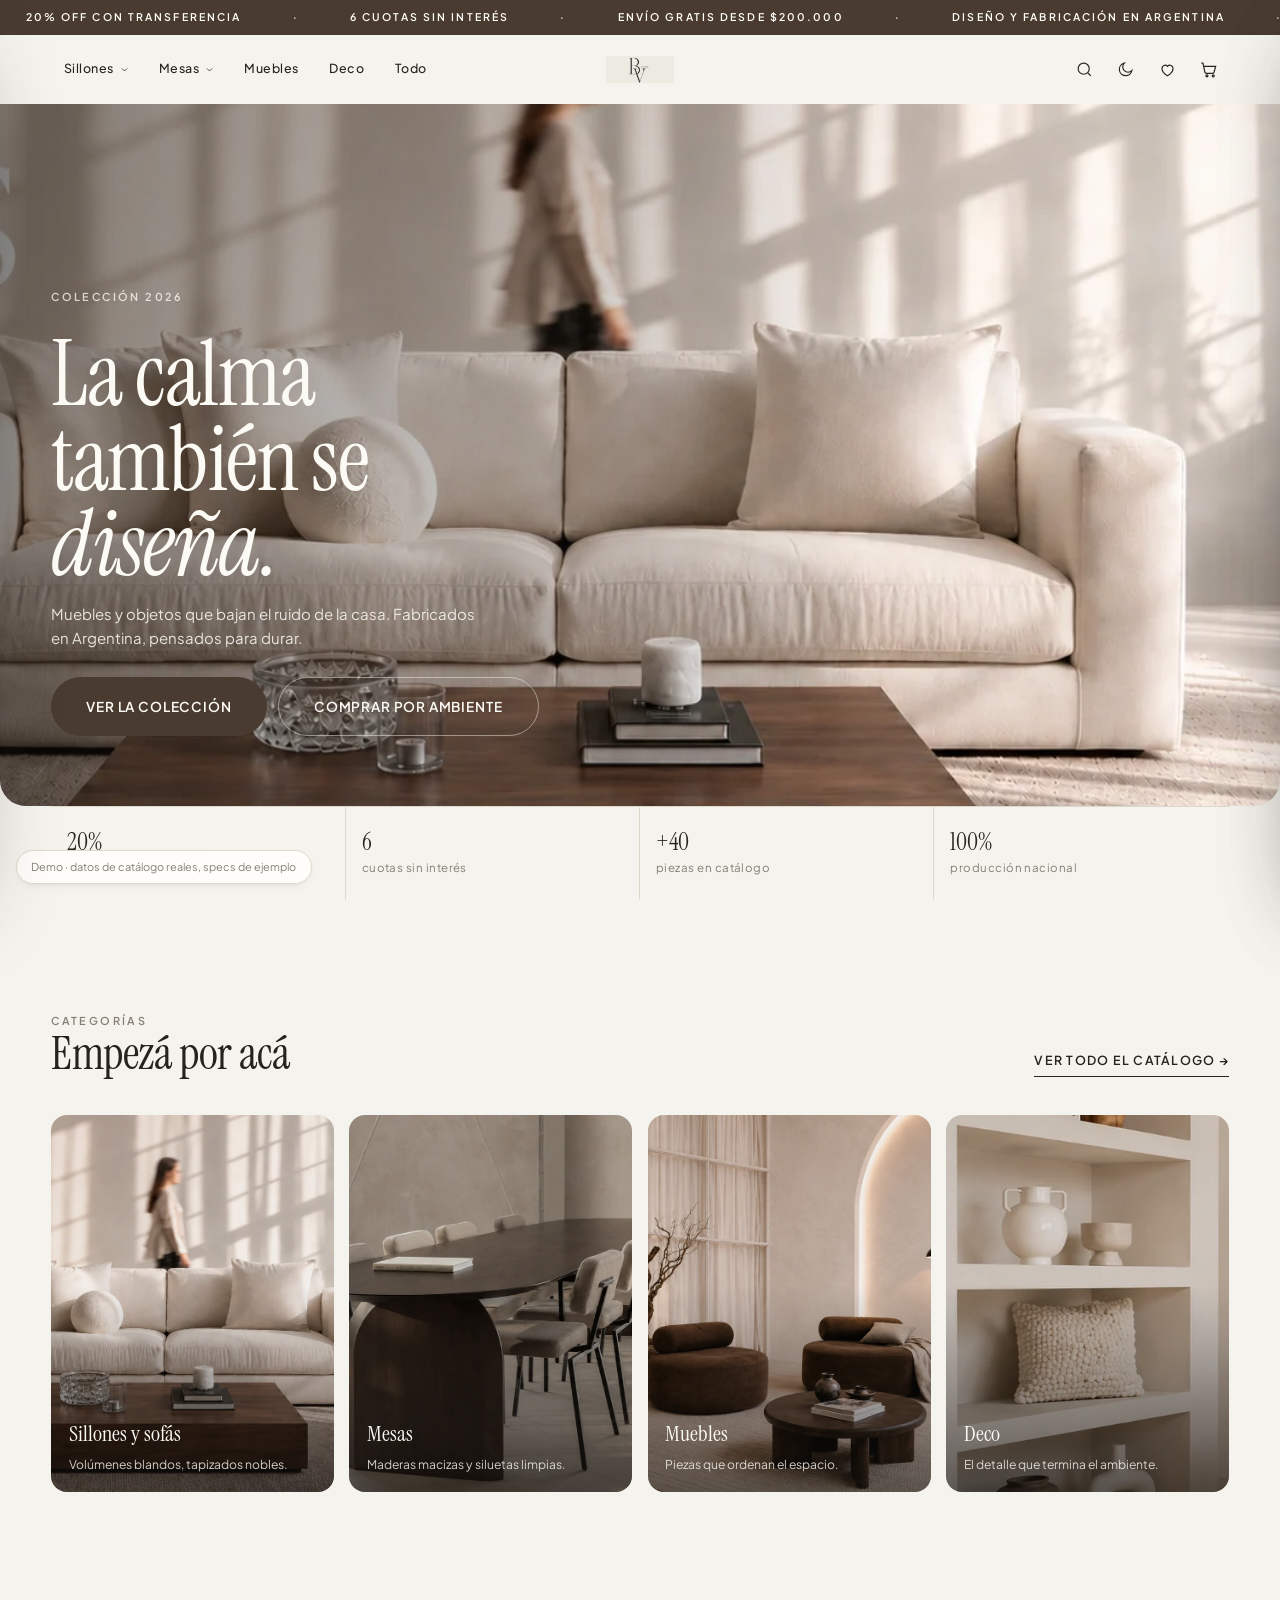
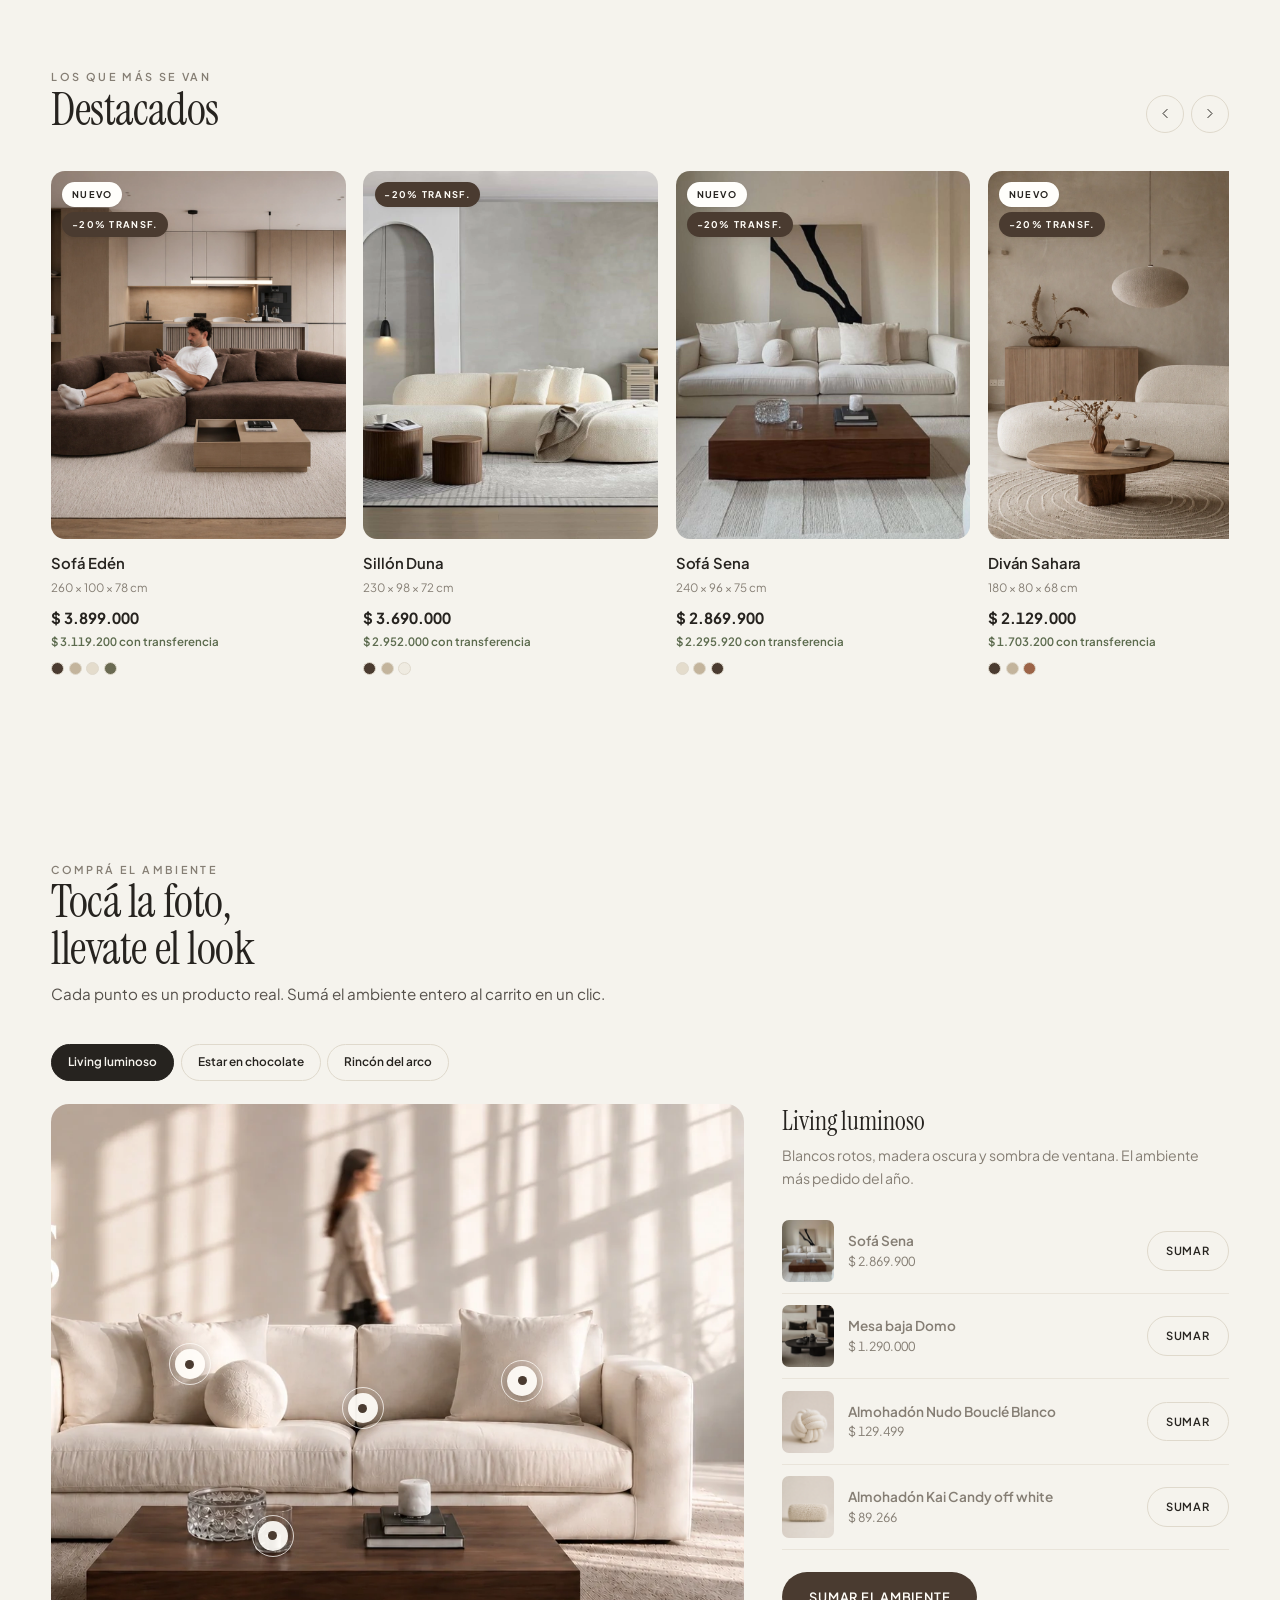
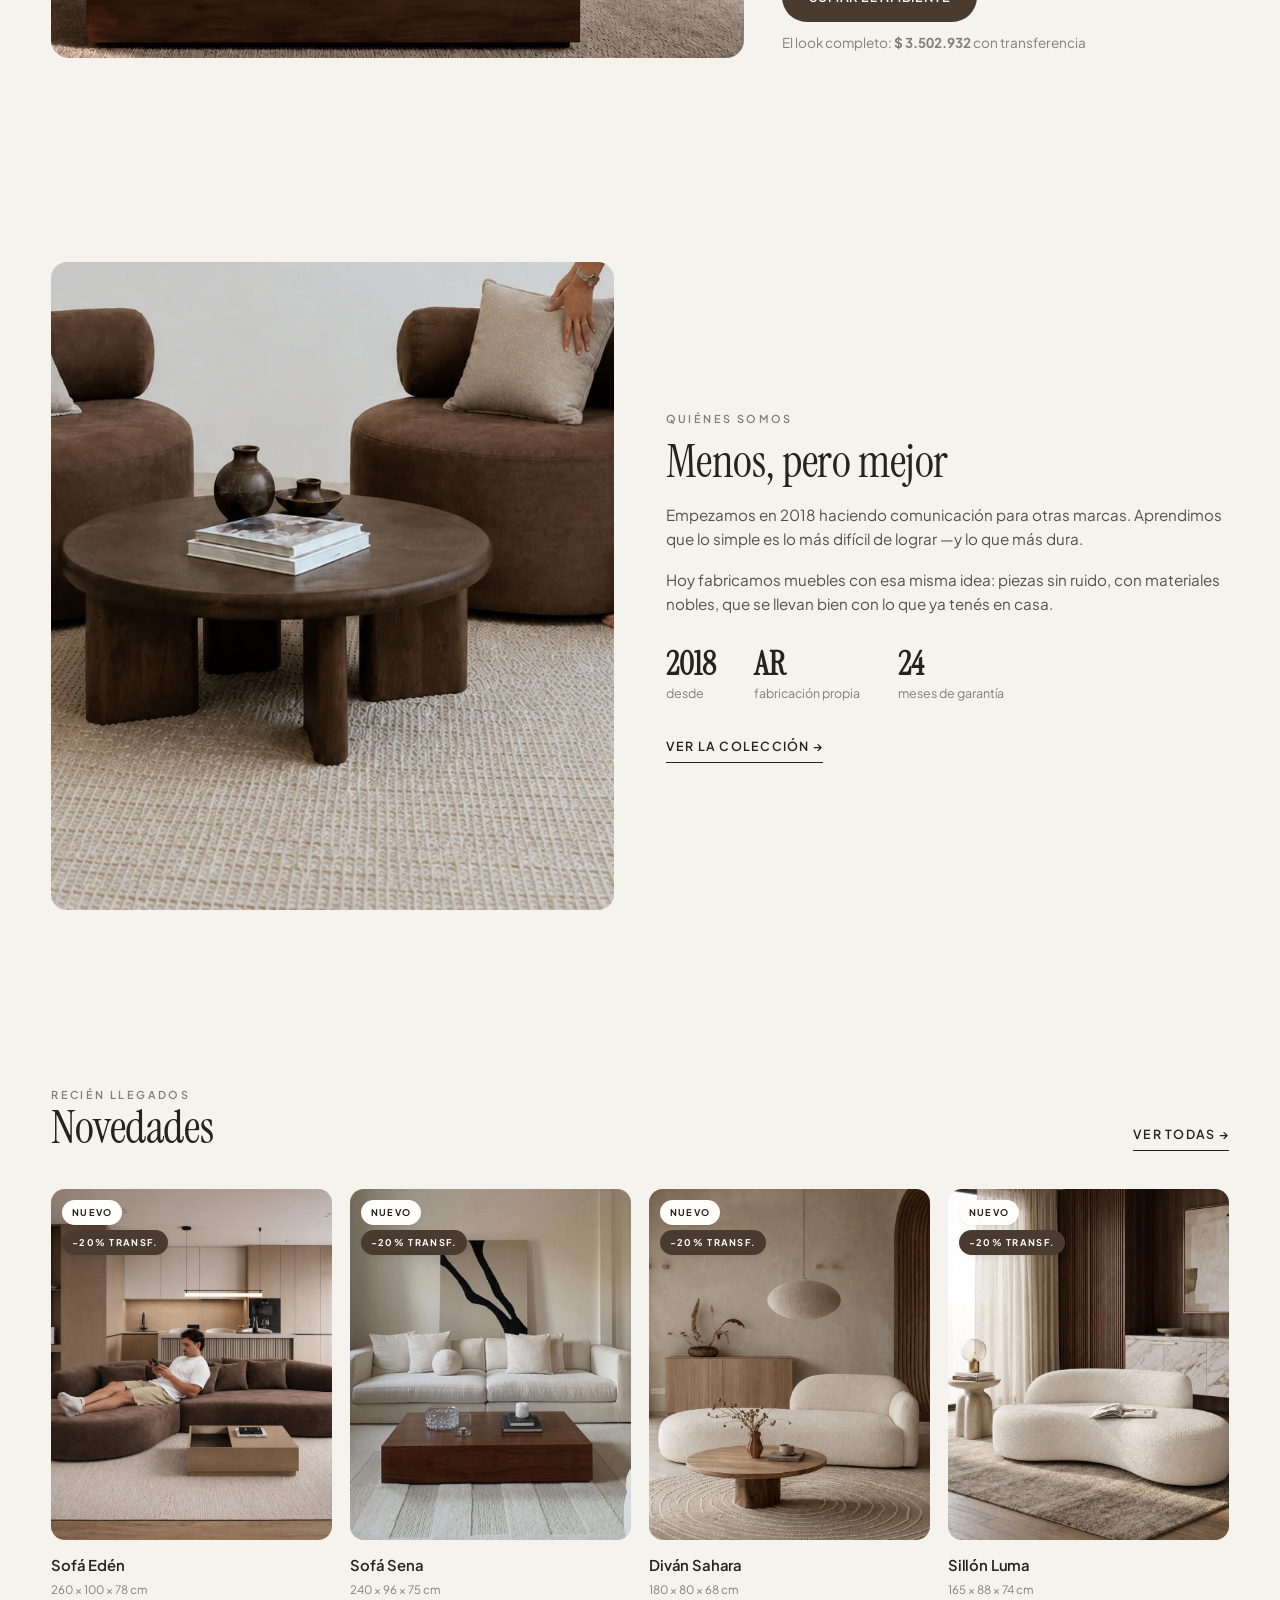
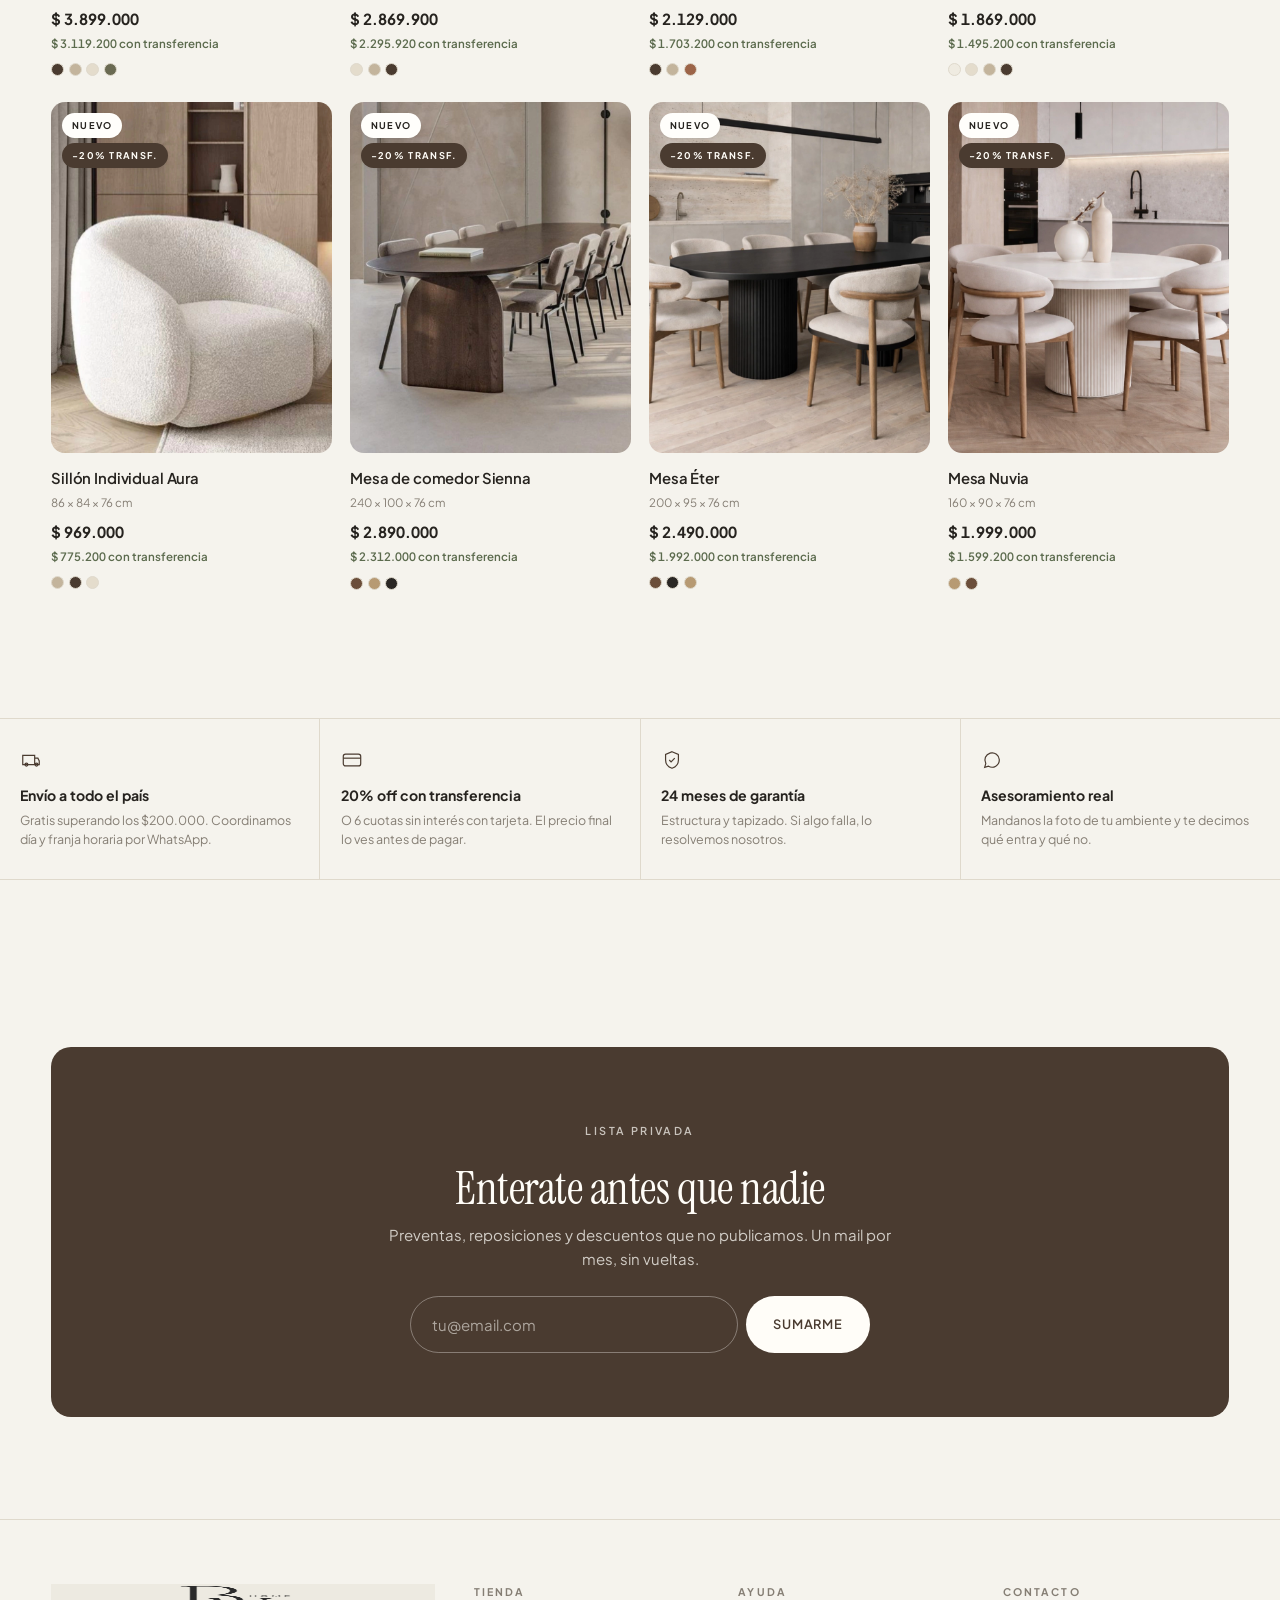
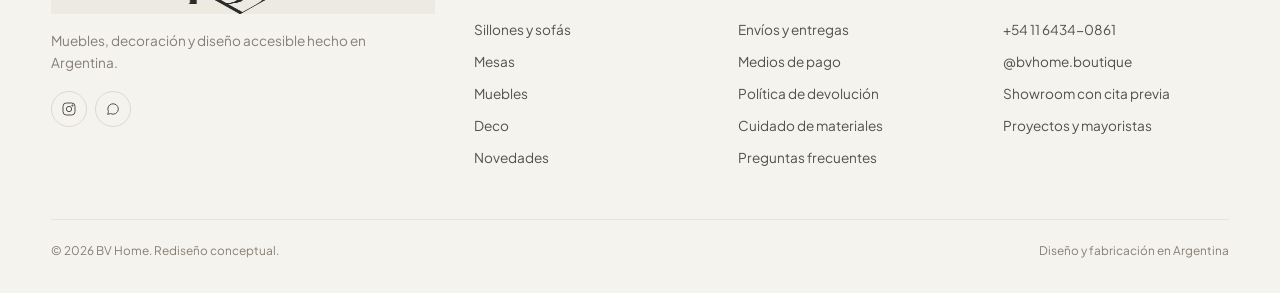
==== index.html @ 7d48e887 "BV Home reversionado: rediseno completo del frontend Replica mejorada de bvhome.com.ar con las 40 pi" ====
<!doctype html>
<html lang="es-AR" data-theme="light">
<head>
<meta charset="utf-8">
<meta name="viewport" content="width=device-width, initial-scale=1">
<title>BV Home — Muebles y decoración de diseño</title>
<meta name="description" content="Muebles, decoración y diseño accesible hecho en Argentina. Sillones, mesas y deco con envío a todo el país, 20% off con transferencia y 6 cuotas sin interés.">
<meta name="theme-color" content="#F5F3ED">
<link rel="icon" href="assets/img/logo.webp">
<link rel="preconnect" href="https://fonts.googleapis.com">
<link rel="preconnect" href="https://fonts.gstatic.com" crossorigin>
<link href="https://fonts.googleapis.com/css2?family=Instrument+Serif:ital@0;1&family=Plus+Jakarta+Sans:wght@400;500;600;700&display=swap" rel="stylesheet">
<link rel="stylesheet" href="assets/css/style.css">
<script>try{var t=JSON.parse(localStorage.getItem('bv_theme'));document.documentElement.dataset.theme=t||(matchMedia('(prefers-color-scheme: dark)').matches?'dark':'light')}catch(e){}</script>
</head>
<body>

<!-- ===== Marquee ===== -->
<div class="marquee" aria-hidden="true">
  <div class="marquee__track">
    <span>20% OFF con transferencia</span><span>·</span>
    <span>6 cuotas sin interés</span><span>·</span>
    <span>Envío gratis desde $200.000</span><span>·</span>
    <span>Diseño y fabricación en Argentina</span><span>·</span>
    <span>20% OFF con transferencia</span><span>·</span>
    <span>6 cuotas sin interés</span><span>·</span>
    <span>Envío gratis desde $200.000</span><span>·</span>
    <span>Diseño y fabricación en Argentina</span><span>·</span>
  </div>
</div>

<!-- ===== Header ===== -->
<header class="header">
  <div class="wrap header__bar">
    <div style="display:flex;align-items:center">
      <button class="icon-btn" id="menuBtn" aria-label="Abrir menú">
        <svg viewBox="0 0 24 24"><path d="M3 6h18M3 12h18M3 18h18"/></svg></button>
      <nav class="nav" aria-label="Principal">
        <div class="nav__item">
          <a class="nav__link" href="tienda.html?cat=sillones">Sillones
            <svg class="nav__caret" viewBox="0 0 24 24"><path d="M5 9l7 7 7-7"/></svg></a>
          <div class="mega">
            <div>
              <h4>Por tipo</h4>
              <a class="mega__l" href="tienda.html?cat=sillones&q=sofa">Sofás</a>
              <a class="mega__l" href="tienda.html?cat=sillones&q=individual">Individuales</a>
              <a class="mega__l" href="tienda.html?cat=sillones&q=puff">Puffs</a>
              <a class="mega__l" href="tienda.html?cat=sillones&q=divan">Divanes</a>
              <a class="mega__l" href="tienda.html?cat=sillones&q=modular">Modulares</a>
            </div>
            <div>
              <h4>Por material</h4>
              <a class="mega__l" href="tienda.html?cat=sillones&q=boucle">Bouclé</a>
              <a class="mega__l" href="tienda.html?cat=sillones&q=pana">Pana</a>
              <a class="mega__l" href="tienda.html?cat=sillones&q=lino">Lino</a>
              <a class="mega__l" href="tienda.html?cat=sillones&q=chenille">Chenille</a>
            </div>
            <a class="mega__promo" href="tienda.html?cat=sillones&sort=nuevo">
              <img src="assets/img/editorial/boucle-luz.webp" alt="Sillón bouclé" loading="lazy">
              <span>Nuevos</span>
            </a>
          </div>
        </div>
        <div class="nav__item">
          <a class="nav__link" href="tienda.html?cat=mesas">Mesas
            <svg class="nav__caret" viewBox="0 0 24 24"><path d="M5 9l7 7 7-7"/></svg></a>
          <div class="mega">
            <div>
              <h4>Por uso</h4>
              <a class="mega__l" href="tienda.html?cat=mesas&q=comedor">De comedor</a>
              <a class="mega__l" href="tienda.html?cat=mesas&q=auxiliar">Auxiliares</a>
              <a class="mega__l" href="tienda.html?cat=mesas&q=baja">Bajas / living</a>
              <a class="mega__l" href="tienda.html?cat=mesas&q=redonda">Redondas</a>
            </div>
            <div>
              <h4>Por comensales</h4>
              <a class="mega__l" href="tienda.html?cat=mesas&q=6 personas">6 personas</a>
              <a class="mega__l" href="tienda.html?cat=mesas&q=8 personas">8 personas</a>
              <a class="mega__l" href="tienda.html?cat=mesas&q=roble">Roble macizo</a>
            </div>
            <a class="mega__promo" href="tienda.html?cat=mesas">
              <img src="assets/img/editorial/mesas-comedor.webp" alt="Mesas de comedor" loading="lazy">
              <span>Comedor</span>
            </a>
          </div>
        </div>
        <div class="nav__item"><a class="nav__link" href="tienda.html?cat=muebles">Muebles</a></div>
        <div class="nav__item"><a class="nav__link" href="tienda.html?cat=deco">Deco</a></div>
        <div class="nav__item"><a class="nav__link" href="tienda.html">Todo</a></div>
      </nav>
    </div>

    <a class="header__logo" href="index.html" aria-label="BV Home — inicio">
      <img src="assets/img/logo.webp" alt="BV Home" width="480" height="192">
    </a>

    <div class="header__actions">
      <button class="icon-btn" id="searchBtn" aria-label="Buscar (Ctrl+K)">
        <svg viewBox="0 0 24 24"><circle cx="11" cy="11" r="7"/><path d="M20 20l-3.6-3.6"/></svg></button>
      <button class="icon-btn" id="themeBtn" aria-label="Cambiar tema"></button>
      <button class="icon-btn" id="favBtn" aria-label="Favoritos">
        <svg viewBox="0 0 24 24"><path d="M12 20s-7-4.6-7-9.3A4 4 0 0 1 12 8a4 4 0 0 1 7 2.7C19 15.4 12 20 12 20z"/></svg>
        <span class="badge-count" data-fav-count>0</span></button>
      <button class="icon-btn" id="cartBtn" aria-label="Carrito">
        <svg viewBox="0 0 24 24"><path d="M3 4h2l2.4 11.2a2 2 0 0 0 2 1.6h7.7a2 2 0 0 0 2-1.5L21 8H6"/><circle cx="10" cy="20" r="1.3"/><circle cx="18" cy="20" r="1.3"/></svg>
        <span class="badge-count" data-cart-count>0</span></button>
    </div>
  </div>
</header>

<main>

<!-- ===== Hero ===== -->
<section class="hero">
  <div class="hero__media">
    <img src="assets/img/editorial/sofa-sol.webp" alt="Living con sofá crudo y mesa baja de madera" fetchpriority="high" width="1029" height="887">
    <div class="hero__copy">
      <p class="eyebrow">Colección 2026</p>
      <h1 class="display">La calma<br>también se<br><em>diseña.</em></h1>
      <p>Muebles y objetos que bajan el ruido de la casa. Fabricados en Argentina, pensados para durar.</p>
      <div class="hero__cta">
        <a class="btn btn-lg" href="tienda.html">Ver la colección</a>
        <a class="btn btn-ghost btn-lg" href="#ambientes">Comprar por ambiente</a>
      </div>
    </div>
  </div>
  <div class="wrap">
    <div class="hero__stats">
      <div><strong>20%</strong><span>off con transferencia</span></div>
      <div><strong>6</strong><span>cuotas sin interés</span></div>
      <div><strong>+40</strong><span>piezas en catálogo</span></div>
      <div><strong>100%</strong><span>producción nacional</span></div>
    </div>
  </div>
</section>

<!-- ===== Categorías ===== -->
<section class="section wrap">
  <div class="sec-head">
    <div class="reveal">
      <p class="eyebrow">Categorías</p>
      <h2 class="h2">Empezá por acá</h2>
    </div>
    <a class="link-u reveal" href="tienda.html">Ver todo el catálogo →</a>
  </div>
  <div class="cats" id="cats"></div>
</section>

<!-- ===== Destacados ===== -->
<section class="section-tight wrap">
  <div class="sec-head">
    <div class="reveal">
      <p class="eyebrow">Los que más se van</p>
      <h2 class="h2">Destacados</h2>
    </div>
    <div class="rail-nav reveal">
      <button data-rail="#railDest" data-dir="-1" aria-label="Anterior">
        <svg viewBox="0 0 24 24"><path d="M15 5l-7 7 7 7"/></svg></button>
      <button data-rail="#railDest" data-dir="1" aria-label="Siguiente">
        <svg viewBox="0 0 24 24"><path d="M9 5l7 7-7 7"/></svg></button>
    </div>
  </div>
  <div class="rail" id="railDest"></div>
</section>

<!-- ===== Ambiente shoppable ===== -->
<section class="section wrap" id="ambientes">
  <div class="sec-head">
    <div class="reveal">
      <p class="eyebrow">Comprá el ambiente</p>
      <h2 class="h2">Tocá la foto,<br>llevate el look</h2>
      <p class="lede">Cada punto es un producto real. Sumá el ambiente entero al carrito en un clic.</p>
    </div>
  </div>

  <div class="look__tabs reveal" id="lookTabs"></div>

  <div class="shop-look">
    <div class="look__stage reveal" id="lookStage"></div>
    <div class="reveal reveal-d2">
      <h3 class="h3" id="lookTitle"></h3>
      <p class="muted" id="lookCopy" style="margin:.5rem 0 1.2rem;font-size:.88rem"></p>
      <ul class="look__list" id="lookList"></ul>
      <div style="display:flex;gap:.6rem;align-items:center;flex-wrap:wrap;margin-top:1.4rem">
        <button class="btn" id="lookAdd">Sumar el ambiente</button>
        <span class="muted tnum" id="lookTotal" style="font-size:.85rem"></span>
      </div>
    </div>
  </div>
</section>

<!-- ===== Editorial ===== -->
<section class="section wrap">
  <div class="split">
    <div class="reveal">
      <img src="assets/img/editorial/estar-marron.webp" alt="Sillones curvos en chocolate con mesa baja" loading="lazy">
    </div>
    <div class="reveal reveal-d2">
      <p class="eyebrow">Quiénes somos</p>
      <h2 class="h2" style="margin:.7rem 0 1.1rem">Menos, pero mejor</h2>
      <p class="lede">Empezamos en 2018 haciendo comunicación para otras marcas. Aprendimos que lo simple es lo más difícil de lograr —y lo que más dura.</p>
      <p class="lede" style="margin-top:1rem">Hoy fabricamos muebles con esa misma idea: piezas sin ruido, con materiales nobles, que se llevan bien con lo que ya tenés en casa.</p>
      <div style="display:flex;gap:2.4rem;margin:2rem 0 1.8rem;flex-wrap:wrap">
        <div><strong style="font-family:var(--serif);font-size:2rem;display:block;line-height:1">2018</strong><span class="muted" style="font-size:.78rem">desde</span></div>
        <div><strong style="font-family:var(--serif);font-size:2rem;display:block;line-height:1">AR</strong><span class="muted" style="font-size:.78rem">fabricación propia</span></div>
        <div><strong style="font-family:var(--serif);font-size:2rem;display:block;line-height:1">24</strong><span class="muted" style="font-size:.78rem">meses de garantía</span></div>
      </div>
      <a class="link-u" href="tienda.html">Ver la colección →</a>
    </div>
  </div>
</section>

<!-- ===== Novedades ===== -->
<section class="section-tight wrap">
  <div class="sec-head">
    <div class="reveal">
      <p class="eyebrow">Recién llegados</p>
      <h2 class="h2">Novedades</h2>
    </div>
    <a class="link-u reveal" href="tienda.html?sort=nuevo">Ver todas →</a>
  </div>
  <div class="grid-p" id="gridNuevo"></div>
</section>

<!-- ===== Valores ===== -->
<section class="section-tight">
  <div class="values">
    <div class="reveal">
      <svg viewBox="0 0 24 24"><path d="M3 7h13v10H3zM16 10h3.5l1.5 3v4h-5z"/><circle cx="7" cy="17" r="1.6"/><circle cx="18" cy="17" r="1.6"/></svg>
      <h4>Envío a todo el país</h4>
      <p>Gratis superando los $200.000. Coordinamos día y franja horaria por WhatsApp.</p>
    </div>
    <div class="reveal reveal-d1">
      <svg viewBox="0 0 24 24"><rect x="2.5" y="5.5" width="19" height="13" rx="2.5"/><path d="M2.5 10h19"/></svg>
      <h4>20% off con transferencia</h4>
      <p>O 6 cuotas sin interés con tarjeta. El precio final lo ves antes de pagar.</p>
    </div>
    <div class="reveal reveal-d2">
      <svg viewBox="0 0 24 24"><path d="M12 3l7 3v6c0 4.2-2.9 7.6-7 9-4.1-1.4-7-4.8-7-9V6z"/><path d="M9 12l2 2 4-4"/></svg>
      <h4>24 meses de garantía</h4>
      <p>Estructura y tapizado. Si algo falla, lo resolvemos nosotros.</p>
    </div>
    <div class="reveal reveal-d3">
      <svg viewBox="0 0 24 24"><path d="M20 11.8A7.9 7.9 0 0 1 8.2 18.8L4 20l1.2-4.1A7.9 7.9 0 1 1 20 11.8z"/></svg>
      <h4>Asesoramiento real</h4>
      <p>Mandanos la foto de tu ambiente y te decimos qué entra y qué no.</p>
    </div>
  </div>
</section>

<!-- ===== Visto recientemente ===== -->
<section class="section-tight wrap hide" id="seenSec">
  <div class="sec-head">
    <div><p class="eyebrow">Seguí donde dejaste</p><h2 class="h2">Visto recientemente</h2></div>
  </div>
  <div class="rail" id="railSeen"></div>
</section>

<!-- ===== Newsletter ===== -->
<section class="section wrap">
  <div class="news reveal">
    <p class="eyebrow" style="color:inherit;opacity:.7">Lista privada</p>
    <h2 class="h2" style="margin:.6rem 0">Enterate antes que nadie</h2>
    <p>Preventas, reposiciones y descuentos que no publicamos. Un mail por mes, sin vueltas.</p>
    <form id="newsForm">
      <input type="email" placeholder="tu@email.com" required aria-label="Tu email">
      <button class="btn" type="submit">Sumarme</button>
    </form>
  </div>
</section>

</main>

<!-- ===== Footer ===== -->
<footer class="footer">
  <div class="wrap">
    <div class="footer__grid">
      <div>
        <div class="footer__logo"><img src="assets/img/logo.webp" alt="BV Home" width="480" height="192"></div>
        <p class="muted" style="font-size:.85rem;max-width:32ch">Muebles, decoración y diseño accesible hecho en Argentina.</p>
        <div class="socials">
          <a href="https://instagram.com/bvhome.boutique" target="_blank" rel="noopener" aria-label="Instagram">
            <svg viewBox="0 0 24 24"><rect x="3" y="3" width="18" height="18" rx="5"/><circle cx="12" cy="12" r="4"/><circle cx="17.2" cy="6.8" r="1"/></svg></a>
          <a href="https://wa.me/541164340861" target="_blank" rel="noopener" aria-label="WhatsApp">
            <svg viewBox="0 0 24 24"><path d="M20 11.8A7.9 7.9 0 0 1 8.2 18.8L4 20l1.2-4.1A7.9 7.9 0 1 1 20 11.8z"/></svg></a>
        </div>
      </div>
      <div>
        <h4>Tienda</h4>
        <ul>
          <li><a href="tienda.html?cat=sillones">Sillones y sofás</a></li>
          <li><a href="tienda.html?cat=mesas">Mesas</a></li>
          <li><a href="tienda.html?cat=muebles">Muebles</a></li>
          <li><a href="tienda.html?cat=deco">Deco</a></li>
          <li><a href="tienda.html?sort=nuevo">Novedades</a></li>
        </ul>
      </div>
      <div>
        <h4>Ayuda</h4>
        <ul>
          <li><a href="#">Envíos y entregas</a></li>
          <li><a href="#">Medios de pago</a></li>
          <li><a href="#">Política de devolución</a></li>
          <li><a href="#">Cuidado de materiales</a></li>
          <li><a href="#">Preguntas frecuentes</a></li>
        </ul>
      </div>
      <div>
        <h4>Contacto</h4>
        <ul>
          <li><a href="https://wa.me/541164340861" target="_blank" rel="noopener">+54 11 6434-0861</a></li>
          <li><a href="https://instagram.com/bvhome.boutique" target="_blank" rel="noopener">@bvhome.boutique</a></li>
          <li><a href="#">Showroom con cita previa</a></li>
          <li><a href="#">Proyectos y mayoristas</a></li>
        </ul>
      </div>
    </div>
    <div class="footer__bottom">
      <span>© 2026 BV Home. Rediseño conceptual.</span>
      <span>Diseño y fabricación en Argentina</span>
    </div>
  </div>
</footer>

<div class="demo-tag">Demo · datos de catálogo reales, specs de ejemplo</div>

<script src="assets/js/data.js"></script>
<script src="assets/js/app.js"></script>
<script src="assets/js/home.js"></script>
</body>
</html>
---- assets/css/style.css ----
/* =============================================================
   BV HOME — Sistema de diseño
   ============================================================= */

/* ---------- 1. Tokens ---------- */
:root {
  --bg:        #F5F3ED;
  --bg-alt:    #EDEAE1;
  --surface:   #FFFEFB;
  --ink:       #26231F;
  --ink-soft:  #55504A;
  --muted:     #857E74;
  --line:      #DFD9CC;
  --line-soft: #E9E4DA;
  --accent:    #4A3B30;
  --accent-ink:#FFFDF8;
  --sale:      #8A5A3B;
  --ok:        #5C6B4E;

  --serif: 'Instrument Serif', Georgia, 'Times New Roman', serif;
  --sans:  'Plus Jakarta Sans', ui-sans-serif, system-ui, -apple-system, 'Segoe UI', sans-serif;

  --shadow-sm: 0 1px 2px rgba(38,35,31,.05), 0 4px 14px -6px rgba(38,35,31,.10);
  --shadow-md: 0 2px 6px rgba(38,35,31,.07), 0 18px 40px -18px rgba(38,35,31,.22);
  --shadow-lg: 0 30px 80px -30px rgba(38,35,31,.38);

  --ease: cubic-bezier(.16, 1, .3, 1);
  --dur: .55s;

  --pad: clamp(1.15rem, 4vw, 4rem);
  --maxw: 1560px;
  --header-h: 68px;
}

:root[data-theme="dark"] {
  --bg:        #131210;
  --bg-alt:    #1A1815;
  --surface:   #1D1B17;
  --ink:       #EDE9E0;
  --ink-soft:  #C4BDB2;
  --muted:     #948C82;
  --line:      #302B25;
  --line-soft: #262220;
  --accent:    #D9BD9C;
  --accent-ink:#1A1613;
  --sale:      #D2A177;
  --ok:        #9BB07F;
  --shadow-sm: 0 1px 2px rgba(0,0,0,.4);
  --shadow-md: 0 2px 6px rgba(0,0,0,.45), 0 18px 40px -18px rgba(0,0,0,.7);
  --shadow-lg: 0 30px 80px -30px rgba(0,0,0,.85);
}

/* ---------- 2. Reset ---------- */
*, *::before, *::after { box-sizing: border-box; }
* { margin: 0; }
html { -webkit-text-size-adjust: 100%; scroll-behavior: smooth; }
@media (prefers-reduced-motion: reduce) {
  html { scroll-behavior: auto; }
  *, *::before, *::after { animation-duration: .01ms !important; transition-duration: .01ms !important; }
}
body {
  font-family: var(--sans);
  background: var(--bg);
  color: var(--ink);
  font-size: 15px;
  line-height: 1.6;
  -webkit-font-smoothing: antialiased;
  overflow-x: hidden;
  transition: background .4s var(--ease), color .4s var(--ease);
}
body.is-locked { overflow: hidden; }
img, svg, video { display: block; max-width: 100%; }
img { height: auto; background: var(--bg-alt); }
button, input, select, textarea { font: inherit; color: inherit; }
button { background: none; border: 0; cursor: pointer; }
a { color: inherit; text-decoration: none; }
ul, ol { list-style: none; padding: 0; }
:focus-visible { outline: 2px solid var(--accent); outline-offset: 3px; border-radius: 2px; }

/* ---------- 3. Tipografía ---------- */
.display {
  font-family: var(--serif);
  font-weight: 400;
  line-height: .95;
  letter-spacing: -.015em;
  font-size: clamp(2.6rem, 7vw, 6.4rem);
}
.h2 {
  font-family: var(--serif);
  font-weight: 400;
  font-size: clamp(1.9rem, 3.6vw, 3.3rem);
  line-height: 1.02;
  letter-spacing: -.01em;
}
.h3 { font-family: var(--serif); font-weight: 400; font-size: clamp(1.3rem, 2vw, 1.85rem); line-height: 1.12; }
.eyebrow {
  font-size: .68rem; letter-spacing: .22em; text-transform: uppercase;
  font-weight: 600; color: var(--muted);
}
.lede { font-size: clamp(.95rem, 1.15vw, 1.1rem); color: var(--ink-soft); max-width: 52ch; }
.muted { color: var(--muted); }
.tnum { font-variant-numeric: tabular-nums; }

/* ---------- 4. Layout ---------- */
.wrap { max-width: var(--maxw); margin-inline: auto; padding-inline: var(--pad); }
.section { padding-block: clamp(3.5rem, 8vw, 7.5rem); }
.section-tight { padding-block: clamp(2.5rem, 5vw, 4.5rem); }
.sec-head { display: flex; align-items: flex-end; justify-content: space-between; gap: 2rem; flex-wrap: wrap; margin-bottom: clamp(1.6rem, 3vw, 2.8rem); }
.sec-head p { margin-top: .6rem; }
.rule { height: 1px; background: var(--line); border: 0; }

/* ---------- 5. Botones ---------- */
.btn {
  --btn-bg: var(--accent); --btn-fg: var(--accent-ink);
  display: inline-flex; align-items: center; justify-content: center; gap: .55rem;
  background: var(--btn-bg); color: var(--btn-fg);
  padding: .92rem 1.7rem; border-radius: 999px;
  font-size: .8rem; font-weight: 600; letter-spacing: .06em; text-transform: uppercase;
  transition: transform .35s var(--ease), box-shadow .35s var(--ease), opacity .2s;
  white-space: nowrap;
}
.btn:hover { transform: translateY(-2px); box-shadow: var(--shadow-md); }
.btn:active { transform: translateY(0); }
.btn[disabled] { opacity: .4; pointer-events: none; }
.btn-ghost { --btn-bg: transparent; --btn-fg: var(--ink); border: 1px solid var(--line); }
.btn-ghost:hover { border-color: var(--ink); }
.btn-lg { padding: 1.1rem 2.2rem; font-size: .85rem; }
.btn-sm { padding: .62rem 1.15rem; font-size: .7rem; }
.btn-block { width: 100%; }

.link-u {
  display: inline-flex; align-items: center; gap: .45rem;
  font-size: .78rem; font-weight: 600; letter-spacing: .1em; text-transform: uppercase;
  padding-bottom: .3rem; border-bottom: 1px solid var(--ink);
  transition: gap .3s var(--ease), opacity .2s;
}
.link-u:hover { gap: .8rem; }
.icon-btn {
  width: 40px; height: 40px; display: grid; place-items: center;
  border-radius: 999px; position: relative;
  transition: background .25s var(--ease), transform .25s var(--ease);
}
.icon-btn:hover { background: color-mix(in oklab, var(--ink) 8%, transparent); }
.icon-btn svg { width: 19px; height: 19px; stroke: currentColor; fill: none; stroke-width: 1.5; }
.badge-count {
  position: absolute; top: 3px; right: 2px; min-width: 17px; height: 17px; padding: 0 4px;
  background: var(--accent); color: var(--accent-ink);
  font-size: .6rem; font-weight: 700; border-radius: 999px;
  display: grid; place-items: center; line-height: 1;
  transform: scale(0); transition: transform .4s var(--ease);
}
.badge-count.on { transform: scale(1); }

/* ---------- 6. Marquee ---------- */
.marquee {
  background: var(--accent); color: var(--accent-ink);
  overflow: hidden; padding: .58rem 0; position: relative; z-index: 60;
}
.marquee__track { display: flex; width: max-content; animation: slide 46s linear infinite; }
.marquee:hover .marquee__track { animation-play-state: paused; }
.marquee span {
  padding-inline: 1.6rem; font-size: .66rem; letter-spacing: .2em;
  text-transform: uppercase; font-weight: 600; white-space: nowrap;
}
@keyframes slide { to { transform: translateX(-50%); } }

/* ---------- 7. Header ---------- */
.header {
  position: sticky; top: 0; z-index: 50;
  background: color-mix(in oklab, var(--bg) 82%, transparent);
  backdrop-filter: blur(16px) saturate(1.4);
  -webkit-backdrop-filter: blur(16px) saturate(1.4);
  border-bottom: 1px solid transparent;
  transition: border-color .4s var(--ease), background .4s var(--ease);
}
.header.stuck { border-bottom-color: var(--line); }
.header__bar {
  height: var(--header-h);
  display: grid; grid-template-columns: 1fr auto 1fr; align-items: center; gap: 1rem;
}
.header__logo { justify-self: center; display: flex; align-items: center; }
.header__logo img { height: 27px; width: auto; }
:root[data-theme="dark"] .header__logo img { filter: invert(1) brightness(1.9) contrast(.85); }
.header__actions { justify-self: end; display: flex; align-items: center; gap: .1rem; }

.nav { display: flex; align-items: center; gap: .3rem; }
.nav__item { position: relative; }
.nav__link {
  display: inline-flex; align-items: center; gap: .35rem;
  padding: .55rem .8rem; border-radius: 999px;
  font-size: .78rem; font-weight: 500; letter-spacing: .04em;
  transition: background .25s var(--ease), color .25s;
}
.nav__link:hover, .nav__item.open .nav__link { background: color-mix(in oklab, var(--ink) 7%, transparent); }
.nav__link[aria-current="page"] { font-weight: 700; }
.nav__caret { width: 9px; height: 9px; stroke: currentColor; fill: none; stroke-width: 2; transition: transform .35s var(--ease); }
.nav__item.open .nav__caret { transform: rotate(180deg); }

/* Mega menu */
.mega {
  position: absolute; top: calc(100% + .55rem); left: 0;
  width: min(660px, 78vw);
  background: var(--surface); border: 1px solid var(--line);
  border-radius: 18px; box-shadow: var(--shadow-md);
  padding: 1.5rem; display: grid; grid-template-columns: 1fr 1fr 190px; gap: 1.5rem;
  opacity: 0; visibility: hidden; transform: translateY(-8px);
  transition: opacity .3s var(--ease), transform .35s var(--ease), visibility .3s;
}
.nav__item.open .mega { opacity: 1; visibility: visible; transform: translateY(0); }
.mega h4 { font-size: .64rem; letter-spacing: .2em; text-transform: uppercase; color: var(--muted); margin-bottom: .8rem; font-weight: 700; }
.mega a.mega__l { display: block; padding: .3rem 0; font-size: .87rem; color: var(--ink-soft); transition: color .2s, transform .3s var(--ease); }
.mega a.mega__l:hover { color: var(--ink); transform: translateX(4px); }
.mega__promo { border-radius: 12px; overflow: hidden; position: relative; min-height: 190px; }
.mega__promo img { width: 100%; height: 100%; object-fit: cover; position: absolute; inset: 0; }
.mega__promo span {
  position: absolute; left: .85rem; bottom: .85rem; z-index: 1;
  background: var(--surface); color: var(--ink); padding: .35rem .8rem; border-radius: 999px;
  font-size: .66rem; letter-spacing: .12em; text-transform: uppercase; font-weight: 700;
}

/* ---------- 8. Hero ---------- */
.hero { position: relative; }
.hero__media {
  position: relative; overflow: hidden;
  height: clamp(460px, 78vh, 780px);
  border-radius: 0 0 26px 26px;
}
.hero__media img {
  width: 100%; height: 100%; object-fit: cover;
  transform: scale(1.06); animation: heroIn 1.8s var(--ease) forwards;
}
@keyframes heroIn { to { transform: scale(1); } }
.hero__media::after {
  content: ''; position: absolute; inset: 0;
  background: linear-gradient(100deg, rgba(20,17,14,.52) 0%, rgba(20,17,14,.24) 40%, rgba(20,17,14,0) 68%);
}
.hero__copy {
  position: absolute; z-index: 2; left: var(--pad); bottom: clamp(2.2rem, 6vw, 4.4rem);
  max-width: min(620px, 82vw); color: #FCFAF5;
}
.hero__copy .eyebrow { color: rgba(252,250,245,.78); }
.hero__copy .display { color: #FCFAF5; margin: .7rem 0 .9rem; }
.hero__copy p { color: rgba(252,250,245,.86); max-width: 40ch; margin-bottom: 1.7rem; }
.hero__cta { display: flex; gap: .7rem; flex-wrap: wrap; }
.hero .btn-ghost { --btn-fg: #FCFAF5; border-color: rgba(252,250,245,.45); }
.hero .btn-ghost:hover { border-color: #FCFAF5; background: rgba(252,250,245,.1); }

.hero__stats {
  display: grid; grid-template-columns: repeat(4, 1fr);
  border-top: 1px solid var(--line); margin-top: 0;
}
.hero__stats div { padding: 1.4rem 1rem; border-right: 1px solid var(--line); }
.hero__stats div:last-child { border-right: 0; }
.hero__stats strong { display: block; font-family: var(--serif); font-size: 1.5rem; font-weight: 400; line-height: 1; }
.hero__stats span { font-size: .72rem; color: var(--muted); letter-spacing: .04em; }

/* ---------- 9. Card de producto ---------- */
.card { position: relative; display: flex; flex-direction: column; }
.card__media {
  position: relative; overflow: hidden; border-radius: 14px;
  background: var(--bg-alt); aspect-ratio: 4/5;
}
.card__media img {
  width: 100%; height: 100%; object-fit: cover;
  transition: transform .9s var(--ease), opacity .4s;
}
.card:hover .card__media img { transform: scale(1.05); }
.card__flags { position: absolute; top: .7rem; left: .7rem; z-index: 2; display: flex; flex-direction: column; gap: .35rem; align-items: flex-start; }
.flag {
  font-size: .58rem; letter-spacing: .14em; text-transform: uppercase; font-weight: 700;
  padding: .3rem .6rem; border-radius: 999px; background: var(--surface); color: var(--ink);
  box-shadow: var(--shadow-sm);
}
.flag--sale { background: var(--accent); color: var(--accent-ink); }
.flag--out  { background: color-mix(in oklab, var(--ink) 78%, transparent); color: var(--bg); }

.card__fav {
  position: absolute; top: .55rem; right: .55rem; z-index: 3;
  width: 34px; height: 34px; border-radius: 999px; display: grid; place-items: center;
  background: color-mix(in oklab, var(--surface) 85%, transparent);
  backdrop-filter: blur(6px); box-shadow: var(--shadow-sm);
  opacity: 0; transform: scale(.85);
  transition: opacity .3s var(--ease), transform .3s var(--ease), color .2s;
}
.card:hover .card__fav, .card__fav.on { opacity: 1; transform: scale(1); }
.card__fav svg { width: 16px; height: 16px; stroke: currentColor; fill: none; stroke-width: 1.6; }
.card__fav.on { color: var(--sale); }
.card__fav.on svg { fill: currentColor; }

.card__quick {
  position: absolute; left: .55rem; right: .55rem; bottom: .55rem; z-index: 3;
  display: flex; gap: .4rem;
  opacity: 0; transform: translateY(10px);
  transition: opacity .35s var(--ease), transform .4s var(--ease);
}
.card:hover .card__quick, .card:focus-within .card__quick { opacity: 1; transform: translateY(0); }
.card__quick button {
  flex: 1; padding: .68rem .5rem; border-radius: 999px;
  background: color-mix(in oklab, var(--surface) 92%, transparent);
  backdrop-filter: blur(8px); color: var(--ink);
  font-size: .68rem; font-weight: 700; letter-spacing: .08em; text-transform: uppercase;
  box-shadow: var(--shadow-sm); transition: background .25s, color .25s;
}
.card__quick button:hover { background: var(--accent); color: var(--accent-ink); }
.card__quick .qv { flex: 0 0 42px; }

.card__body { padding-top: .85rem; display: flex; flex-direction: column; gap: .2rem; }
.card__name { font-size: .93rem; font-weight: 600; letter-spacing: -.01em; }
.card__meta { font-size: .72rem; color: var(--muted); }
.card__price { display: flex; align-items: baseline; gap: .5rem; flex-wrap: wrap; margin-top: .3rem; }
.card__price .now { font-size: .95rem; font-weight: 700; }
.card__price .was { font-size: .78rem; color: var(--muted); text-decoration: line-through; }
.card__transfer { font-size: .72rem; color: var(--ok); font-weight: 600; }
.card__swatches { display: flex; gap: .28rem; margin-top: .45rem; }
.sw { width: 13px; height: 13px; border-radius: 999px; border: 1px solid var(--line); }
.sw--more { font-size: .6rem; color: var(--muted); line-height: 13px; }

/* ---------- 10. Grillas y rieles ---------- */
.grid-p {
  display: grid; gap: clamp(1rem, 2vw, 1.8rem) clamp(.8rem, 1.4vw, 1.4rem);
  grid-template-columns: repeat(auto-fill, minmax(min(230px, 100%), 1fr));
}
.grid-p.dense { grid-template-columns: repeat(auto-fill, minmax(min(165px, 100%), 1fr)); }

.rail { display: flex; gap: clamp(.8rem, 1.4vw, 1.4rem); overflow-x: auto; scroll-snap-type: x mandatory; padding-bottom: .6rem; scrollbar-width: none; }
.rail::-webkit-scrollbar { display: none; }
.rail > * { flex: 0 0 clamp(200px, 23vw, 300px); scroll-snap-align: start; }
.rail-nav { display: flex; gap: .4rem; }
.rail-nav button { width: 38px; height: 38px; border: 1px solid var(--line); border-radius: 999px; display: grid; place-items: center; transition: background .25s, border-color .25s; }
.rail-nav button:hover { background: var(--ink); color: var(--bg); border-color: var(--ink); }
.rail-nav svg { width: 15px; height: 15px; stroke: currentColor; fill: none; stroke-width: 1.6; }

/* ---------- 11. Categorías ---------- */
.cats { display: grid; grid-template-columns: repeat(4, 1fr); gap: clamp(.6rem, 1.2vw, 1.1rem); }
.cat {
  position: relative; overflow: hidden; border-radius: 16px;
  aspect-ratio: 3/4; display: block;
}
.cat img { width: 100%; height: 100%; object-fit: cover; transition: transform 1.1s var(--ease); }
.cat:hover img { transform: scale(1.07); }
.cat::after { content: ''; position: absolute; inset: 0; background: linear-gradient(to top, rgba(20,17,14,.62), rgba(20,17,14,.05) 55%); }
.cat__t { position: absolute; z-index: 2; left: 1.1rem; right: 1.1rem; bottom: 1.1rem; color: #FCFAF5; }
.cat__t h3 { font-family: var(--serif); font-size: clamp(1.15rem, 1.7vw, 1.6rem); font-weight: 400; }
.cat__t p { font-size: .76rem; color: rgba(252,250,245,.8); margin-top: .18rem; }

/* ---------- 12. Ambiente shoppable ---------- */
.shop-look { display: grid; grid-template-columns: 1.55fr 1fr; gap: clamp(1.2rem, 3vw, 3rem); align-items: center; }
.look__stage { position: relative; border-radius: 18px; overflow: hidden; }
.look__stage img { width: 100%; aspect-ratio: 4/3.2; object-fit: cover; }
.hotspot {
  position: absolute; width: 30px; height: 30px; border-radius: 999px;
  transform: translate(-50%, -50%); display: grid; place-items: center;
  background: rgba(255,253,248,.92); box-shadow: 0 3px 14px rgba(20,17,14,.3);
  transition: transform .35s var(--ease), background .25s;
}
.hotspot::before {
  content: ''; position: absolute; inset: -6px; border-radius: 999px;
  border: 1.5px solid rgba(255,253,248,.75); animation: pulse 2.6s var(--ease) infinite;
}
@keyframes pulse { 0% { transform: scale(.85); opacity: .9; } 70%, 100% { transform: scale(1.5); opacity: 0; } }
.hotspot i { width: 9px; height: 9px; border-radius: 999px; background: var(--accent); display: block; }
.hotspot:hover, .hotspot.on { transform: translate(-50%, -50%) scale(1.18); background: #fff; }
.hotspot__pop {
  position: absolute; bottom: calc(100% + 14px); left: 50%; transform: translateX(-50%) translateY(6px);
  width: 216px; background: var(--surface); border-radius: 12px; box-shadow: var(--shadow-md);
  padding: .6rem; display: flex; gap: .6rem; align-items: center; text-align: left;
  opacity: 0; visibility: hidden; transition: all .3s var(--ease); z-index: 5;
}
.hotspot.on .hotspot__pop { opacity: 1; visibility: visible; transform: translateX(-50%) translateY(0); }
.hotspot__pop img { width: 52px; height: 62px; object-fit: cover; border-radius: 7px; flex: none; }
.hotspot__pop b { display: block; font-size: .78rem; line-height: 1.25; }
.hotspot__pop span { font-size: .74rem; color: var(--muted); }
.look__list li { display: flex; align-items: center; gap: .85rem; padding: .7rem 0; border-bottom: 1px solid var(--line-soft); cursor: pointer; transition: padding-left .3s var(--ease); }
.look__list li:hover, .look__list li.on { padding-left: .5rem; }
.look__list img { width: 52px; height: 62px; object-fit: cover; border-radius: 7px; flex: none; }
.look__list b { font-size: .85rem; font-weight: 600; display: block; }
.look__list span { font-size: .78rem; color: var(--muted); }
.look__tabs { display: flex; gap: .4rem; margin-bottom: 1.4rem; flex-wrap: wrap; }
.look__tabs button { padding: .5rem 1rem; border-radius: 999px; border: 1px solid var(--line); font-size: .74rem; font-weight: 600; transition: all .25s; }
.look__tabs button.on { background: var(--ink); color: var(--bg); border-color: var(--ink); }

/* ---------- 13. Franja de valor ---------- */
.values { display: grid; grid-template-columns: repeat(4, 1fr); gap: 1px; background: var(--line); border-block: 1px solid var(--line); }
.values > div { background: var(--bg); padding: clamp(1.4rem, 2.4vw, 2.2rem) clamp(1rem, 1.6vw, 1.6rem); }
.values svg { width: 22px; height: 22px; stroke: var(--accent); fill: none; stroke-width: 1.3; margin-bottom: .8rem; }
.values h4 { font-size: .88rem; font-weight: 700; margin-bottom: .28rem; }
.values p { font-size: .78rem; color: var(--muted); line-height: 1.5; }

/* ---------- 14. Editorial split ---------- */
.split { display: grid; grid-template-columns: 1fr 1fr; align-items: center; gap: clamp(1.5rem, 4vw, 4.5rem); }
.split img { border-radius: 16px; width: 100%; aspect-ratio: 4/4.6; object-fit: cover; }
.split--rev > :first-child { order: 2; }

/* ---------- 15. Newsletter ---------- */
.news { background: var(--accent); color: var(--accent-ink); border-radius: 20px; padding: clamp(2rem, 5vw, 4rem); text-align: center; }
.news .h2 { color: var(--accent-ink); }
.news p { color: color-mix(in oklab, var(--accent-ink) 75%, transparent); margin: .7rem auto 1.6rem; max-width: 46ch; }
.news form { display: flex; gap: .5rem; max-width: 460px; margin-inline: auto; flex-wrap: wrap; }
.news input {
  flex: 1 1 220px; padding: .95rem 1.3rem; border-radius: 999px; border: 1px solid color-mix(in oklab, var(--accent-ink) 34%, transparent);
  background: transparent; color: var(--accent-ink);
}
.news input::placeholder { color: color-mix(in oklab, var(--accent-ink) 55%, transparent); }
.news .btn { --btn-bg: var(--accent-ink); --btn-fg: var(--accent); }

/* ---------- 16. Footer ---------- */
.footer { border-top: 1px solid var(--line); padding-block: clamp(2.5rem, 5vw, 4rem) 2rem; }
.footer__grid { display: grid; grid-template-columns: 1.7fr repeat(3, 1fr); gap: clamp(1.6rem, 3vw, 3rem); }
.footer h4 { font-size: .66rem; letter-spacing: .2em; text-transform: uppercase; color: var(--muted); margin-bottom: 1rem; font-weight: 700; }
.footer li { margin-bottom: .5rem; }
.footer a { font-size: .85rem; color: var(--ink-soft); transition: color .2s; }
.footer a:hover { color: var(--ink); }
.footer__logo img { height: 30px; margin-bottom: 1rem; }
:root[data-theme="dark"] .footer__logo img { filter: invert(1) brightness(1.9) contrast(.85); }
.footer__bottom { display: flex; justify-content: space-between; gap: 1rem; flex-wrap: wrap; margin-top: 2.6rem; padding-top: 1.4rem; border-top: 1px solid var(--line-soft); font-size: .74rem; color: var(--muted); }
.socials { display: flex; gap: .5rem; margin-top: 1.1rem; }
.socials a { width: 36px; height: 36px; border: 1px solid var(--line); border-radius: 999px; display: grid; place-items: center; transition: all .25s; }
.socials a:hover { background: var(--ink); color: var(--bg); border-color: var(--ink); }
.socials svg { width: 16px; height: 16px; stroke: currentColor; fill: none; stroke-width: 1.5; }

/* ---------- 17. Drawer / Panel ---------- */
.scrim {
  position: fixed; inset: 0; z-index: 90; background: rgba(20,17,14,.42);
  backdrop-filter: blur(3px); opacity: 0; visibility: hidden; transition: opacity .4s var(--ease), visibility .4s;
}
.scrim.on { opacity: 1; visibility: visible; }
.panel {
  position: fixed; top: 0; right: 0; bottom: 0; z-index: 95;
  width: min(430px, 100vw); background: var(--surface);
  display: flex; flex-direction: column;
  transform: translateX(101%); transition: transform .5s var(--ease);
  box-shadow: var(--shadow-lg);
}
.panel.on { transform: translateX(0); }
.panel--left { right: auto; left: 0; transform: translateX(-101%); width: min(370px, 100vw); }
.panel--left.on { transform: translateX(0); }
.panel__head { display: flex; align-items: center; justify-content: space-between; padding: 1.2rem 1.3rem; border-bottom: 1px solid var(--line); flex: none; }
.panel__head h3 { font-size: .95rem; font-weight: 700; letter-spacing: .02em; }
.panel__body { flex: 1; overflow-y: auto; padding: 1.3rem; }
.panel__foot { flex: none; padding: 1.2rem 1.3rem; border-top: 1px solid var(--line); background: var(--surface); }

.ship-bar { margin-bottom: 1.1rem; }
.ship-bar p { font-size: .76rem; margin-bottom: .45rem; }
.ship-bar__track { height: 4px; background: var(--line); border-radius: 999px; overflow: hidden; }
.ship-bar__fill { height: 100%; background: var(--ok); border-radius: 999px; width: 0; transition: width .7s var(--ease); }

.line-item { display: grid; grid-template-columns: 74px 1fr auto; gap: .9rem; padding: .95rem 0; border-bottom: 1px solid var(--line-soft); }
.line-item img { width: 74px; height: 90px; object-fit: cover; border-radius: 8px; }
.line-item b { font-size: .84rem; font-weight: 600; display: block; line-height: 1.3; }
.line-item .li-var { font-size: .72rem; color: var(--muted); margin-top: .1rem; }
.line-item .li-price { font-size: .82rem; font-weight: 700; margin-top: .35rem; }
.qty { display: inline-flex; align-items: center; border: 1px solid var(--line); border-radius: 999px; margin-top: .5rem; }
.qty button { width: 26px; height: 26px; display: grid; place-items: center; font-size: .9rem; color: var(--muted); transition: color .2s; }
.qty button:hover { color: var(--ink); }
.qty span { min-width: 22px; text-align: center; font-size: .78rem; font-weight: 600; }
.li-del { font-size: .7rem; color: var(--muted); text-decoration: underline; align-self: start; transition: color .2s; }
.li-del:hover { color: var(--sale); }

.totals { display: flex; flex-direction: column; gap: .4rem; margin-bottom: 1rem; }
.totals div { display: flex; justify-content: space-between; font-size: .82rem; }
.totals .t-big { font-size: 1.05rem; font-weight: 700; padding-top: .5rem; border-top: 1px solid var(--line-soft); margin-top: .3rem; }
.totals .t-save { color: var(--ok); font-weight: 600; }
.empty { text-align: center; padding: 3.5rem 1rem; color: var(--muted); }
.empty svg { width: 38px; height: 38px; stroke: currentColor; fill: none; stroke-width: 1; margin: 0 auto 1rem; opacity: .5; }

/* ---------- 18. Buscador ---------- */
.search-ov {
  position: fixed; inset: 0; z-index: 100; background: color-mix(in oklab, var(--bg) 96%, transparent);
  backdrop-filter: blur(20px); opacity: 0; visibility: hidden;
  transition: opacity .35s var(--ease), visibility .35s;
  display: flex; flex-direction: column;
}
.search-ov.on { opacity: 1; visibility: visible; }
.search-ov__top { display: flex; align-items: center; gap: 1rem; padding: 1.4rem var(--pad); border-bottom: 1px solid var(--line); }
.search-ov input {
  flex: 1; background: none; border: 0; font-family: var(--serif);
  font-size: clamp(1.5rem, 4vw, 2.6rem); padding: .3rem 0;
}
.search-ov input::placeholder { color: var(--muted); opacity: .5; }
.search-ov__body { flex: 1; overflow-y: auto; padding: 1.8rem var(--pad) 3rem; }
.sugg { display: flex; gap: .5rem; flex-wrap: wrap; }
.sugg button { padding: .55rem 1.1rem; border: 1px solid var(--line); border-radius: 999px; font-size: .78rem; transition: all .25s; }
.sugg button:hover { background: var(--ink); color: var(--bg); border-color: var(--ink); }

/* ---------- 19. Modal quick view ---------- */
.modal {
  position: fixed; z-index: 96; inset: 0; display: grid; place-items: center; padding: 1.2rem;
  opacity: 0; visibility: hidden; transition: opacity .35s var(--ease), visibility .35s;
}
.modal.on { opacity: 1; visibility: visible; }
.modal__box {
  position: relative; z-index: 2; background: var(--surface); border-radius: 18px;
  width: min(880px, 100%); max-height: 90vh; overflow: auto;
  display: grid; grid-template-columns: 1fr 1fr; box-shadow: var(--shadow-lg);
  transform: translateY(14px) scale(.985); transition: transform .45s var(--ease);
}
.modal.on .modal__box { transform: none; }
.modal__box > img { width: 100%; height: 100%; object-fit: cover; min-height: 320px; }
.modal__side { padding: clamp(1.4rem, 3vw, 2.3rem); display: flex; flex-direction: column; }
.modal__x { position: absolute; top: .8rem; right: .8rem; z-index: 3; width: 34px; height: 34px; border-radius: 999px; background: var(--surface); display: grid; place-items: center; box-shadow: var(--shadow-sm); }

/* ---------- 20. Toast ---------- */
.toasts { position: fixed; bottom: 1.2rem; left: 50%; transform: translateX(-50%); z-index: 120; display: flex; flex-direction: column; gap: .5rem; align-items: center; pointer-events: none; }
.toast {
  background: var(--ink); color: var(--bg); padding: .8rem 1.3rem; border-radius: 999px;
  font-size: .8rem; font-weight: 600; box-shadow: var(--shadow-md);
  display: flex; align-items: center; gap: .6rem;
  animation: toastIn .5s var(--ease) both;
}
.toast svg { width: 15px; height: 15px; stroke: currentColor; fill: none; stroke-width: 2; }
.toast.out { animation: toastOut .35s var(--ease) both; }
@keyframes toastIn { from { opacity: 0; transform: translateY(18px) scale(.96); } }
@keyframes toastOut { to { opacity: 0; transform: translateY(10px) scale(.97); } }

/* ---------- 21. Tienda ---------- */
.shop-head { padding-block: clamp(1.8rem, 4vw, 3.2rem) 1.4rem; }
.toolbar {
  position: sticky; top: var(--header-h); z-index: 30;
  background: color-mix(in oklab, var(--bg) 88%, transparent);
  backdrop-filter: blur(14px);
  display: flex; align-items: center; gap: .6rem; flex-wrap: wrap;
  padding-block: .8rem; border-bottom: 1px solid var(--line); margin-bottom: 1.8rem;
}
.chip {
  display: inline-flex; align-items: center; gap: .4rem;
  padding: .55rem 1rem; border: 1px solid var(--line); border-radius: 999px;
  font-size: .76rem; font-weight: 500; transition: all .25s var(--ease); white-space: nowrap;
}
.chip:hover { border-color: var(--ink); }
.chip.on { background: var(--ink); color: var(--bg); border-color: var(--ink); }
.chip svg { width: 13px; height: 13px; stroke: currentColor; fill: none; stroke-width: 1.8; }
.toolbar__right { margin-left: auto; display: flex; align-items: center; gap: .5rem; }
.sel { padding: .55rem 1rem; border: 1px solid var(--line); border-radius: 999px; font-size: .76rem; background: transparent; }
.count { font-size: .76rem; color: var(--muted); }
.density { display: flex; border: 1px solid var(--line); border-radius: 999px; overflow: hidden; }
.density button { padding: .5rem .7rem; display: grid; place-items: center; transition: background .2s; }
.density button.on { background: var(--ink); color: var(--bg); }
.density svg { width: 14px; height: 14px; stroke: currentColor; fill: none; stroke-width: 1.6; }

.filter-group { padding: 1.1rem 0; border-bottom: 1px solid var(--line-soft); }
.filter-group h4 { font-size: .68rem; letter-spacing: .16em; text-transform: uppercase; color: var(--muted); margin-bottom: .8rem; font-weight: 700; }
.check { display: flex; align-items: center; gap: .6rem; padding: .32rem 0; cursor: pointer; font-size: .85rem; }
.check input { appearance: none; width: 16px; height: 16px; border: 1px solid var(--line); border-radius: 4px; flex: none; transition: all .2s; position: relative; }
.check input:checked { background: var(--ink); border-color: var(--ink); }
.check input:checked::after { content: '✓'; position: absolute; inset: 0; color: var(--bg); font-size: 10px; display: grid; place-items: center; }
.check .c-n { margin-left: auto; font-size: .74rem; color: var(--muted); }
.range { width: 100%; accent-color: var(--accent); }
.sw-pick { display: flex; gap: .5rem; flex-wrap: wrap; }
.sw-pick button { width: 30px; height: 30px; border-radius: 999px; border: 1px solid var(--line); position: relative; transition: transform .25s var(--ease); }
.sw-pick button:hover { transform: scale(1.12); }
.sw-pick button.on { box-shadow: 0 0 0 2px var(--bg), 0 0 0 3.5px var(--ink); }

/* ---------- 22. Ficha de producto ---------- */
.pdp { display: grid; grid-template-columns: 1.25fr 1fr; gap: clamp(1.5rem, 4vw, 4rem); align-items: start; padding-block: clamp(1.5rem, 3vw, 2.8rem); }
.pdp__gal { display: grid; gap: .7rem; position: sticky; top: calc(var(--header-h) + 1rem); }
.pdp__main { border-radius: 16px; overflow: hidden; background: var(--bg-alt); position: relative; }
.pdp__main img { width: 100%; aspect-ratio: 4/4.6; object-fit: cover; cursor: zoom-in; transition: transform .6s var(--ease); }
.pdp__main.zoom img { transform: scale(1.7); cursor: zoom-out; }
.pdp__thumbs { display: flex; gap: .5rem; }
.pdp__thumbs button { width: 68px; border-radius: 9px; overflow: hidden; border: 1px solid transparent; transition: border-color .25s; }
.pdp__thumbs button.on { border-color: var(--ink); }
.pdp__thumbs img { aspect-ratio: 1; object-fit: cover; width: 100%; }

.pdp__info { display: flex; flex-direction: column; }
.pdp__price { display: flex; align-items: baseline; gap: .7rem; flex-wrap: wrap; margin: .9rem 0 .3rem; }
.pdp__price .now { font-size: 1.7rem; font-weight: 700; letter-spacing: -.02em; }
.pdp__price .was { color: var(--muted); text-decoration: line-through; }
.pdp__transfer {
  display: inline-flex; align-items: center; gap: .5rem; align-self: flex-start;
  background: color-mix(in oklab, var(--ok) 14%, transparent); color: var(--ok);
  padding: .45rem .9rem; border-radius: 999px; font-size: .8rem; font-weight: 700; margin-bottom: 1rem;
}
.opt { padding: 1.1rem 0; border-top: 1px solid var(--line-soft); }
.opt__head { display: flex; justify-content: space-between; align-items: baseline; margin-bottom: .7rem; }
.opt__head h4 { font-size: .68rem; letter-spacing: .16em; text-transform: uppercase; color: var(--muted); font-weight: 700; }
.opt__head span { font-size: .82rem; font-weight: 600; }
.sw-lg { display: flex; gap: .55rem; flex-wrap: wrap; }
.sw-lg button { width: 38px; height: 38px; border-radius: 999px; border: 1px solid var(--line); transition: transform .25s var(--ease); }
.sw-lg button:hover { transform: scale(1.1); }
.sw-lg button.on { box-shadow: 0 0 0 2px var(--surface), 0 0 0 3.5px var(--ink); }

.pay-tabs { display: flex; gap: .4rem; margin-bottom: .8rem; flex-wrap: wrap; }
.pay-tabs button { padding: .45rem .9rem; border: 1px solid var(--line); border-radius: 999px; font-size: .74rem; font-weight: 600; transition: all .2s; }
.pay-tabs button.on { background: var(--ink); color: var(--bg); border-color: var(--ink); }
.pay-out { background: var(--bg-alt); border-radius: 12px; padding: 1rem 1.1rem; }
.pay-out .pay-big { font-size: 1.25rem; font-weight: 700; }
.pay-out .pay-sub { font-size: .78rem; color: var(--muted); margin-top: .2rem; }

.fit { background: var(--bg-alt); border-radius: 12px; padding: 1.1rem; }
.fit__viz { position: relative; height: 128px; margin: 1rem 0 .6rem; }
.fit__room { position: absolute; inset: 0; border: 1.5px dashed var(--line); border-radius: 8px; }
.fit__obj { position: absolute; left: 50%; bottom: 8px; transform: translateX(-50%); background: var(--accent); border-radius: 5px; transition: all .5s var(--ease); display: grid; place-items: center; }
.fit__obj span { font-size: .6rem; color: var(--accent-ink); font-weight: 700; }
.fit__row { display: flex; gap: .7rem; align-items: center; }
.fit__row label { font-size: .74rem; color: var(--muted); flex: none; }
.fit__row input { width: 84px; padding: .45rem .7rem; border: 1px solid var(--line); border-radius: 8px; background: var(--surface); font-size: .82rem; }
.fit__verdict { margin-top: .8rem; font-size: .82rem; font-weight: 600; }
.fit__verdict.ok { color: var(--ok); }
.fit__verdict.no { color: var(--sale); }

.acc { border-top: 1px solid var(--line-soft); }
.acc__t { width: 100%; display: flex; justify-content: space-between; align-items: center; padding: 1rem 0; font-size: .85rem; font-weight: 600; text-align: left; }
.acc__t svg { width: 14px; height: 14px; stroke: currentColor; fill: none; stroke-width: 1.8; transition: transform .35s var(--ease); flex: none; }
.acc.open .acc__t svg { transform: rotate(45deg); }
/* Altura animada por JS: el truco 0fr->1fr se traba en Chrome
   cuando la fila arranca colapsada, así que usamos height en px. */
.acc__c { overflow: hidden; height: 0; transition: height .42s var(--ease); }
.acc.open .acc__c { height: auto; }
.acc__c p, .acc__c li { font-size: .84rem; color: var(--ink-soft); padding-bottom: .8rem; }
.spec { display: flex; justify-content: space-between; gap: 1rem; padding: .4rem 0; border-bottom: 1px solid var(--line-soft); font-size: .82rem; }
.spec span:first-child { color: var(--muted); }

.buybar {
  position: fixed; left: 0; right: 0; bottom: 0; z-index: 40;
  background: color-mix(in oklab, var(--surface) 94%, transparent);
  backdrop-filter: blur(16px); border-top: 1px solid var(--line);
  padding: .7rem var(--pad); display: flex; align-items: center; gap: 1rem;
  transform: translateY(105%); transition: transform .45s var(--ease);
}
.buybar.on { transform: translateY(0); }
.buybar img { width: 40px; height: 48px; object-fit: cover; border-radius: 6px; }
.buybar__i { flex: 1; min-width: 0; }
.buybar b { font-size: .84rem; display: block; white-space: nowrap; overflow: hidden; text-overflow: ellipsis; }
.buybar span { font-size: .78rem; color: var(--muted); }

/* ---------- 23. Utilidades / animación ---------- */
.reveal { opacity: 0; transform: translateY(26px); transition: opacity .8s var(--ease), transform .9s var(--ease); }
.reveal.in { opacity: 1; transform: none; }
.reveal-d1 { transition-delay: .07s; } .reveal-d2 { transition-delay: .14s; }
.reveal-d3 { transition-delay: .21s; } .reveal-d4 { transition-delay: .28s; }
.sr { position: absolute; width: 1px; height: 1px; padding: 0; margin: -1px; overflow: hidden; clip: rect(0,0,0,0); white-space: nowrap; border: 0; }
.hide { display: none !important; }
.demo-tag {
  position: fixed; left: 1rem; bottom: 1rem; z-index: 35;
  background: color-mix(in oklab, var(--surface) 92%, transparent); backdrop-filter: blur(8px);
  border: 1px solid var(--line); border-radius: 999px; padding: .45rem .9rem;
  font-size: .68rem; color: var(--muted); box-shadow: var(--shadow-sm);
}

/* ---------- 24. Responsive ---------- */
@media (max-width: 1080px) {
  .cats { grid-template-columns: repeat(2, 1fr); }
  .values { grid-template-columns: repeat(2, 1fr); }
  .footer__grid { grid-template-columns: 1fr 1fr; }
  .shop-look { grid-template-columns: 1fr; }
  .pdp { grid-template-columns: 1fr; }
  .pdp__gal { position: static; }
}
@media (max-width: 860px) {
  :root { --header-h: 60px; }
  .nav, .header__bar > .header__nav { display: none; }
  .header__bar { grid-template-columns: auto 1fr auto; }
  .header__logo { justify-self: start; }
  .hero__stats { grid-template-columns: repeat(2, 1fr); }
  .hero__stats div:nth-child(2n) { border-right: 0; }
  .hero__stats div:nth-child(n+3) { border-top: 1px solid var(--line); }
  .split { grid-template-columns: 1fr; }
  .split--rev > :first-child { order: 0; }
  .modal__box { grid-template-columns: 1fr; }
  .modal__box > img { max-height: 260px; }
  .demo-tag { display: none; }
}
@media (max-width: 560px) {
  .cats { grid-template-columns: 1fr; }
  .values { grid-template-columns: 1fr; }
  .footer__grid { grid-template-columns: 1fr; }
  .grid-p { grid-template-columns: repeat(2, 1fr); gap: 1rem .7rem; }
  .grid-p.dense { grid-template-columns: repeat(2, 1fr); }
  .card__quick { opacity: 1; transform: none; }
  .card__fav { opacity: 1; transform: none; }
  .hero__media { height: 74vh; }
  .toolbar { top: var(--header-h); }
}

/* ---------- 25. Menú mobile ---------- */
#menuBtn { display: none; }
@media (max-width: 860px) { #menuBtn { display: grid; } }
.search-ov__top > svg { width: 22px; height: 22px; stroke: var(--muted); fill: none; stroke-width: 1.6; flex: none; }

.m-nav { display: none; }
@media (max-width: 860px) { .m-nav { display: grid; } }
.m-nav a, .m-nav button.m-l {
  display: flex; justify-content: space-between; align-items: center;
  padding: 1rem 0; border-bottom: 1px solid var(--line-soft);
  font-family: var(--serif); font-size: 1.5rem; width: 100%; text-align: left;
}
.m-sub { padding-left: .8rem; }
.m-sub a { font-family: var(--sans); font-size: .92rem; padding: .55rem 0; }
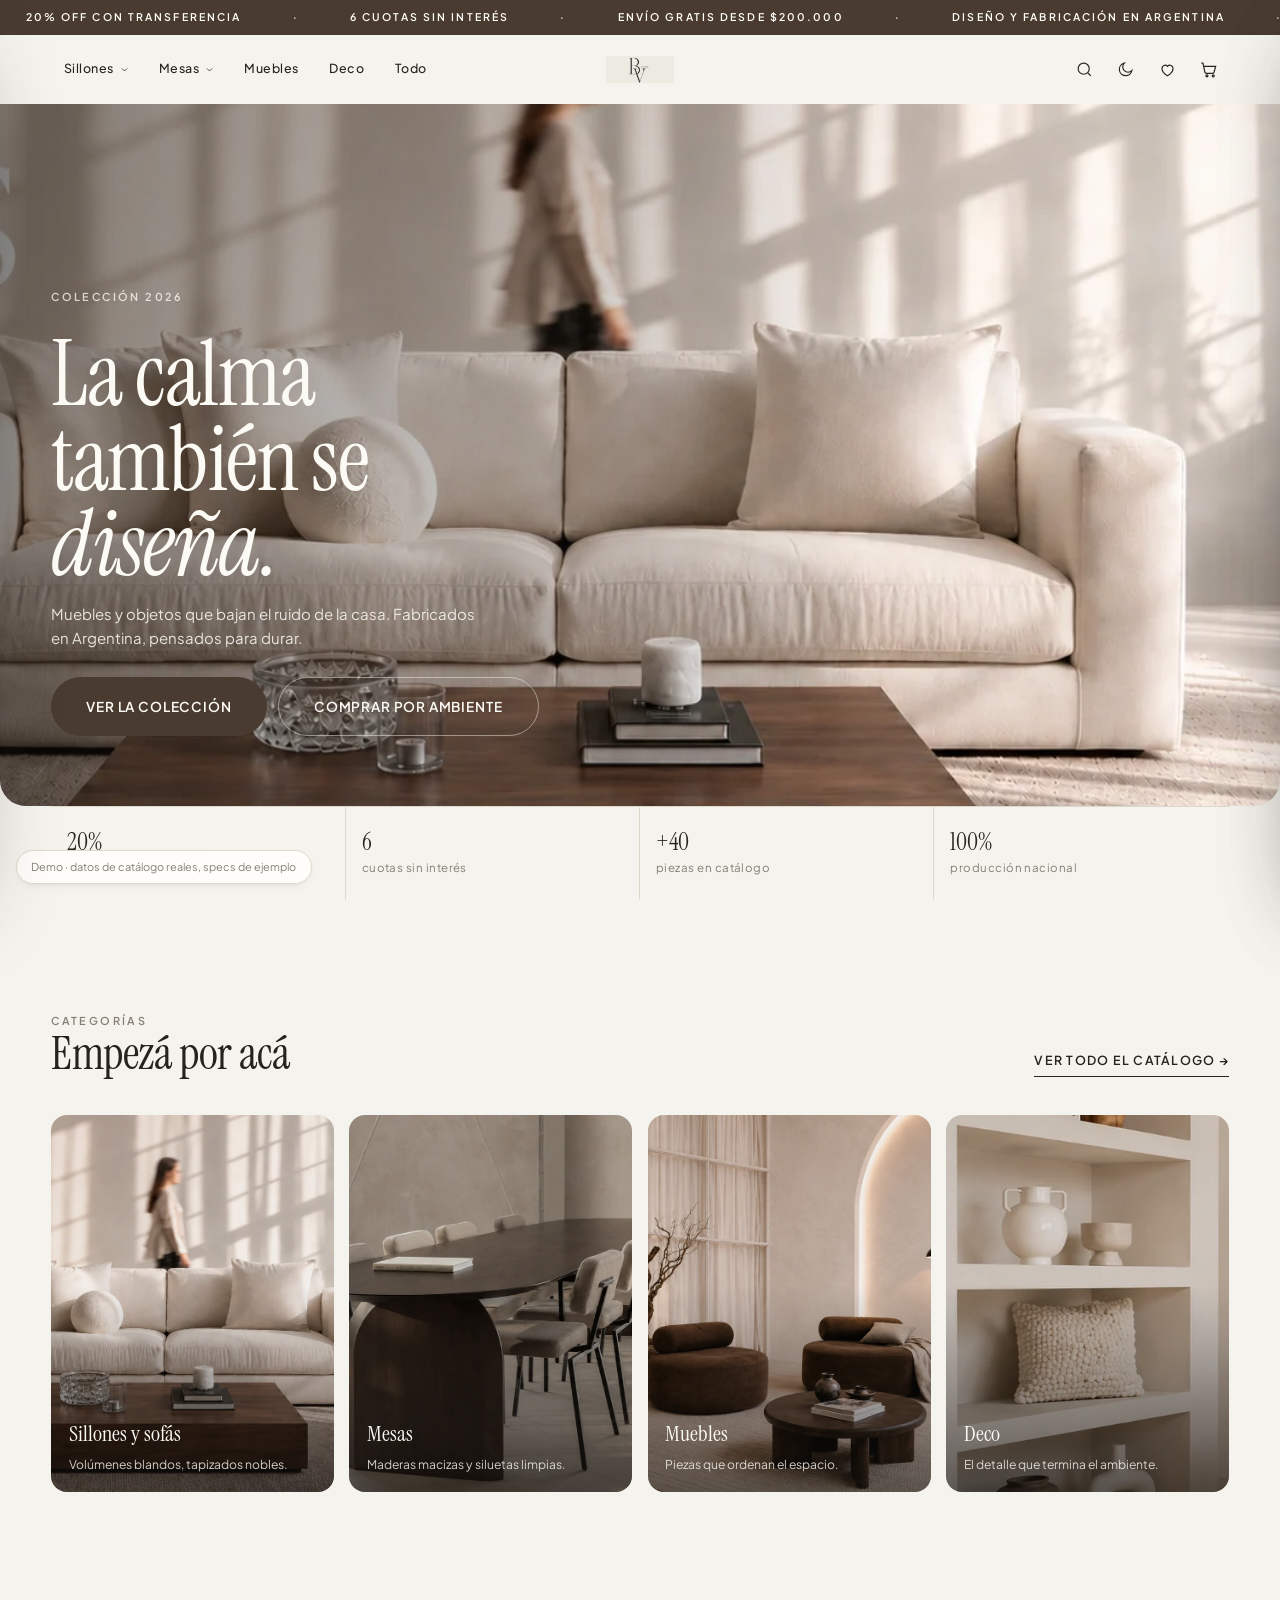
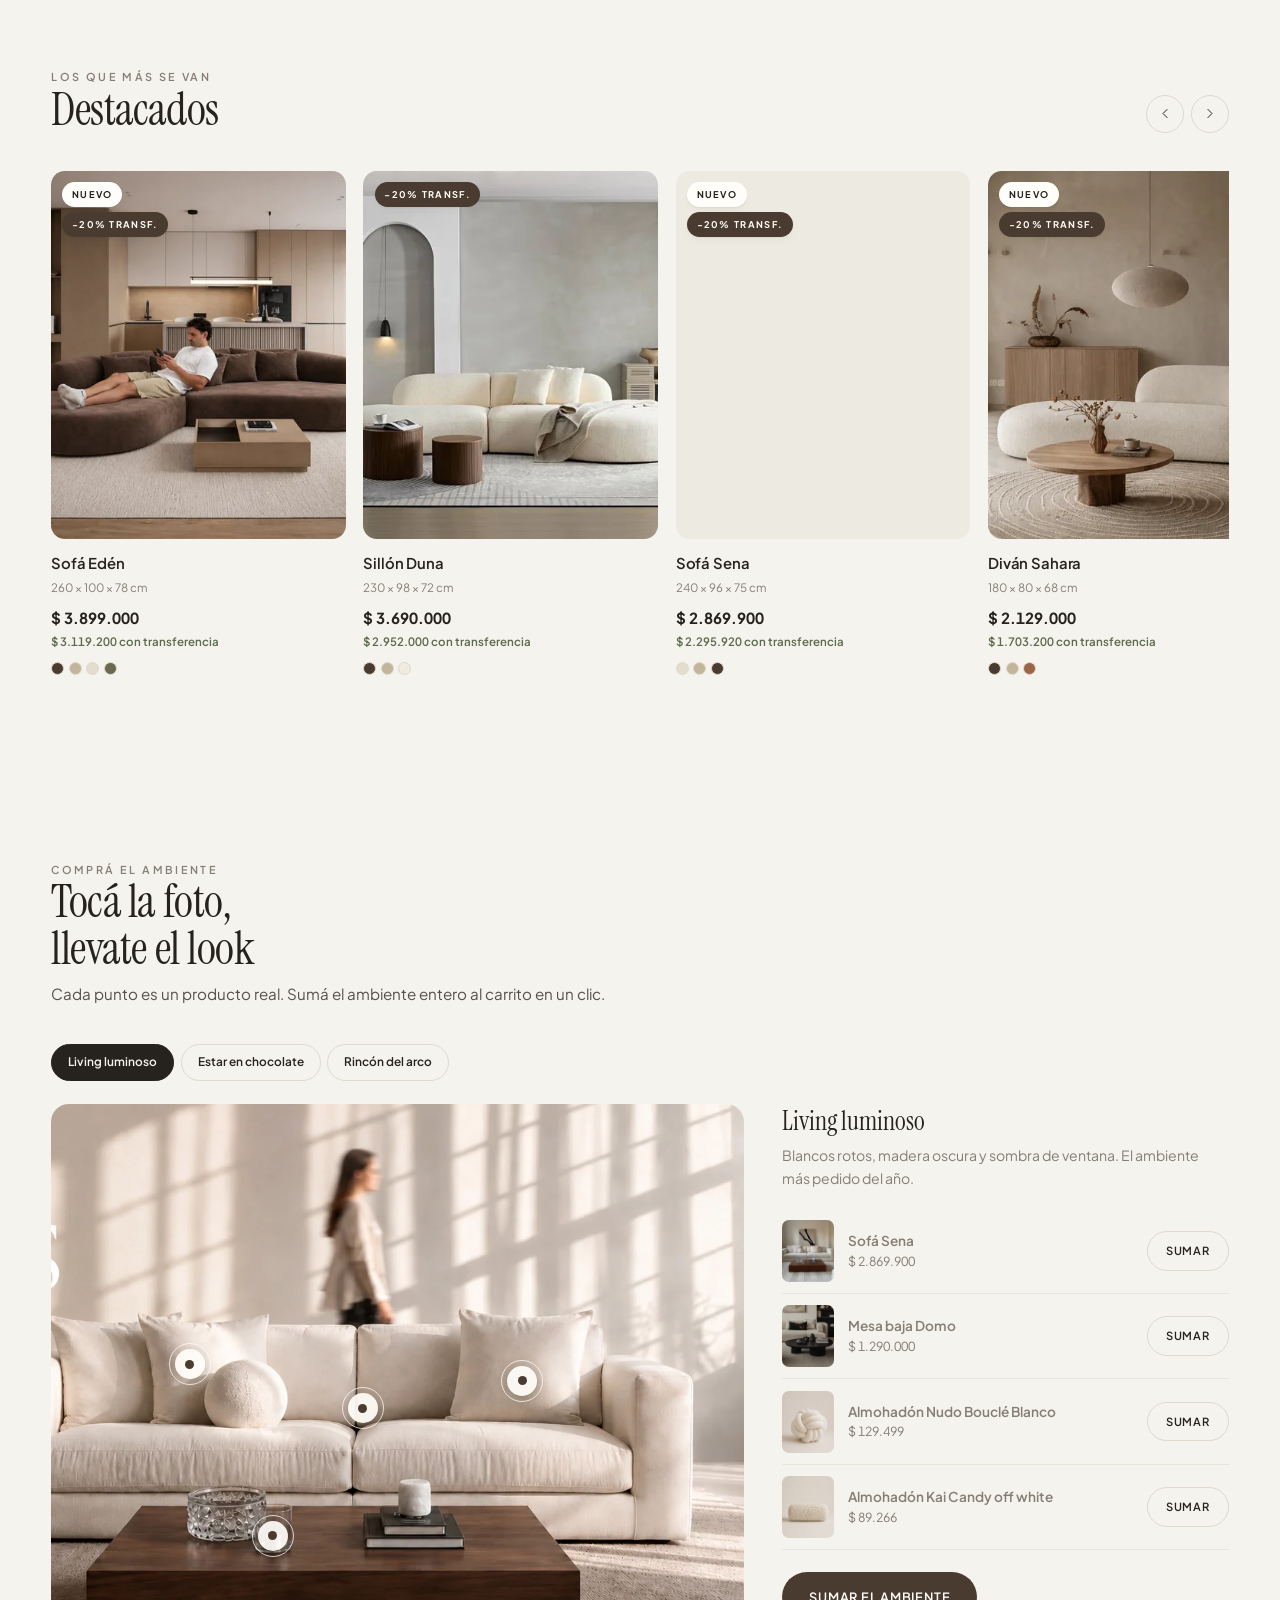
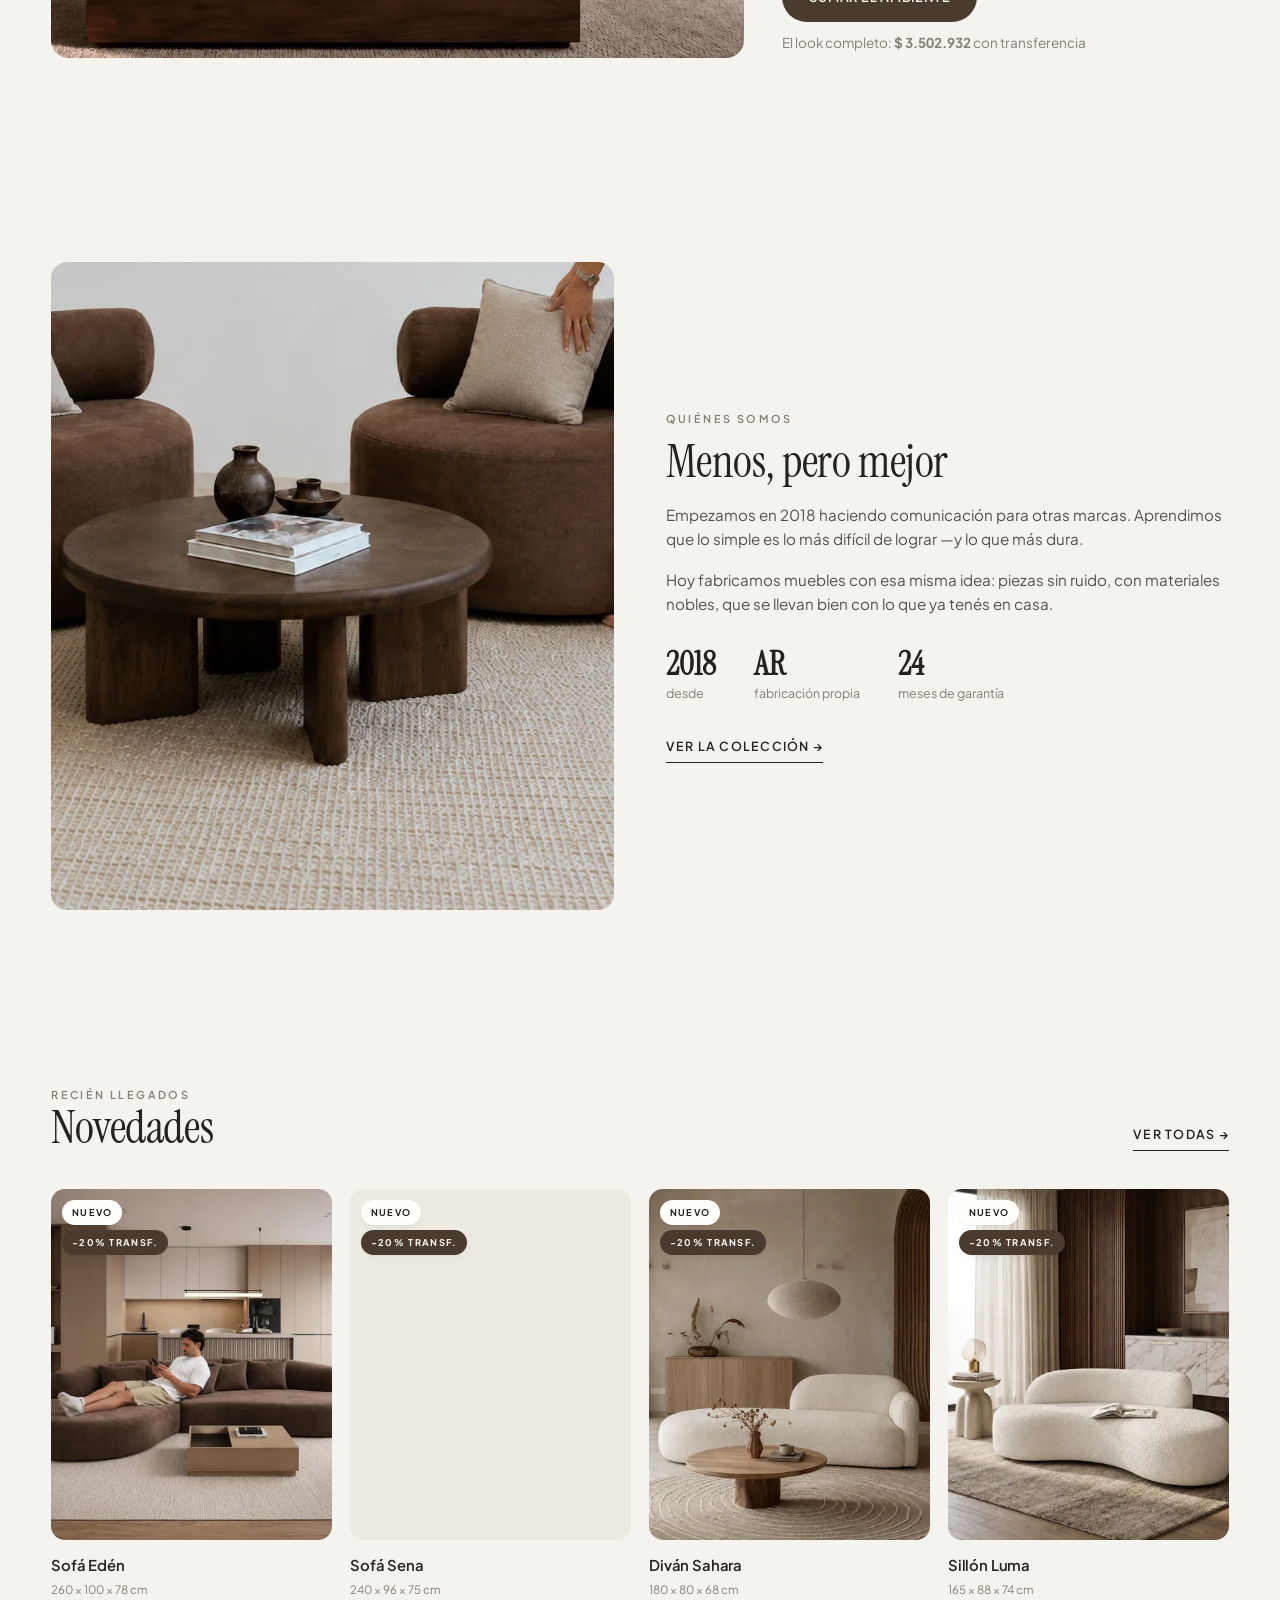
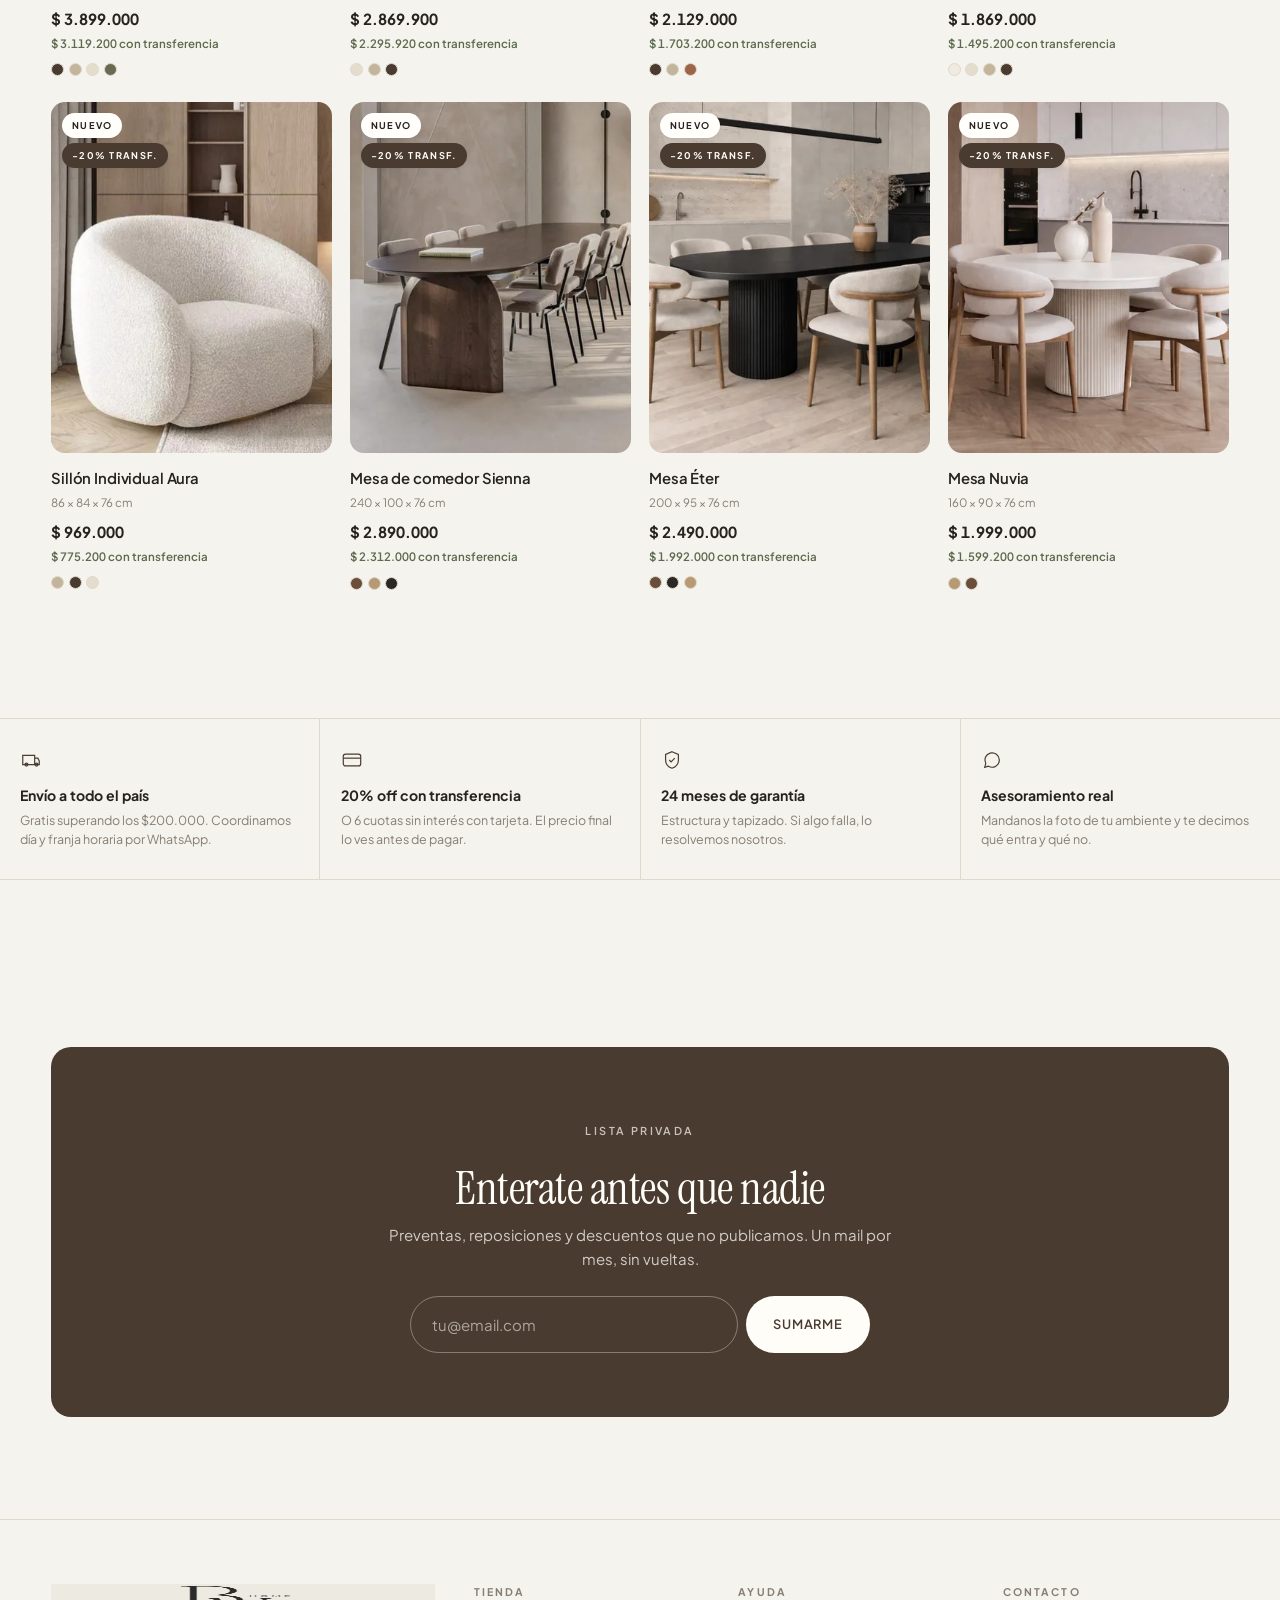
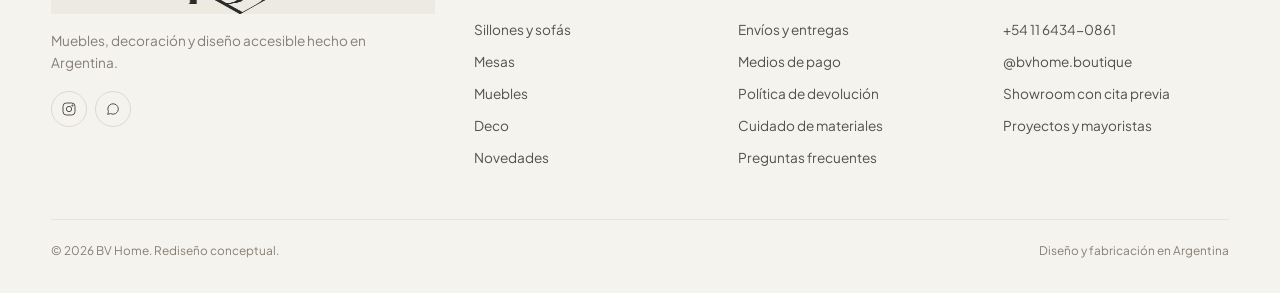
==== commit ee55097d: "Suma la capa tecnica: SEO, rendimiento y accesibilidad SEO - canonical, Open Graph y Twitter Cards p" ====
--- a/index.html
+++ b/index.html
@@ -5,8 +5,67 @@
 <meta name="viewport" content="width=device-width, initial-scale=1">
 <title>BV Home — Muebles y decoración de diseño</title>
 <meta name="description" content="Muebles, decoración y diseño accesible hecho en Argentina. Sillones, mesas y deco con envío a todo el país, 20% off con transferencia y 6 cuotas sin interés.">
-<meta name="theme-color" content="#F5F3ED">
+<meta name="theme-color" content="#F5F3ED" media="(prefers-color-scheme: light)">
+<meta name="theme-color" content="#131210" media="(prefers-color-scheme: dark)">
+<link rel="canonical" href="https://patosuarez1.github.io/bvhome-reversionado/">
+<meta name="robots" content="index, follow, max-image-preview:large">
+
+<meta property="og:type" content="website">
+<meta property="og:site_name" content="BV Home">
+<meta property="og:locale" content="es_AR">
+<meta property="og:title" content="BV Home — Muebles y decoración de diseño">
+<meta property="og:description" content="Muebles, decoración y diseño accesible hecho en Argentina. Envío a todo el país, 20% off con transferencia y 6 cuotas sin interés.">
+<meta property="og:url" content="https://patosuarez1.github.io/bvhome-reversionado/">
+<meta property="og:image" content="https://patosuarez1.github.io/bvhome-reversionado/assets/img/og-cover.jpg">
+<meta property="og:image:width" content="1200">
+<meta property="og:image:height" content="630">
+<meta property="og:image:alt" content="Living con sofá crudo y mesa baja de madera">
+<meta name="twitter:card" content="summary_large_image">
+
 <link rel="icon" href="assets/img/logo.webp">
+<link rel="apple-touch-icon" href="assets/img/icon-180.png">
+<link rel="manifest" href="site.webmanifest">
+<link rel="preload" as="image" href="assets/img/editorial/sofa-sol.webp" fetchpriority="high">
+
+<script type="application/ld+json">
+{
+  "@context": "https://schema.org",
+  "@graph": [
+    {
+      "@type": "Organization",
+      "@id": "https://patosuarez1.github.io/bvhome-reversionado/#org",
+      "name": "BV Home",
+      "url": "https://patosuarez1.github.io/bvhome-reversionado/",
+      "logo": "https://patosuarez1.github.io/bvhome-reversionado/assets/img/icon-512.png",
+      "description": "Muebles, decoración y diseño accesible hecho en Argentina.",
+      "areaServed": "AR",
+      "sameAs": ["https://www.instagram.com/bvhome.boutique"],
+      "contactPoint": {
+        "@type": "ContactPoint",
+        "telephone": "+54-11-6434-0861",
+        "contactType": "sales",
+        "availableLanguage": "Spanish"
+      }
+    },
+    {
+      "@type": "WebSite",
+      "@id": "https://patosuarez1.github.io/bvhome-reversionado/#site",
+      "url": "https://patosuarez1.github.io/bvhome-reversionado/",
+      "name": "BV Home",
+      "inLanguage": "es-AR",
+      "publisher": { "@id": "https://patosuarez1.github.io/bvhome-reversionado/#org" },
+      "potentialAction": {
+        "@type": "SearchAction",
+        "target": {
+          "@type": "EntryPoint",
+          "urlTemplate": "https://patosuarez1.github.io/bvhome-reversionado/tienda.html?q={search_term_string}"
+        },
+        "query-input": "required name=search_term_string"
+      }
+    }
+  ]
+}
+</script>
 <link rel="preconnect" href="https://fonts.googleapis.com">
 <link rel="preconnect" href="https://fonts.gstatic.com" crossorigin>
 <link href="https://fonts.googleapis.com/css2?family=Instrument+Serif:ital@0;1&family=Plus+Jakarta+Sans:wght@400;500;600;700&display=swap" rel="stylesheet">
@@ -14,6 +73,7 @@
 <script>try{var t=JSON.parse(localStorage.getItem('bv_theme'));document.documentElement.dataset.theme=t||(matchMedia('(prefers-color-scheme: dark)').matches?'dark':'light')}catch(e){}</script>
 </head>
 <body>
+<a class="skip" href="#main">Saltar al contenido</a>
 
 <!-- ===== Marquee ===== -->
 <div class="marquee" aria-hidden="true">
@@ -108,7 +168,7 @@
   </div>
 </header>
 
-<main>
+<main id="main">
 
 <!-- ===== Hero ===== -->
 <section class="hero">
--- a/assets/css/style.css
+++ b/assets/css/style.css
@@ -419,6 +419,12 @@
 .socials svg { width: 16px; height: 16px; stroke: currentColor; fill: none; stroke-width: 1.5; }
 
 /* ---------- 17. Drawer / Panel ---------- */
+/* Regla de oro de las capas: si está oculta, NO debe recibir clicks.
+   `visibility:hidden` no alcanza — un hijo puede volver a `visible`
+   y la capa entera se come el mouse aunque sea invisible. */
+.scrim, .modal, .search-ov, .panel { pointer-events: none; }
+.scrim.on, .modal.on, .search-ov.on, .panel.on { pointer-events: auto; }
+
 .scrim {
   position: fixed; inset: 0; z-index: 90; background: rgba(20,17,14,.42);
   backdrop-filter: blur(3px); opacity: 0; visibility: hidden; transition: opacity .4s var(--ease), visibility .4s;
@@ -488,6 +494,7 @@
   opacity: 0; visibility: hidden; transition: opacity .35s var(--ease), visibility .35s;
 }
 .modal.on { opacity: 1; visibility: visible; }
+.modal__bg { position: absolute; inset: 0; background: rgba(20,17,14,.42); backdrop-filter: blur(3px); }
 .modal__box {
   position: relative; z-index: 2; background: var(--surface); border-radius: 18px;
   width: min(880px, 100%); max-height: 90vh; overflow: auto;
@@ -629,6 +636,14 @@
 .reveal-d1 { transition-delay: .07s; } .reveal-d2 { transition-delay: .14s; }
 .reveal-d3 { transition-delay: .21s; } .reveal-d4 { transition-delay: .28s; }
 .sr { position: absolute; width: 1px; height: 1px; padding: 0; margin: -1px; overflow: hidden; clip: rect(0,0,0,0); white-space: nowrap; border: 0; }
+/* Saltar al contenido: sólo aparece al tabular */
+.skip { position: absolute; left: -9999px; top: 0; z-index: 200; }
+.skip:focus {
+  left: 1rem; top: 1rem;
+  background: var(--ink); color: var(--bg);
+  padding: .75rem 1.3rem; border-radius: 999px;
+  font-size: .8rem; font-weight: 600;
+}
 .hide { display: none !important; }
 .demo-tag {
   position: fixed; left: 1rem; bottom: 1rem; z-index: 35;
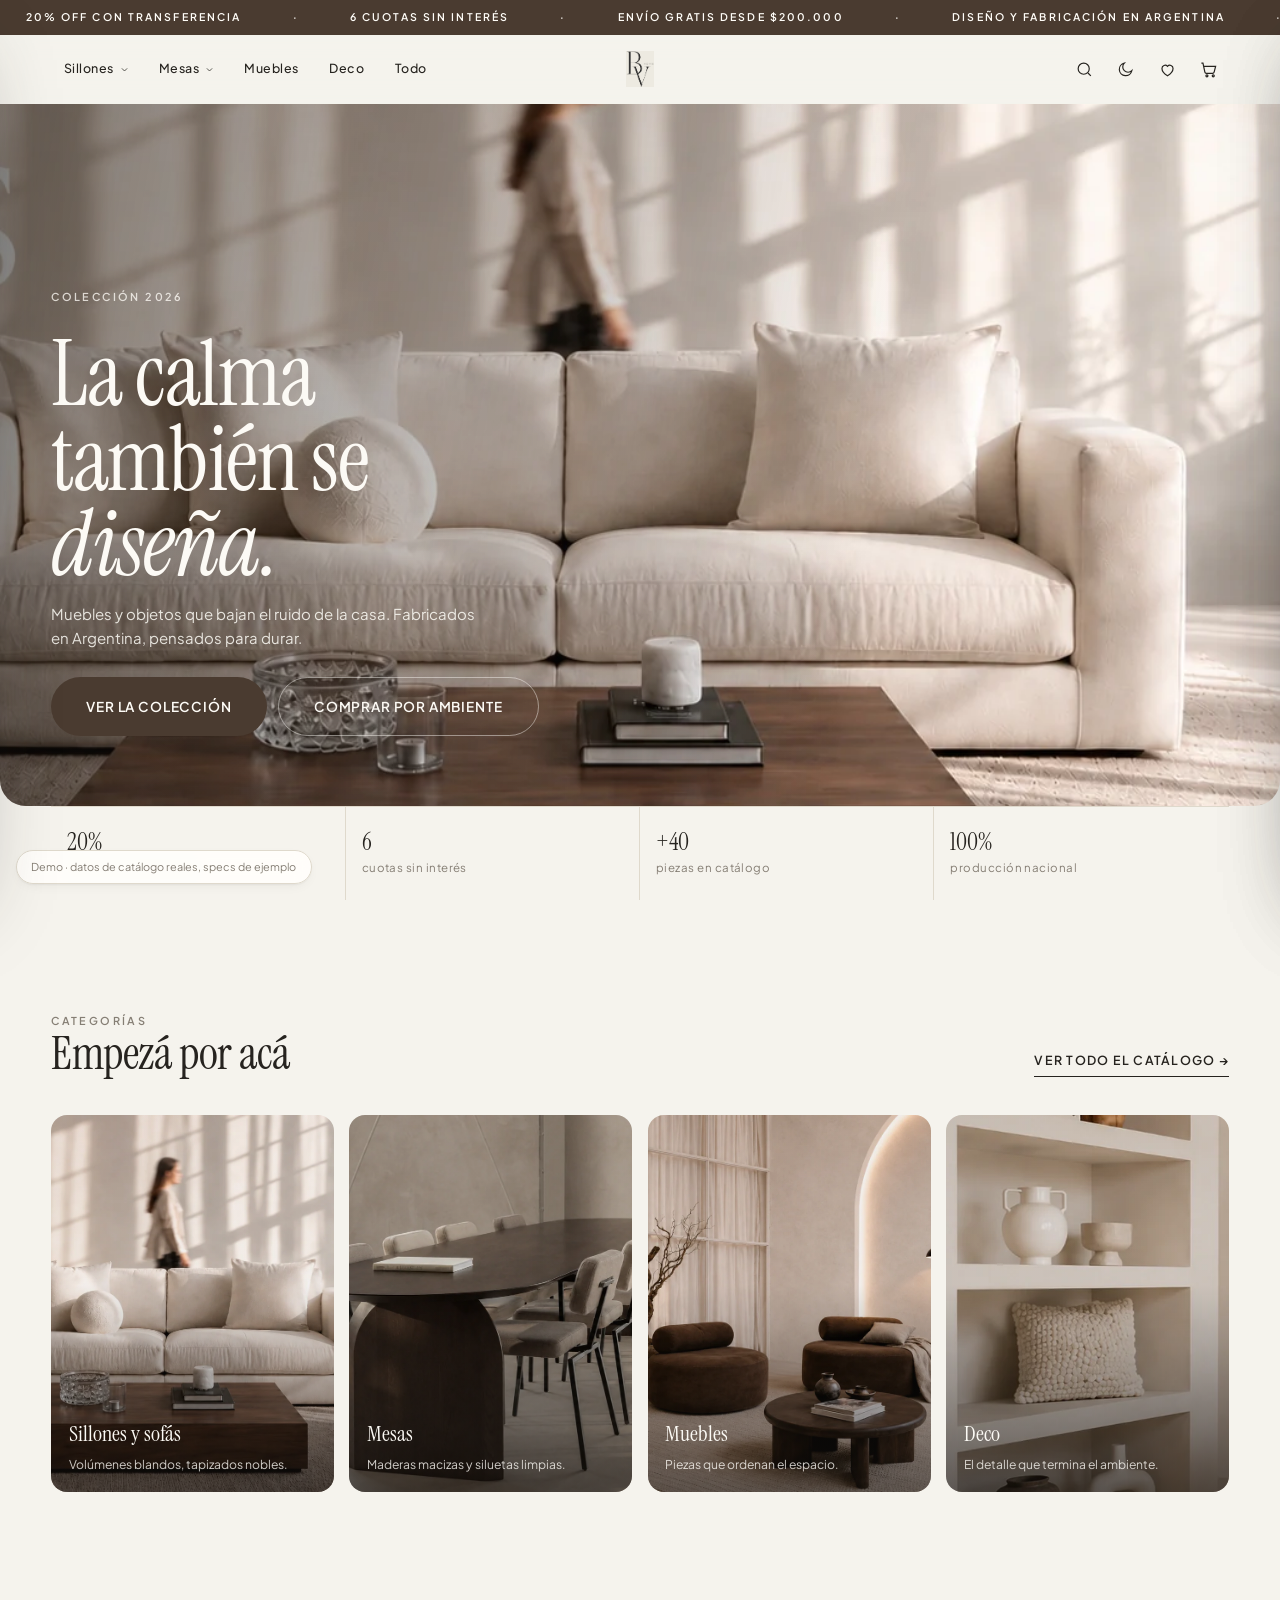
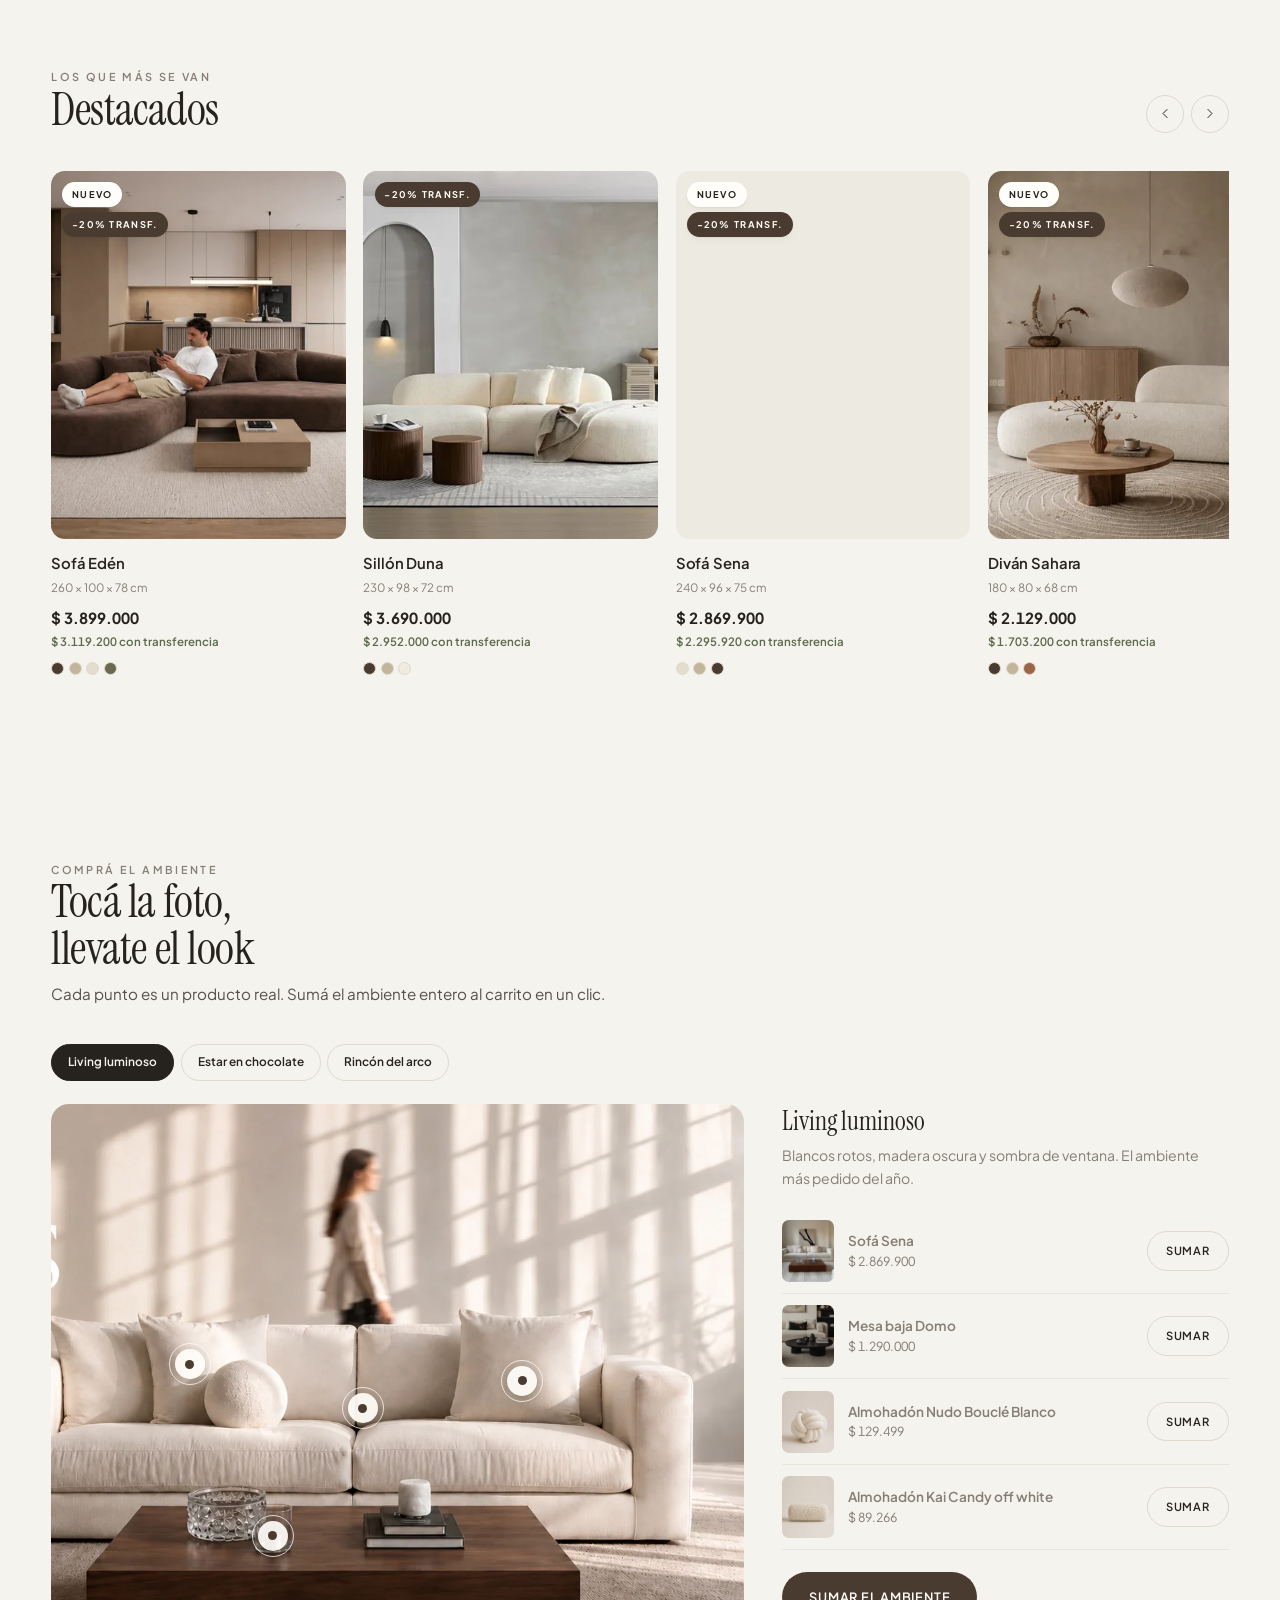
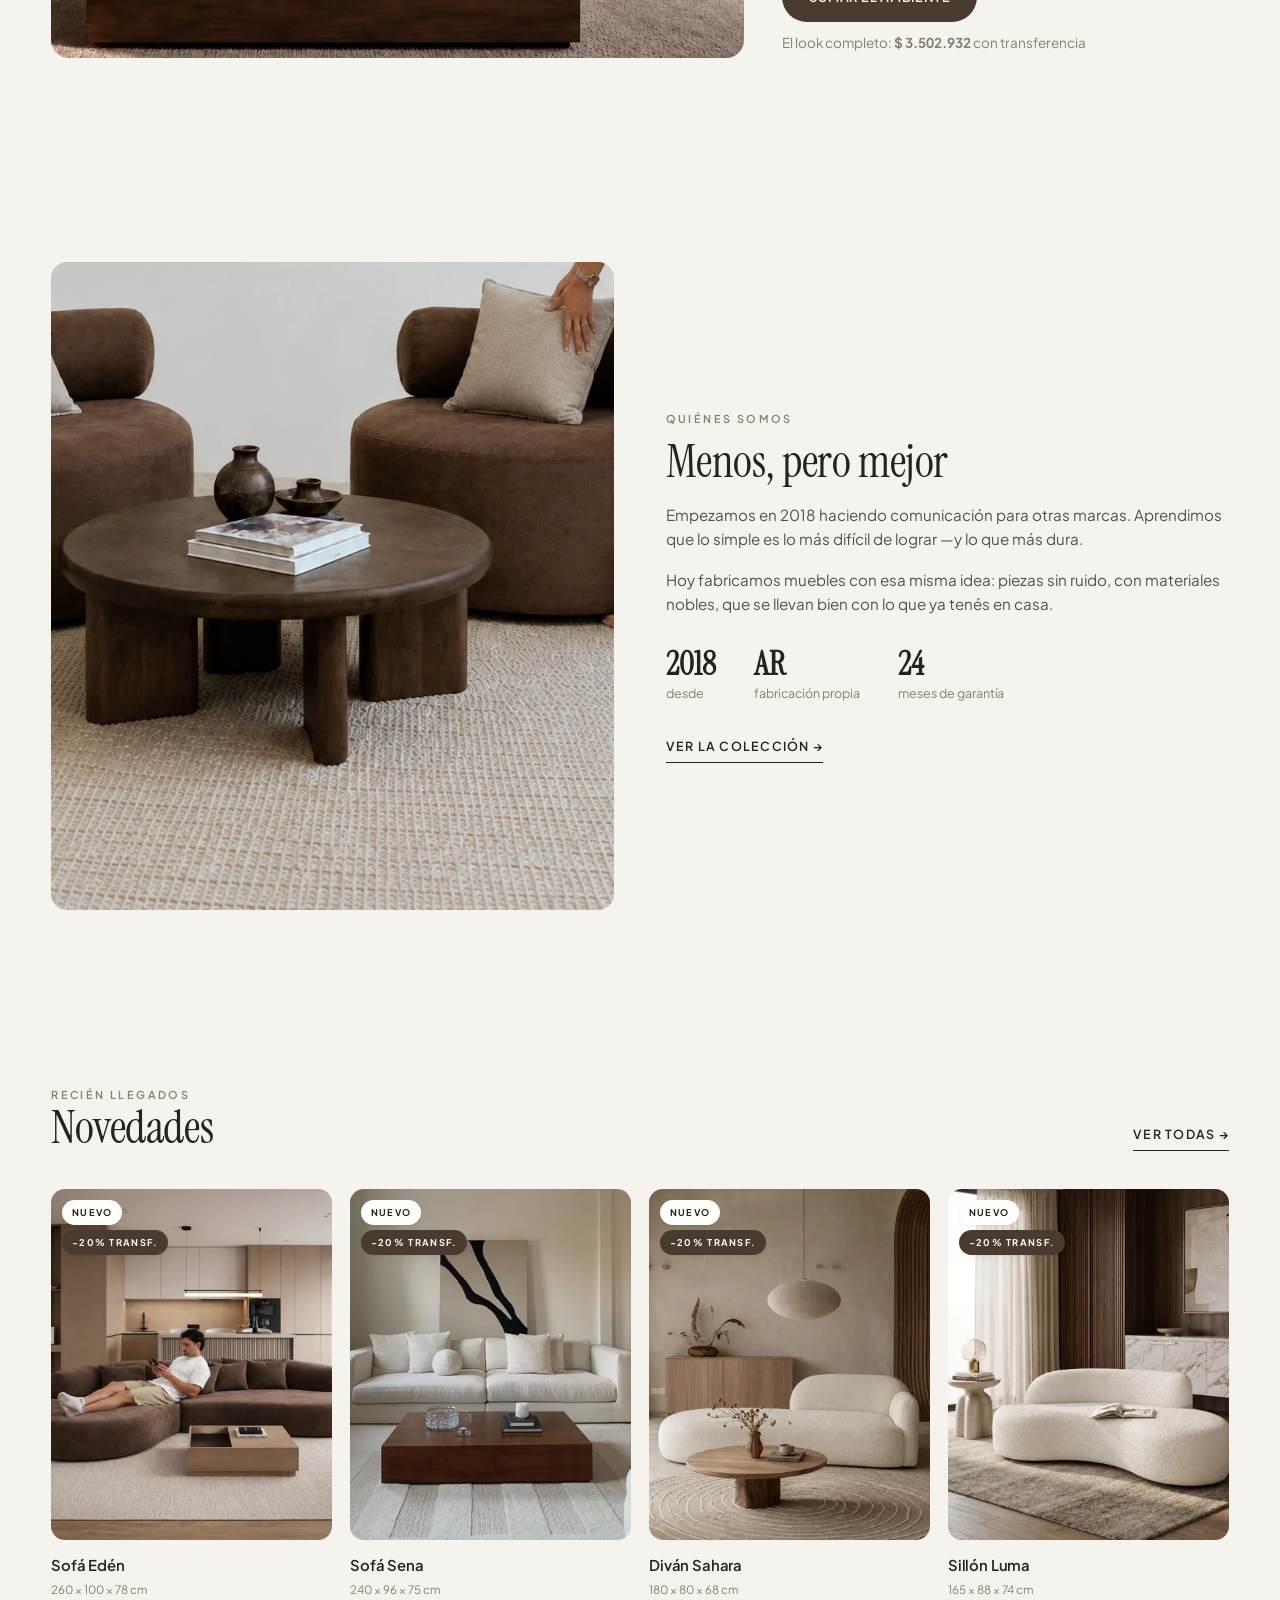
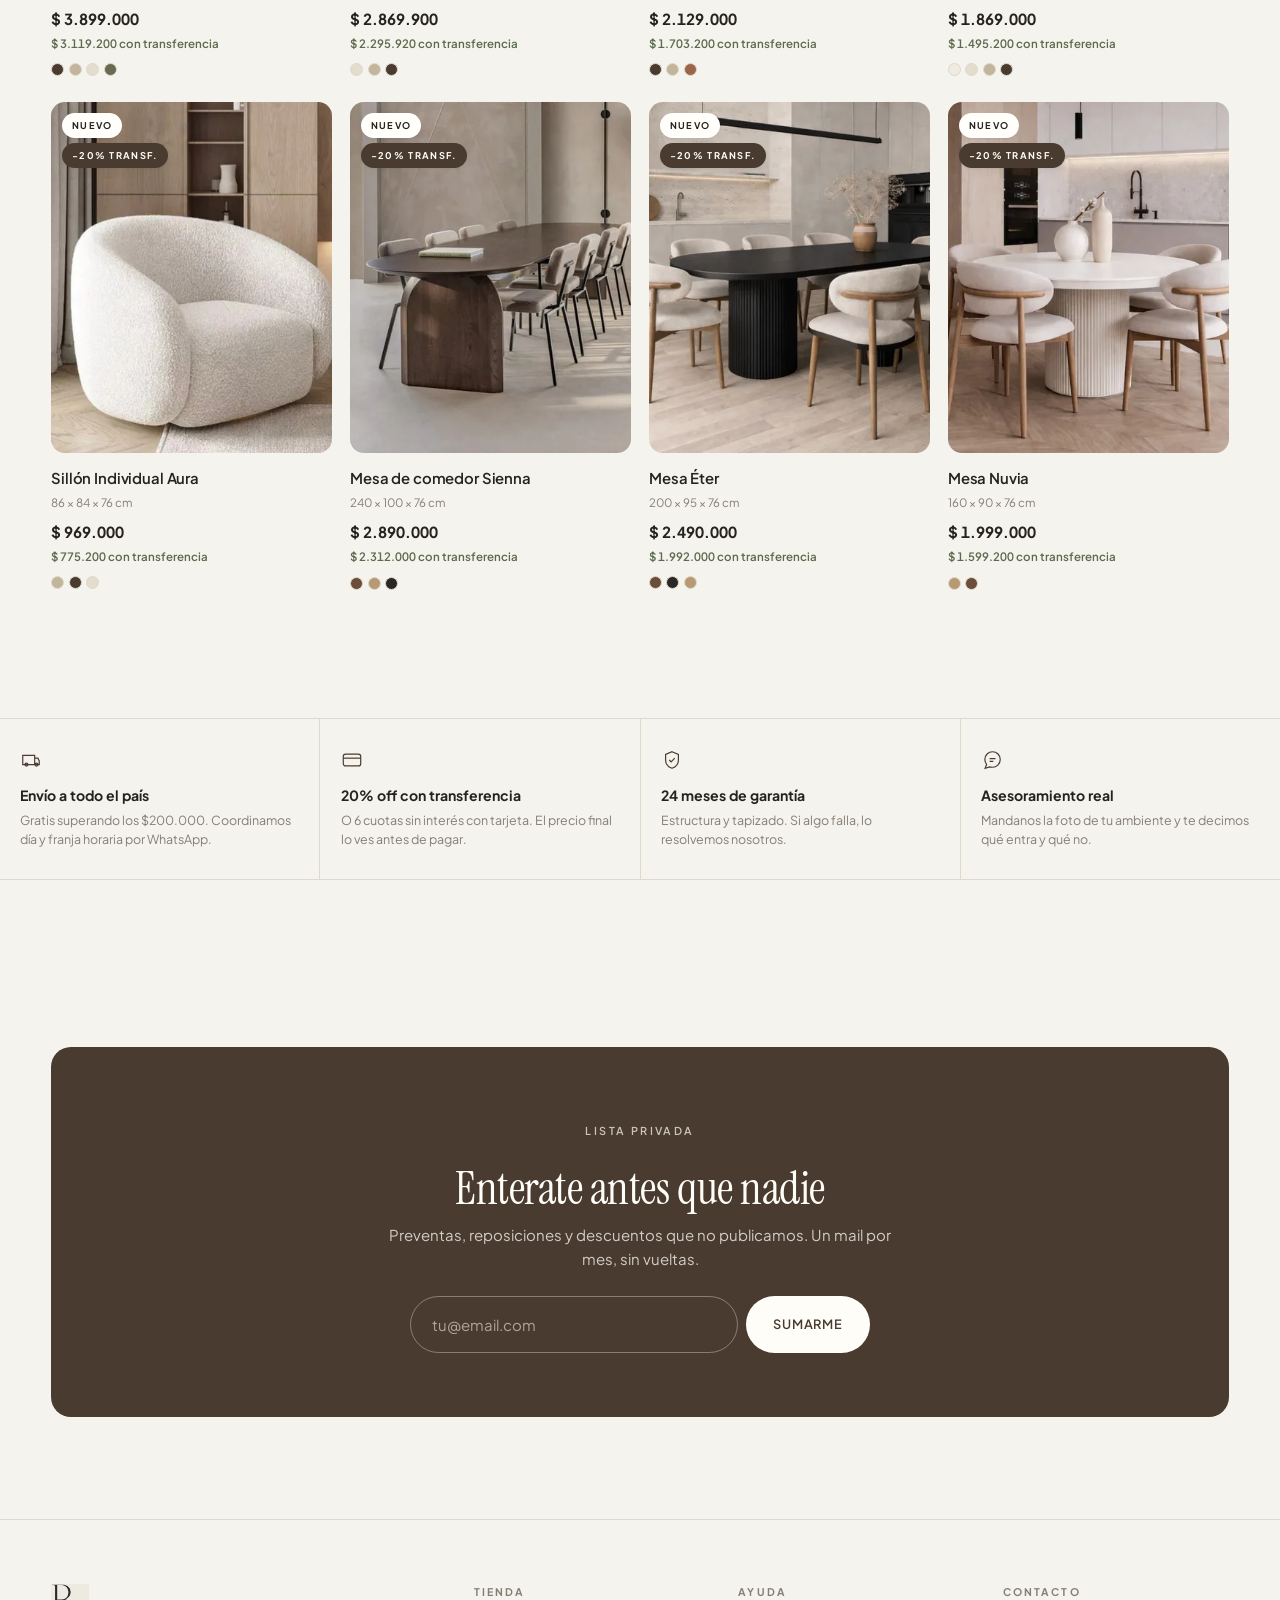
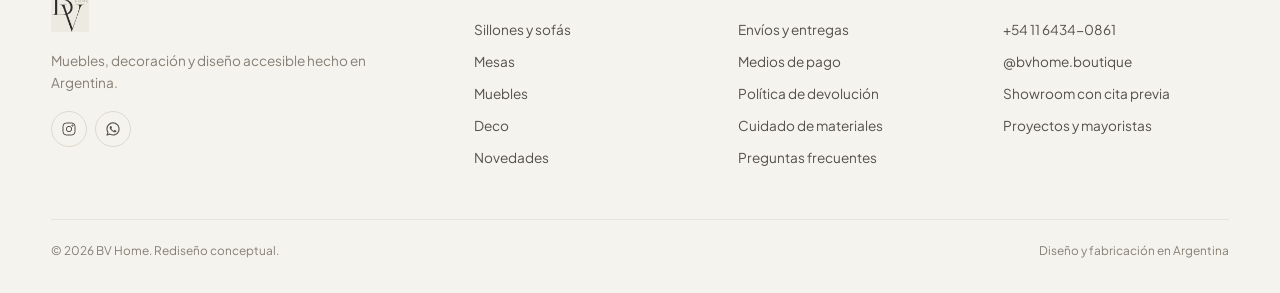
==== commit 3e7c617c: "Fabricacion a medida cuando la pieza no entra + arregla logos A medida - Si el verificador de medida" ====
--- a/index.html
+++ b/index.html
@@ -22,7 +22,7 @@
 <meta property="og:image:alt" content="Living con sofá crudo y mesa baja de madera">
 <meta name="twitter:card" content="summary_large_image">
 
-<link rel="icon" href="assets/img/logo.webp">
+<link rel="icon" href="assets/img/logo.png">
 <link rel="apple-touch-icon" href="assets/img/icon-180.png">
 <link rel="manifest" href="site.webmanifest">
 <link rel="preload" as="image" href="assets/img/editorial/sofa-sol.webp" fetchpriority="high">
@@ -151,7 +151,7 @@
     </div>
 
     <a class="header__logo" href="index.html" aria-label="BV Home — inicio">
-      <img src="assets/img/logo.webp" alt="BV Home" width="480" height="192">
+      <img src="assets/img/logo.png" alt="BV Home" width="142" height="182">
     </a>
 
     <div class="header__actions">
@@ -301,7 +301,7 @@
       <p>Estructura y tapizado. Si algo falla, lo resolvemos nosotros.</p>
     </div>
     <div class="reveal reveal-d3">
-      <svg viewBox="0 0 24 24"><path d="M20 11.8A7.9 7.9 0 0 1 8.2 18.8L4 20l1.2-4.1A7.9 7.9 0 1 1 20 11.8z"/></svg>
+      <svg viewBox="0 0 24 24"><path d="M21 11.5a8.4 8.4 0 0 1-8.9 8.4 9.4 9.4 0 0 1-2.7-.4L4.5 21l1.6-4.3A8.2 8.2 0 0 1 4.2 11.5 8.4 8.4 0 0 1 12.6 3 8.4 8.4 0 0 1 21 11.5z"/><path d="M9.4 10.4h6.4M9.4 13.6h4"/></svg>
       <h4>Asesoramiento real</h4>
       <p>Mandanos la foto de tu ambiente y te decimos qué entra y qué no.</p>
     </div>
@@ -336,13 +336,13 @@
   <div class="wrap">
     <div class="footer__grid">
       <div>
-        <div class="footer__logo"><img src="assets/img/logo.webp" alt="BV Home" width="480" height="192"></div>
+        <div class="footer__logo"><img src="assets/img/logo.png" alt="BV Home" width="142" height="182"></div>
         <p class="muted" style="font-size:.85rem;max-width:32ch">Muebles, decoración y diseño accesible hecho en Argentina.</p>
         <div class="socials">
           <a href="https://instagram.com/bvhome.boutique" target="_blank" rel="noopener" aria-label="Instagram">
             <svg viewBox="0 0 24 24"><rect x="3" y="3" width="18" height="18" rx="5"/><circle cx="12" cy="12" r="4"/><circle cx="17.2" cy="6.8" r="1"/></svg></a>
           <a href="https://wa.me/541164340861" target="_blank" rel="noopener" aria-label="WhatsApp">
-            <svg viewBox="0 0 24 24"><path d="M20 11.8A7.9 7.9 0 0 1 8.2 18.8L4 20l1.2-4.1A7.9 7.9 0 1 1 20 11.8z"/></svg></a>
+            <svg viewBox="0 0 24 24" class="ico-brand"><path d="M12.04 2C6.58 2 2.13 6.45 2.13 11.91c0 1.75.46 3.45 1.32 4.95L2.05 22l5.25-1.38c1.45.79 3.08 1.21 4.74 1.21c5.46 0 9.91-4.45 9.91-9.91 0-2.65-1.03-5.14-2.9-7.01A9.85 9.85 0 0 0 12.04 2zm0 18.15a8.22 8.22 0 0 1-4.19-1.15l-.3-.18-3.12.82.83-3.04-.2-.31a8.19 8.19 0 0 1-1.26-4.38c0-4.54 3.7-8.23 8.24-8.23 2.2 0 4.27.86 5.82 2.42a8.18 8.18 0 0 1 2.41 5.82c0 4.54-3.69 8.23-8.23 8.23z"/><path d="M16.56 14.24c-.25-.12-1.47-.72-1.69-.81-.23-.08-.39-.12-.56.13-.16.25-.64.81-.78.97-.14.17-.29.19-.54.06-.25-.12-1.05-.39-1.99-1.23-.74-.66-1.23-1.47-1.38-1.72-.14-.25-.02-.38.11-.51.11-.11.25-.29.37-.43.13-.15.17-.25.25-.41.08-.17.04-.31-.02-.44-.06-.12-.56-1.35-.76-1.85-.2-.48-.4-.42-.56-.43h-.47c-.17 0-.43.06-.66.31-.23.25-.86.85-.86 2.06s.89 2.39 1.01 2.56c.12.17 1.74 2.66 4.22 3.73.59.25 1.05.41 1.41.52.59.19 1.13.16 1.56.1.47-.07 1.47-.6 1.67-1.18.21-.58.21-1.07.15-1.18-.06-.11-.23-.17-.48-.29z"/></svg></a>
         </div>
       </div>
       <div>
--- a/assets/css/style.css
+++ b/assets/css/style.css
@@ -179,8 +179,11 @@
   display: grid; grid-template-columns: 1fr auto 1fr; align-items: center; gap: 1rem;
 }
 .header__logo { justify-self: center; display: flex; align-items: center; }
-.header__logo img { height: 27px; width: auto; }
-:root[data-theme="dark"] .header__logo img { filter: invert(1) brightness(1.9) contrast(.85); }
+/* La marca es vertical (142x182), no apaisada: se mide por altura. */
+.header__logo img { height: 36px; width: auto; }
+/* brightness(0) la aplasta a negro puro y invert(1) la pasa a blanco puro:
+   así no depende del color exacto del archivo. */
+:root[data-theme="dark"] .header__logo img { filter: brightness(0) invert(1); }
 .header__actions { justify-self: end; display: flex; align-items: center; gap: .1rem; }
 
 .nav { display: flex; align-items: center; gap: .3rem; }
@@ -410,8 +413,8 @@
 .footer li { margin-bottom: .5rem; }
 .footer a { font-size: .85rem; color: var(--ink-soft); transition: color .2s; }
 .footer a:hover { color: var(--ink); }
-.footer__logo img { height: 30px; margin-bottom: 1rem; }
-:root[data-theme="dark"] .footer__logo img { filter: invert(1) brightness(1.9) contrast(.85); }
+.footer__logo img { height: 48px; width: auto; margin-bottom: 1.1rem; }
+:root[data-theme="dark"] .footer__logo img { filter: brightness(0) invert(1); }
 .footer__bottom { display: flex; justify-content: space-between; gap: 1rem; flex-wrap: wrap; margin-top: 2.6rem; padding-top: 1.4rem; border-top: 1px solid var(--line-soft); font-size: .74rem; color: var(--muted); }
 .socials { display: flex; gap: .5rem; margin-top: 1.1rem; }
 .socials a { width: 36px; height: 36px; border: 1px solid var(--line); border-radius: 999px; display: grid; place-items: center; transition: all .25s; }
@@ -604,6 +607,38 @@
 .fit__verdict { margin-top: .8rem; font-size: .82rem; font-weight: 600; }
 .fit__verdict.ok { color: var(--ok); }
 .fit__verdict.no { color: var(--sale); }
+.fit__hint { color: var(--ink-soft); font-weight: 500; }
+
+/* ---- Propuesta de fabricación a medida ---- */
+.custom {
+  margin-top: 1rem; padding: 1rem;
+  background: var(--surface); border: 1px solid var(--line);
+  border-radius: 12px;
+  animation: customIn .5s var(--ease) both;
+}
+@keyframes customIn { from { opacity: 0; transform: translateY(8px); } }
+.custom__head { display: flex; gap: .7rem; align-items: flex-start; margin-bottom: .9rem; }
+.custom__head svg {
+  width: 20px; height: 20px; flex: none; margin-top: .1rem;
+  stroke: var(--accent); fill: none; stroke-width: 1.4;
+  stroke-linecap: round; stroke-linejoin: round;
+}
+.custom__head b { display: block; font-size: .88rem; }
+.custom__head p { font-size: .78rem; color: var(--muted); line-height: 1.45; margin-top: .1rem; }
+.custom__dims { display: flex; gap: .8rem; flex-wrap: wrap; margin-bottom: .9rem; }
+.custom__dims label { display: flex; align-items: center; gap: .45rem; font-size: .76rem; color: var(--muted); }
+.custom__dims input {
+  width: 76px; padding: .45rem .6rem; border: 1px solid var(--line);
+  border-radius: 8px; background: var(--bg); font-size: .84rem; font-weight: 600;
+  color: var(--ink);
+}
+.custom__price {
+  display: flex; justify-content: space-between; align-items: baseline;
+  padding: .7rem 0; border-top: 1px solid var(--line-soft);
+}
+.custom__price span { font-size: .76rem; color: var(--muted); }
+.custom__price b { font-size: 1.15rem; }
+.custom__note { font-size: .74rem; color: var(--muted); line-height: 1.5; margin-bottom: .9rem; }
 
 .acc { border-top: 1px solid var(--line-soft); }
 .acc__t { width: 100%; display: flex; justify-content: space-between; align-items: center; padding: 1rem 0; font-size: .85rem; font-weight: 600; text-align: left; }
@@ -636,6 +671,11 @@
 .reveal-d1 { transition-delay: .07s; } .reveal-d2 { transition-delay: .14s; }
 .reveal-d3 { transition-delay: .21s; } .reveal-d4 { transition-delay: .28s; }
 .sr { position: absolute; width: 1px; height: 1px; padding: 0; margin: -1px; overflow: hidden; clip: rect(0,0,0,0); white-space: nowrap; border: 0; }
+/* Logos de marca (WhatsApp): son siluetas rellenas, no trazos.
+   Va después de .socials para ganarle a su `fill:none`. */
+svg.ico-brand { fill: currentColor; stroke: none; }
+/* Los SVG dentro de botones heredan el color del botón */
+.btn svg { width: 16px; height: 16px; flex: none; }
 /* Saltar al contenido: sólo aparece al tabular */
 .skip { position: absolute; left: -9999px; top: 0; z-index: 200; }
 .skip:focus {
@@ -646,10 +686,17 @@
 }
 .hide { display: none !important; }
 .demo-tag {
+  pointer-events: none;              /* es un cartel, no debe tapar nada */
   position: fixed; left: 1rem; bottom: 1rem; z-index: 35;
   background: color-mix(in oklab, var(--surface) 92%, transparent); backdrop-filter: blur(8px);
   border: 1px solid var(--line); border-radius: 999px; padding: .45rem .9rem;
   font-size: .68rem; color: var(--muted); box-shadow: var(--shadow-sm);
+}
+
+/* En pantallas tactiles no hay hover: si quedaran en opacity:0 serian
+   botones invisibles pero clickeables encima de la foto. */
+@media (hover: none) {
+  .card__quick, .card__fav { opacity: 1; transform: none; }
 }
 
 /* ---------- 24. Responsive ---------- */
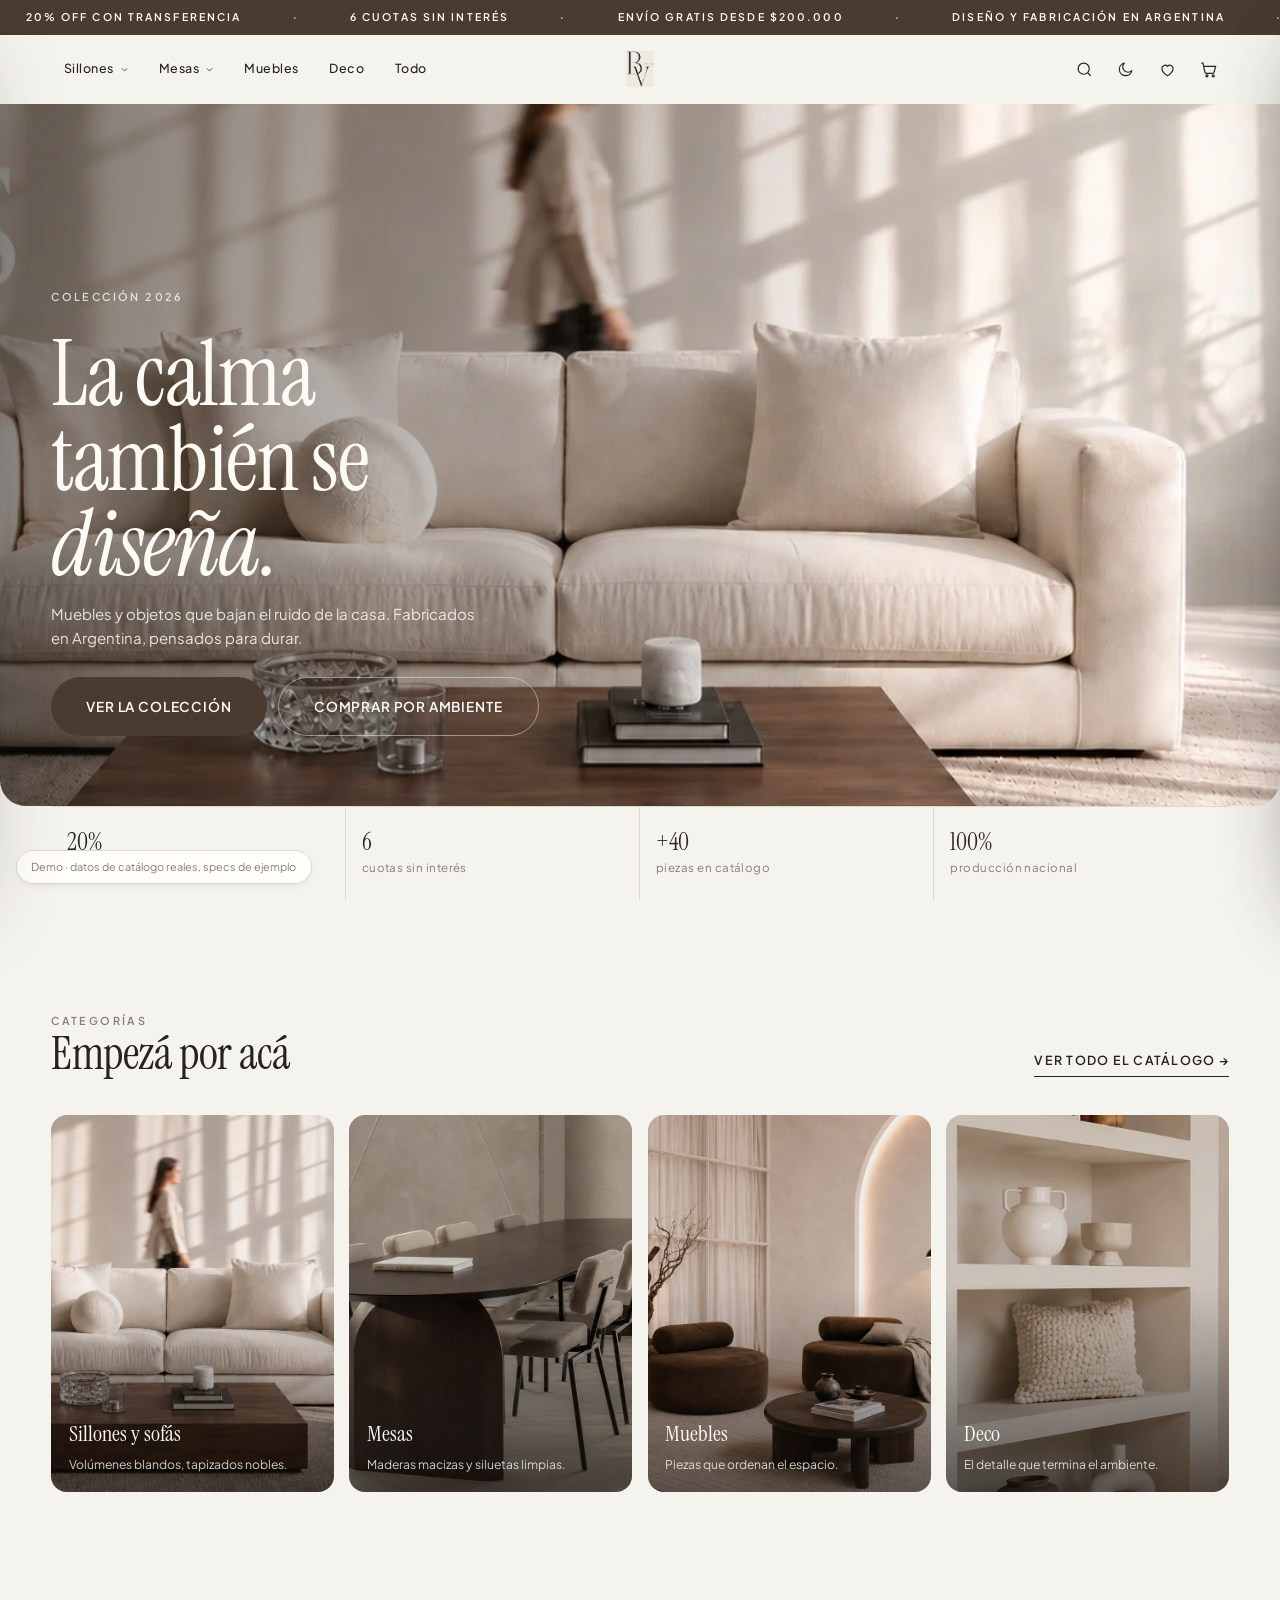
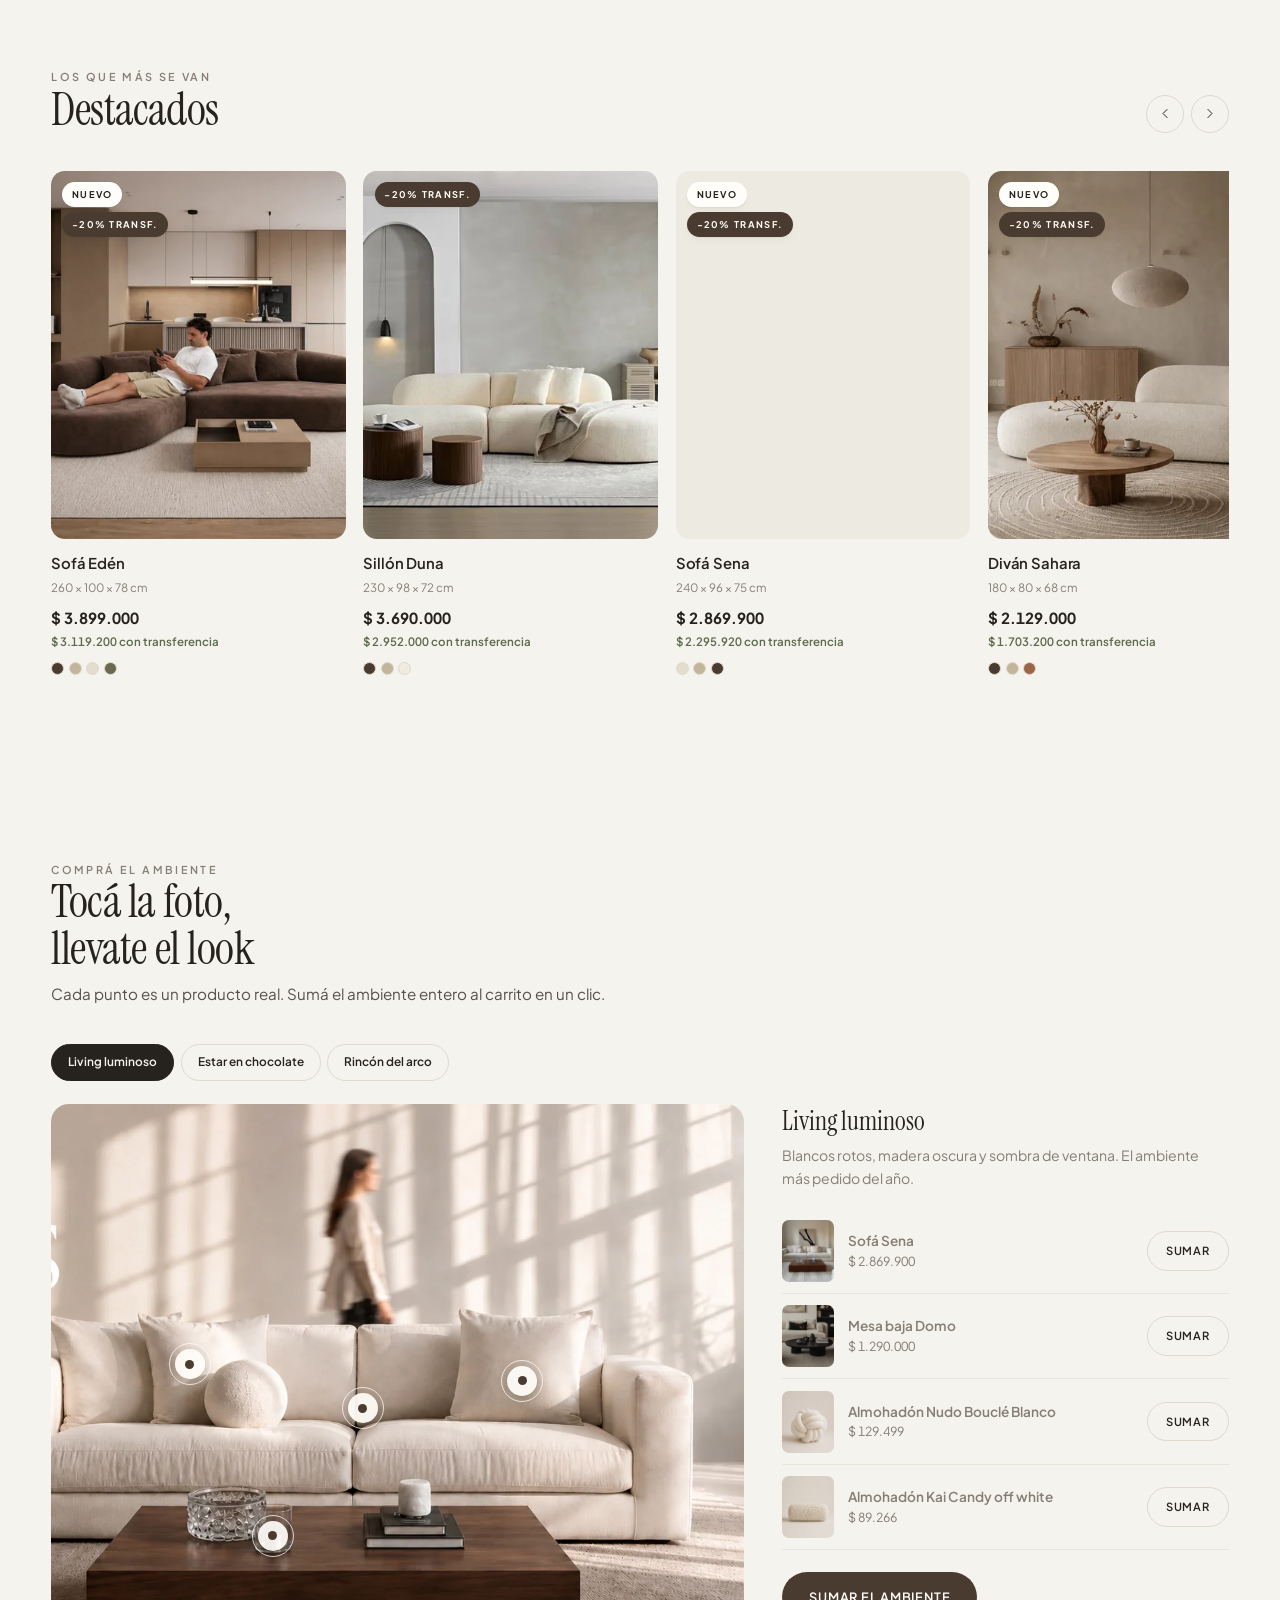
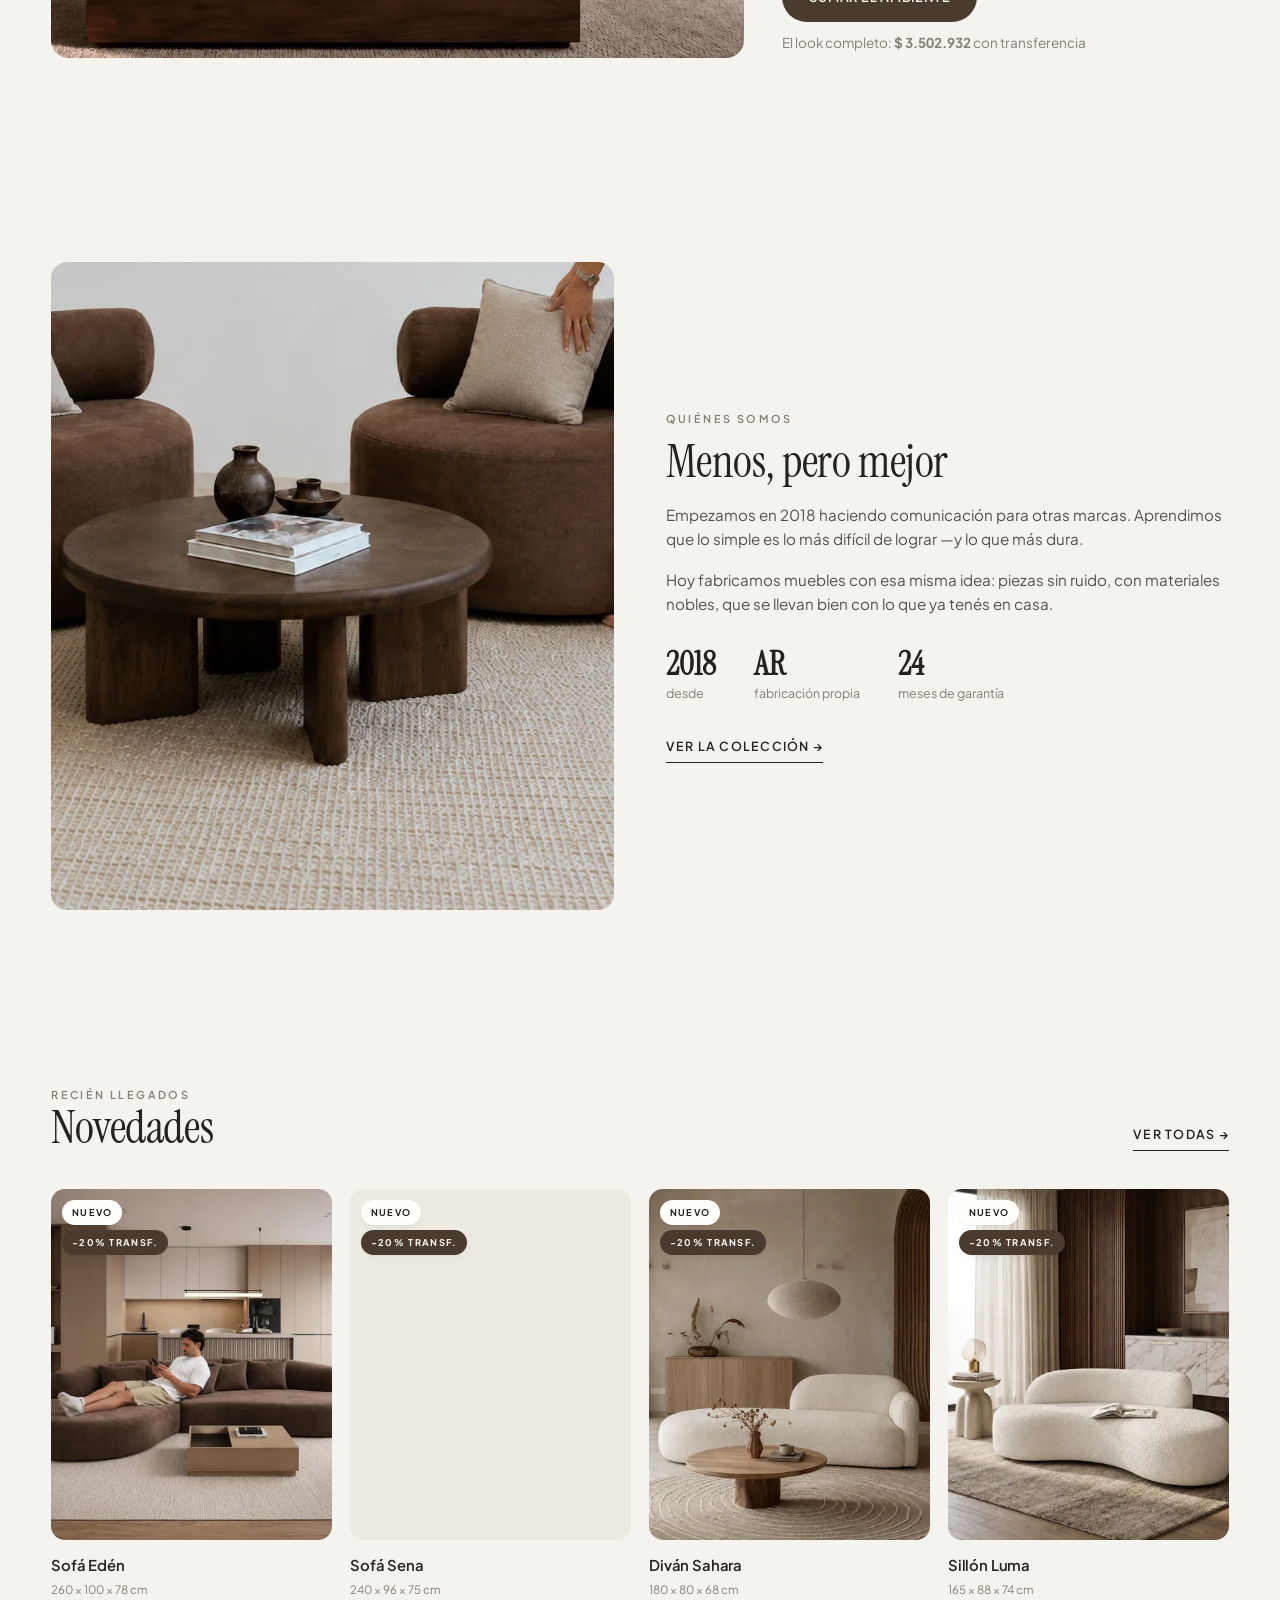
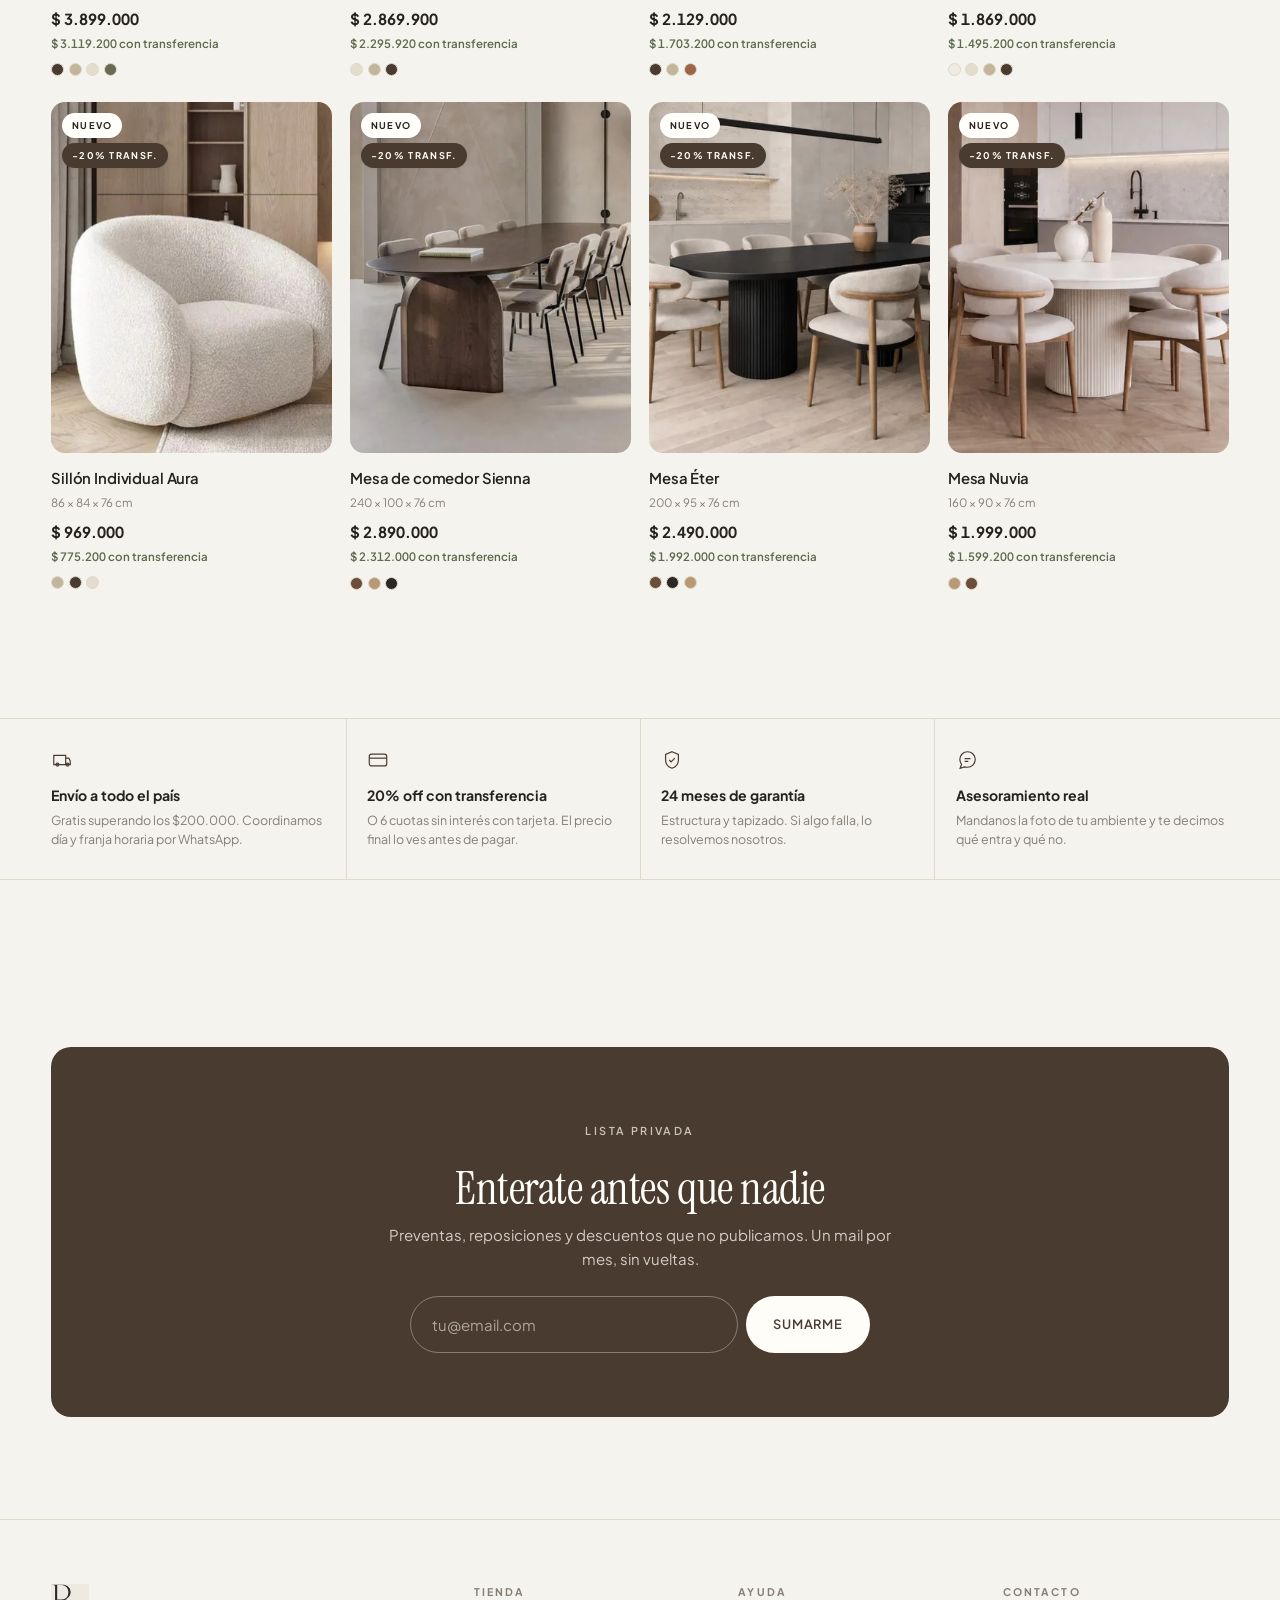
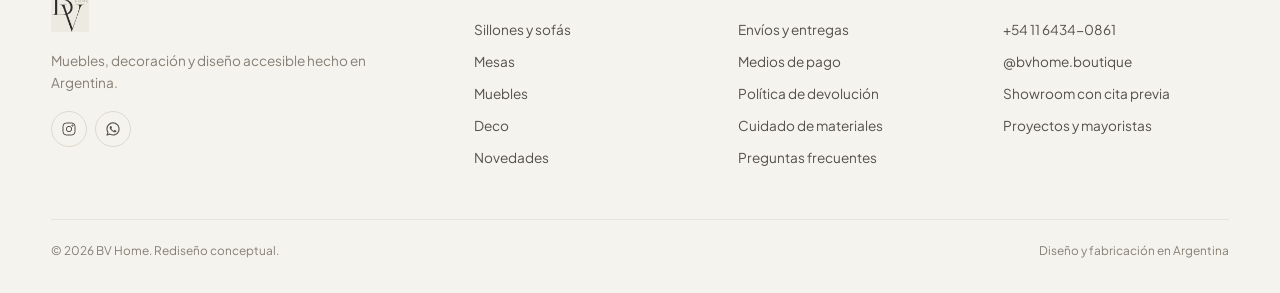
==== commit c9d9fc03: "Alinea la franja de valores con la grilla del sitio La franja iba de borde a borde y su texto arranc" ====
--- a/index.html
+++ b/index.html
@@ -284,7 +284,8 @@
 
 <!-- ===== Valores ===== -->
 <section class="section-tight">
-  <div class="values">
+  <div class="values-bleed">
+  <div class="values wrap">
     <div class="reveal">
       <svg viewBox="0 0 24 24"><path d="M3 7h13v10H3zM16 10h3.5l1.5 3v4h-5z"/><circle cx="7" cy="17" r="1.6"/><circle cx="18" cy="17" r="1.6"/></svg>
       <h4>Envío a todo el país</h4>
@@ -305,6 +306,7 @@
       <h4>Asesoramiento real</h4>
       <p>Mandanos la foto de tu ambiente y te decimos qué entra y qué no.</p>
     </div>
+  </div>
   </div>
 </section>
 
--- a/assets/css/style.css
+++ b/assets/css/style.css
@@ -383,8 +383,14 @@
 .look__tabs button.on { background: var(--ink); color: var(--bg); border-color: var(--ink); }
 
 /* ---------- 13. Franja de valor ---------- */
-.values { display: grid; grid-template-columns: repeat(4, 1fr); gap: 1px; background: var(--line); border-block: 1px solid var(--line); }
-.values > div { background: var(--bg); padding: clamp(1.4rem, 2.4vw, 2.2rem) clamp(1rem, 1.6vw, 1.6rem); }
+/* Las líneas cruzan de borde a borde, pero el texto arranca en la misma
+   columna que el resto del sitio: por eso el .wrap va adentro. */
+.values-bleed { border-block: 1px solid var(--line); }
+.values { display: grid; grid-template-columns: repeat(4, 1fr); }
+.values > div { padding: clamp(1.4rem, 2.4vw, 2.2rem) clamp(1rem, 1.6vw, 1.6rem); }
+.values > div:first-child { padding-left: 0; }
+.values > div:last-child  { padding-right: 0; }
+.values > div + div { border-left: 1px solid var(--line); }
 .values svg { width: 22px; height: 22px; stroke: var(--accent); fill: none; stroke-width: 1.3; margin-bottom: .8rem; }
 .values h4 { font-size: .88rem; font-weight: 700; margin-bottom: .28rem; }
 .values p { font-size: .78rem; color: var(--muted); line-height: 1.5; }
@@ -671,6 +677,14 @@
 .reveal-d1 { transition-delay: .07s; } .reveal-d2 { transition-delay: .14s; }
 .reveal-d3 { transition-delay: .21s; } .reveal-d4 { transition-delay: .28s; }
 .sr { position: absolute; width: 1px; height: 1px; padding: 0; margin: -1px; overflow: hidden; clip: rect(0,0,0,0); white-space: nowrap; border: 0; }
+/* Base de todo ícono inyectado por JS. Especificidad baja a propósito:
+   cualquier regla de contexto (.icon-btn svg, .btn svg, .toast svg…)
+   le gana y define su tamaño propio. Esto es sólo la red de seguridad. */
+.ico {
+  width: 1em; height: 1em; flex: none;
+  fill: none; stroke: currentColor;
+  stroke-width: 1.9; stroke-linecap: round; stroke-linejoin: round;
+}
 /* Logos de marca (WhatsApp): son siluetas rellenas, no trazos.
    Va después de .socials para ganarle a su `fill:none`. */
 svg.ico-brand { fill: currentColor; stroke: none; }
@@ -702,7 +716,13 @@
 /* ---------- 24. Responsive ---------- */
 @media (max-width: 1080px) {
   .cats { grid-template-columns: repeat(2, 1fr); }
+  /* 2 columnas: sólo la par lleva línea a la izquierda, y la fila de
+     abajo se separa con una línea arriba */
   .values { grid-template-columns: repeat(2, 1fr); }
+  .values > div + div { border-left: 0; }
+  .values > div:nth-child(even) { border-left: 1px solid var(--line); padding-right: 0; }
+  .values > div:nth-child(odd)  { padding-left: 0; }
+  .values > div:nth-child(n+3)  { border-top: 1px solid var(--line); }
   .footer__grid { grid-template-columns: 1fr 1fr; }
   .shop-look { grid-template-columns: 1fr; }
   .pdp { grid-template-columns: 1fr; }
@@ -724,7 +744,10 @@
 }
 @media (max-width: 560px) {
   .cats { grid-template-columns: 1fr; }
+  /* 1 columna: sin líneas verticales, sólo separadores horizontales */
   .values { grid-template-columns: 1fr; }
+  .values > div { border-left: 0 !important; padding-inline: 0; }
+  .values > div + div { border-top: 1px solid var(--line); }
   .footer__grid { grid-template-columns: 1fr; }
   .grid-p { grid-template-columns: repeat(2, 1fr); gap: 1rem .7rem; }
   .grid-p.dense { grid-template-columns: repeat(2, 1fr); }
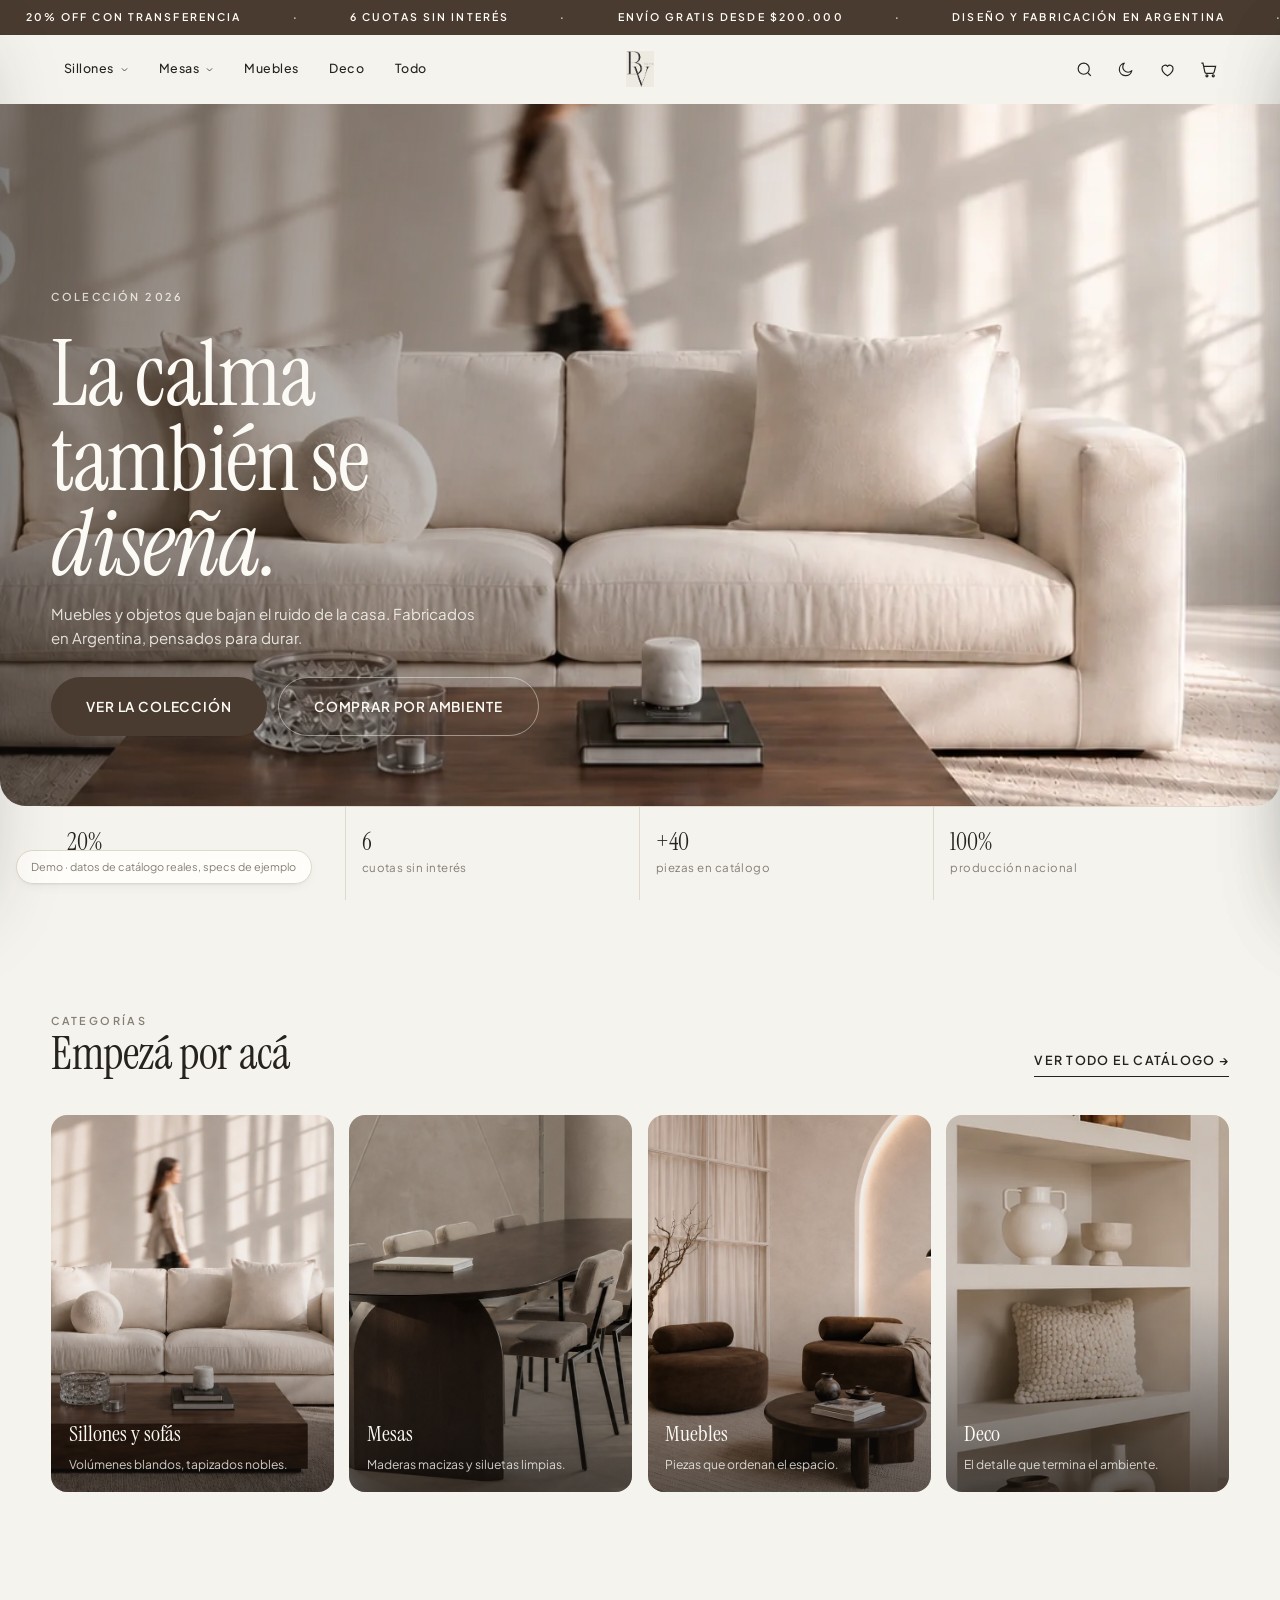
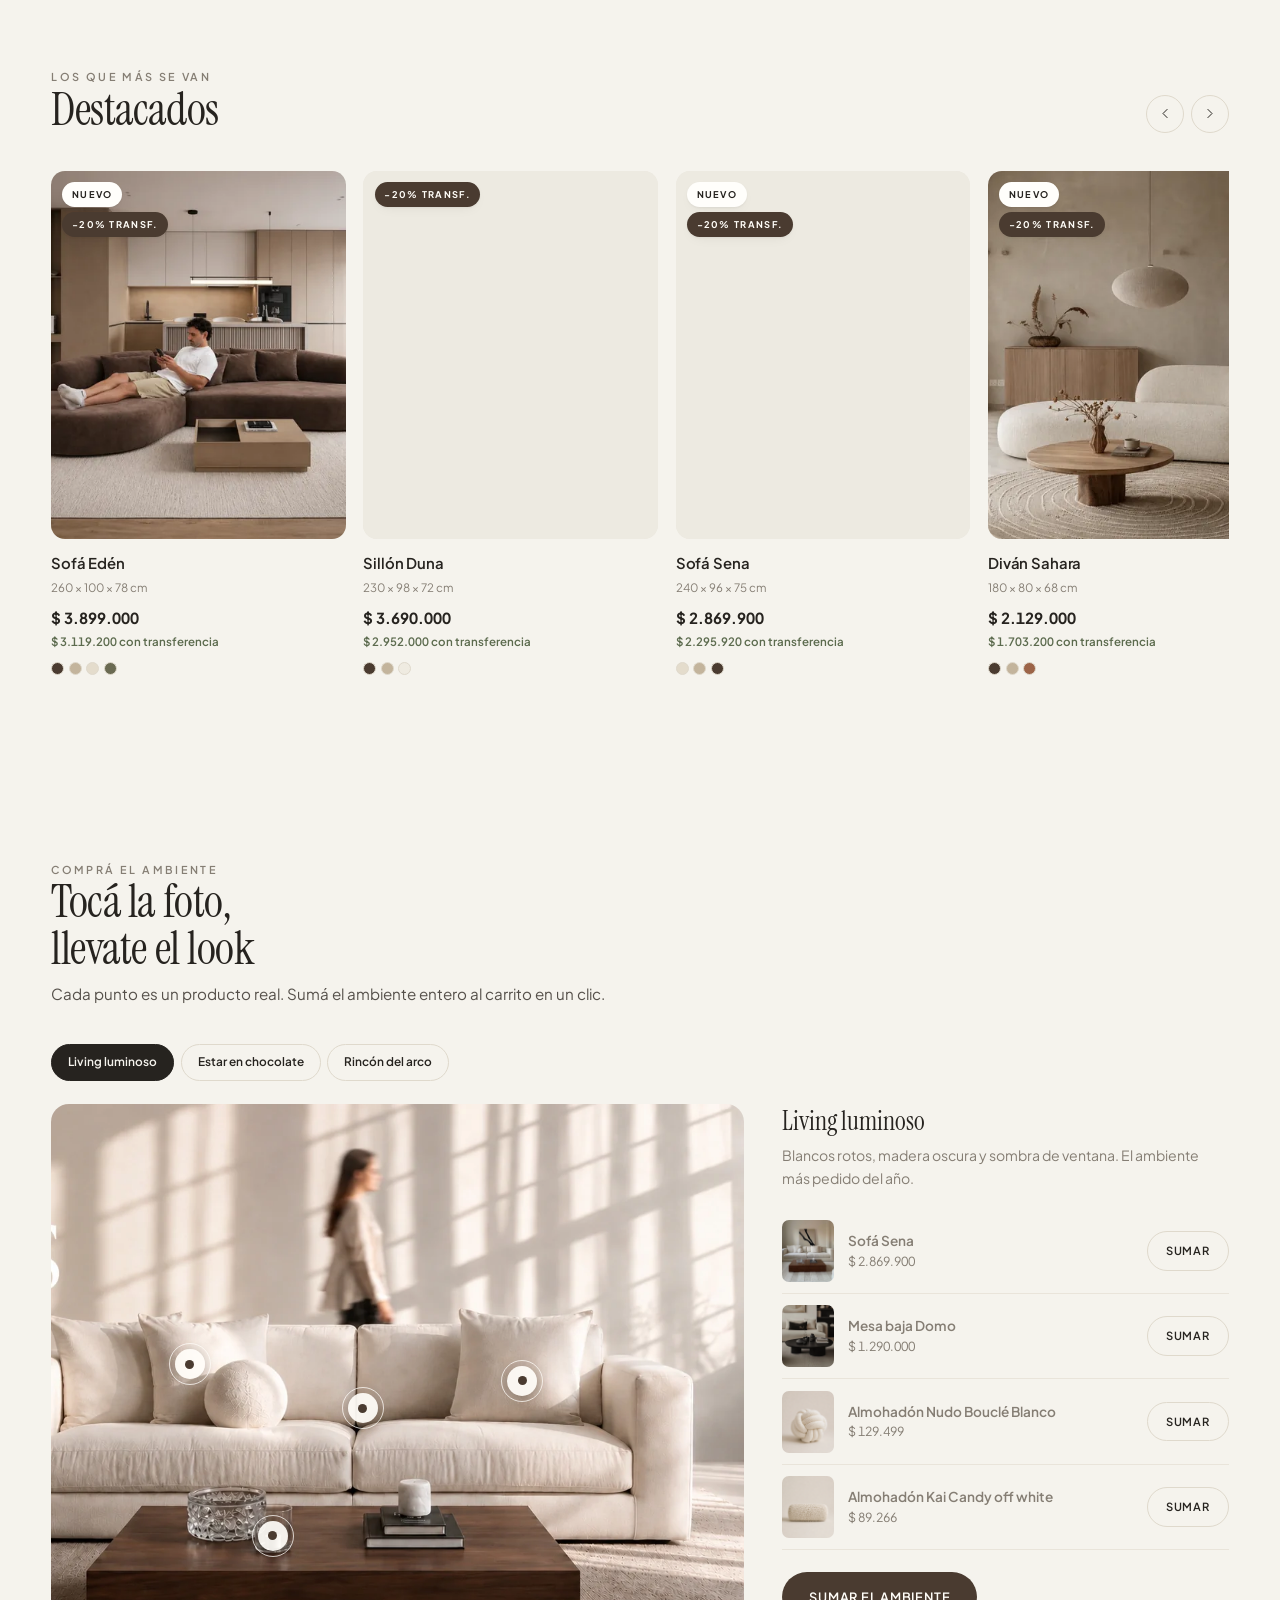
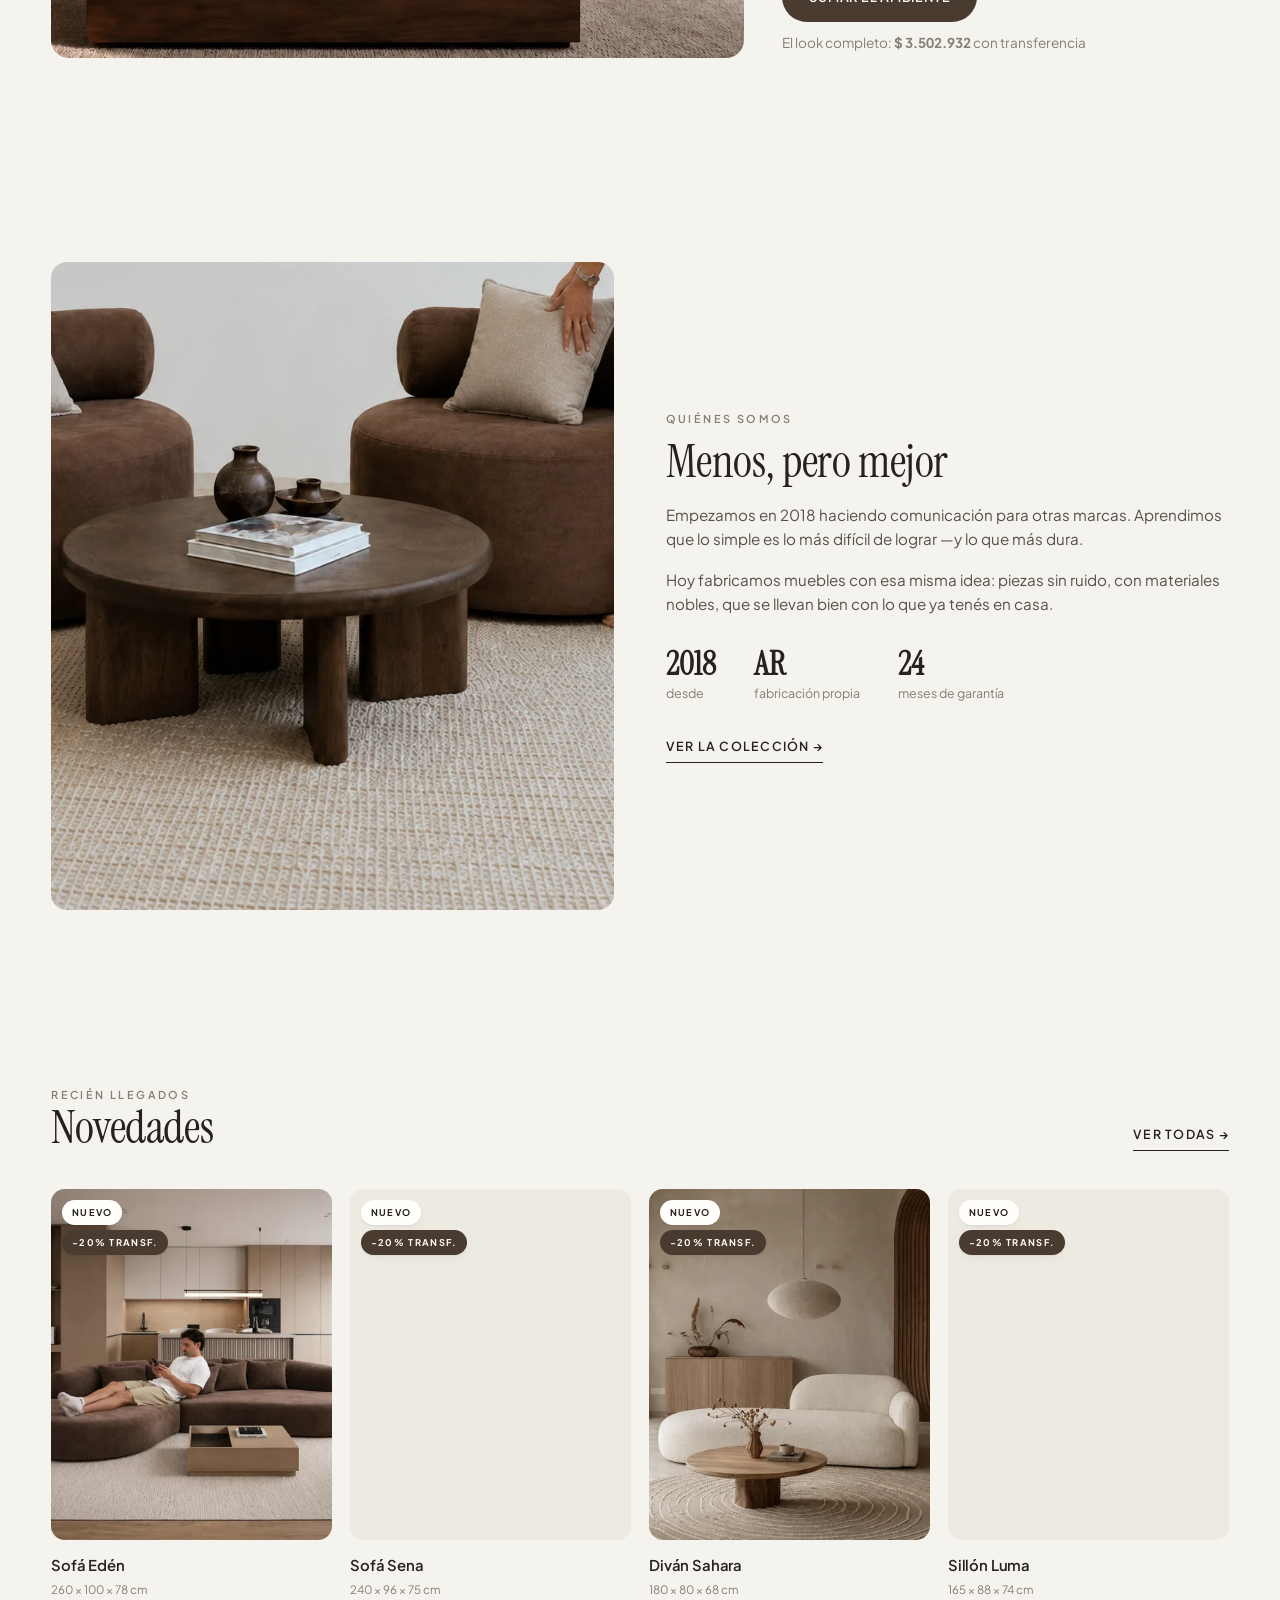
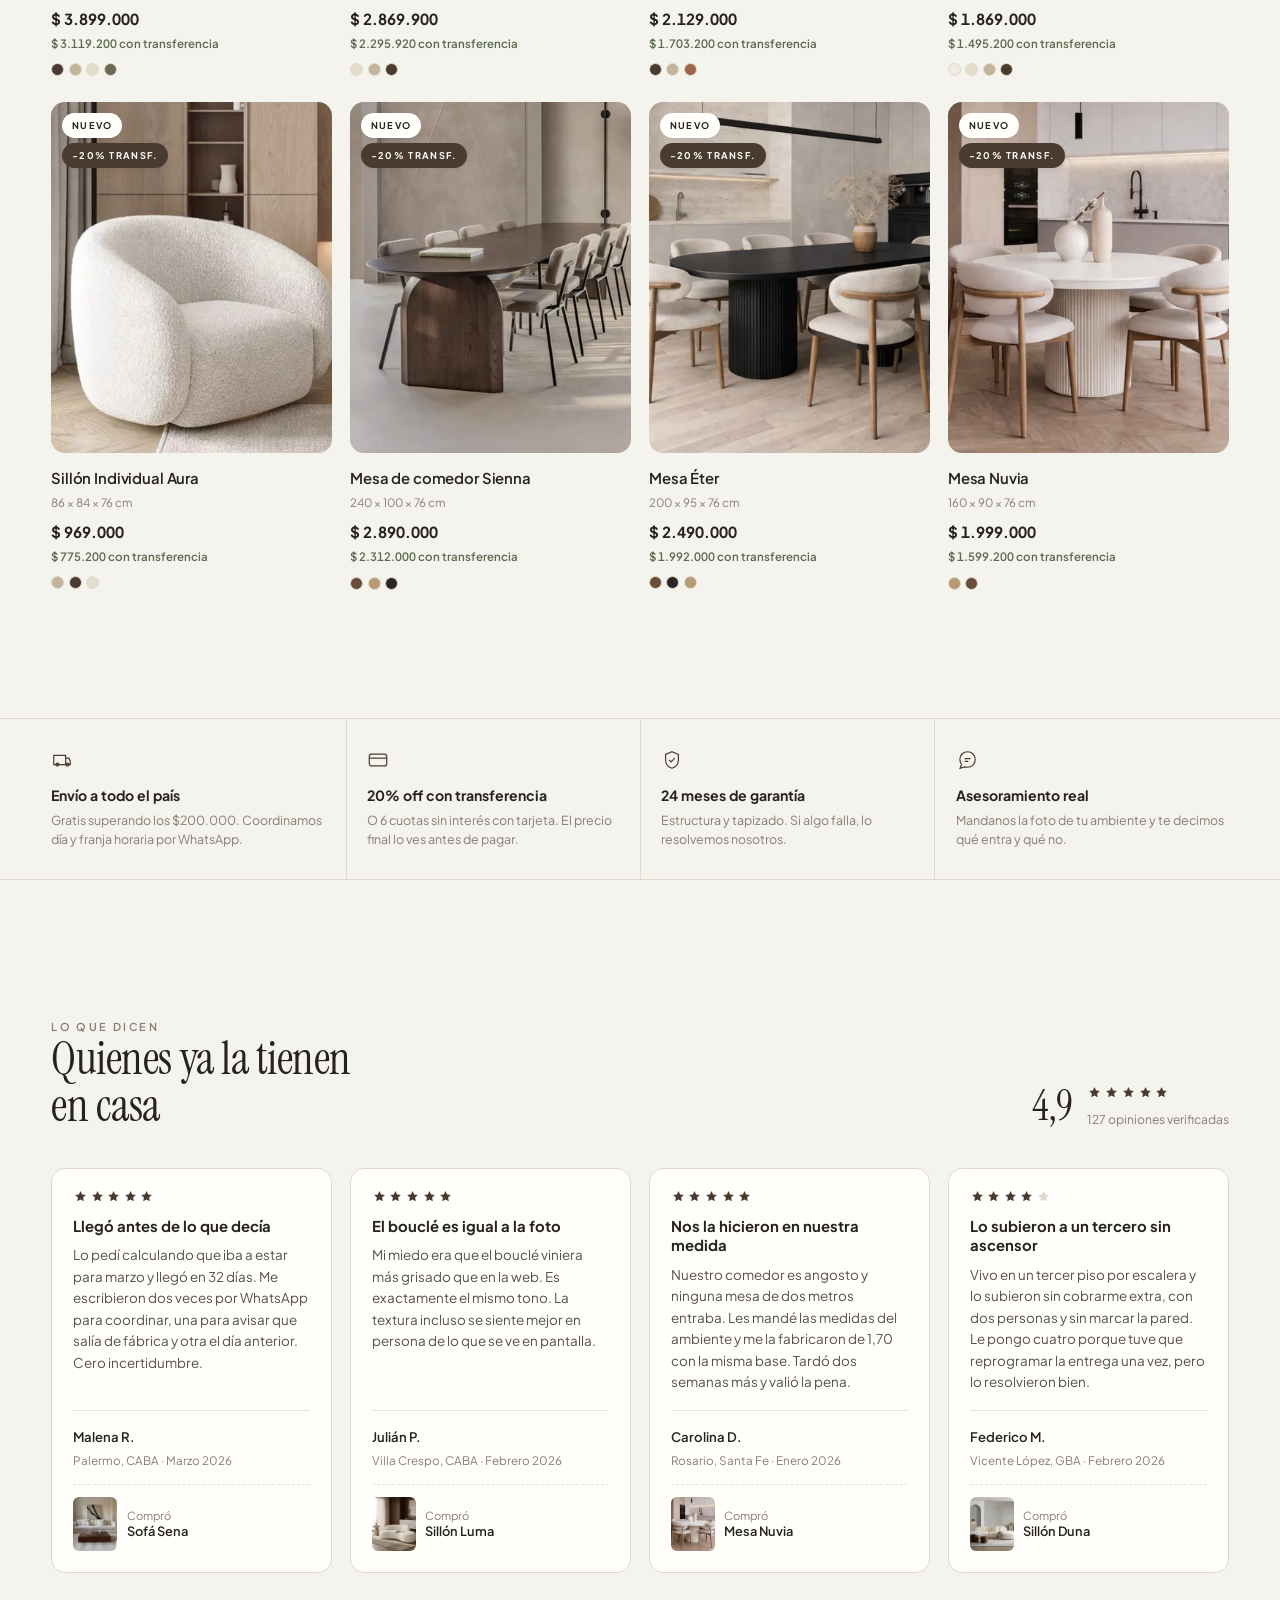
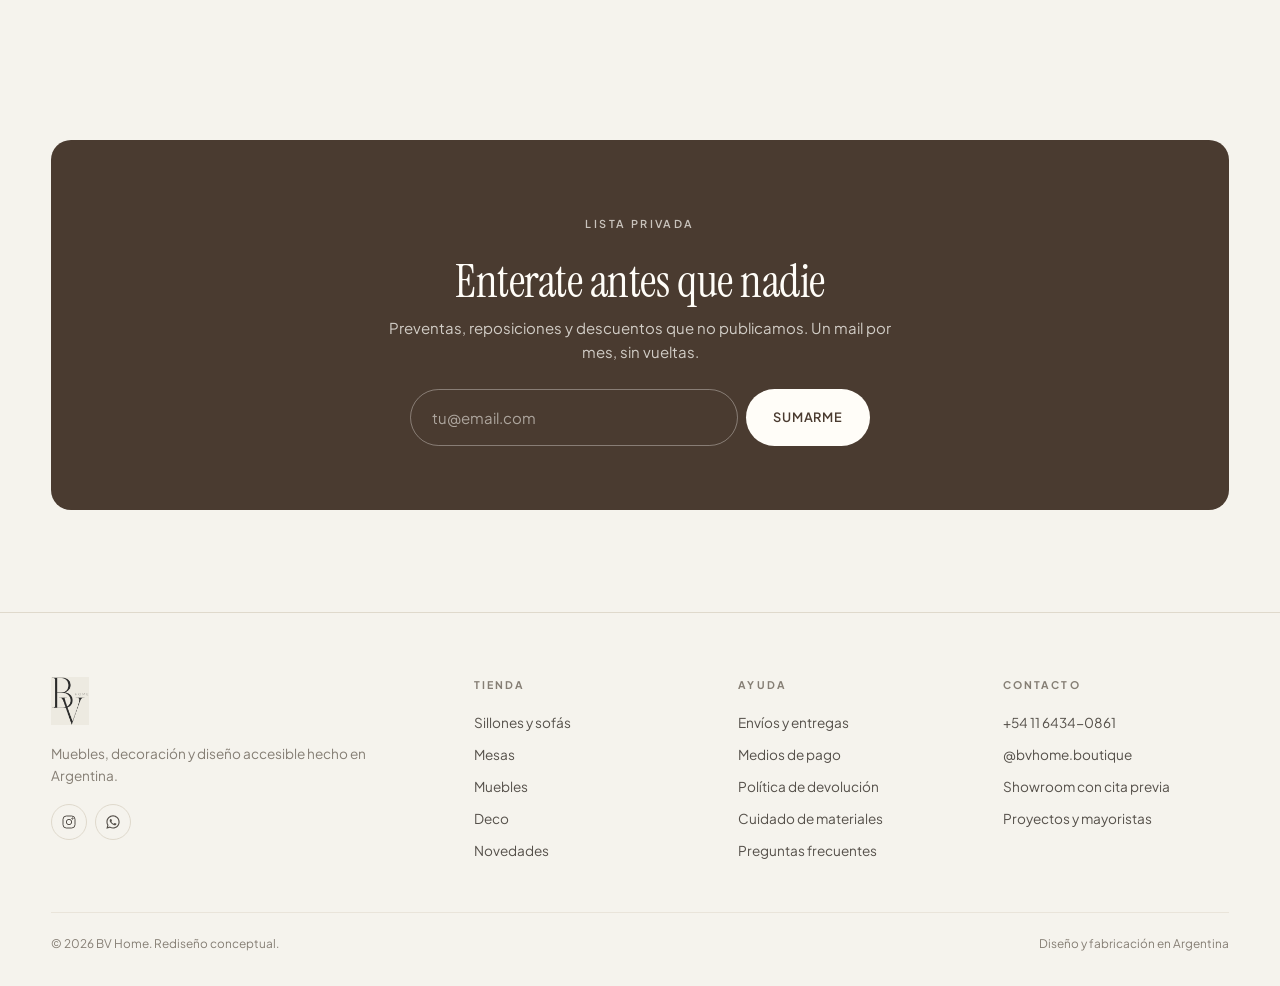
==== commit 204462e1: "Suma seccion de opiniones con producto linkeado Cuatro testimonios, cada uno matando una objecion di" ====
--- a/index.html
+++ b/index.html
@@ -310,6 +310,18 @@
   </div>
 </section>
 
+<!-- ===== Opiniones ===== -->
+<section class="section-tight wrap">
+  <div class="sec-head">
+    <div class="reveal">
+      <p class="eyebrow">Lo que dicen</p>
+      <h2 class="h2">Quienes ya la tienen<br>en casa</h2>
+    </div>
+    <div class="score reveal" id="score"></div>
+  </div>
+  <div class="tgrid" id="opiniones"></div>
+</section>
+
 <!-- ===== Visto recientemente ===== -->
 <section class="section-tight wrap hide" id="seenSec">
   <div class="sec-head">
--- a/assets/css/style.css
+++ b/assets/css/style.css
@@ -395,6 +395,47 @@
 .values h4 { font-size: .88rem; font-weight: 700; margin-bottom: .28rem; }
 .values p { font-size: .78rem; color: var(--muted); line-height: 1.5; }
 
+/* ---------- 13 bis. Opiniones ---------- */
+.score { display: flex; align-items: center; gap: .9rem; }
+.score__n {
+  font-family: var(--serif); font-size: 2.6rem; line-height: 1;
+  letter-spacing: -.02em;
+}
+.score__stars { display: flex; gap: .12rem; }
+.score__t { font-size: .76rem; color: var(--muted); margin-top: .25rem; }
+.star { width: 15px; height: 15px; fill: var(--line); stroke: none; flex: none; }
+.star.on { fill: var(--accent); }
+
+.tgrid {
+  display: grid; gap: clamp(.8rem, 1.4vw, 1.2rem);
+  grid-template-columns: repeat(auto-fit, minmax(min(258px, 100%), 1fr));
+}
+.tcard {
+  display: flex; flex-direction: column;
+  background: var(--surface); border: 1px solid var(--line);
+  border-radius: 14px; padding: 1.3rem;
+  transition: transform .45s var(--ease), box-shadow .45s var(--ease);
+}
+.tcard:hover { transform: translateY(-3px); box-shadow: var(--shadow-md); }
+.tcard__stars { display: flex; gap: .1rem; margin-bottom: .8rem; }
+.tcard__t { font-size: .93rem; font-weight: 700; line-height: 1.3; margin-bottom: .5rem; }
+.tcard__q {
+  font-size: .84rem; color: var(--ink-soft); line-height: 1.6;
+  flex: 1; margin-bottom: 1.1rem;
+}
+.tcard__f { border-top: 1px solid var(--line-soft); padding-top: .9rem; }
+.tcard__who b { display: block; font-size: .82rem; font-weight: 600; }
+.tcard__who span { font-size: .73rem; color: var(--muted); }
+.tcard__p {
+  display: flex; align-items: center; gap: .6rem; margin-top: .8rem;
+  padding-top: .8rem; border-top: 1px dashed var(--line-soft);
+  transition: opacity .25s;
+}
+.tcard__p:hover { opacity: .65; }
+.tcard__p img { width: 44px; height: 54px; object-fit: cover; border-radius: 6px; flex: none; }
+.tcard__p span { font-size: .7rem; color: var(--muted); line-height: 1.35; }
+.tcard__p b { display: block; font-size: .8rem; color: var(--ink); font-weight: 600; }
+
 /* ---------- 14. Editorial split ---------- */
 .split { display: grid; grid-template-columns: 1fr 1fr; align-items: center; gap: clamp(1.5rem, 4vw, 4.5rem); }
 .split img { border-radius: 16px; width: 100%; aspect-ratio: 4/4.6; object-fit: cover; }
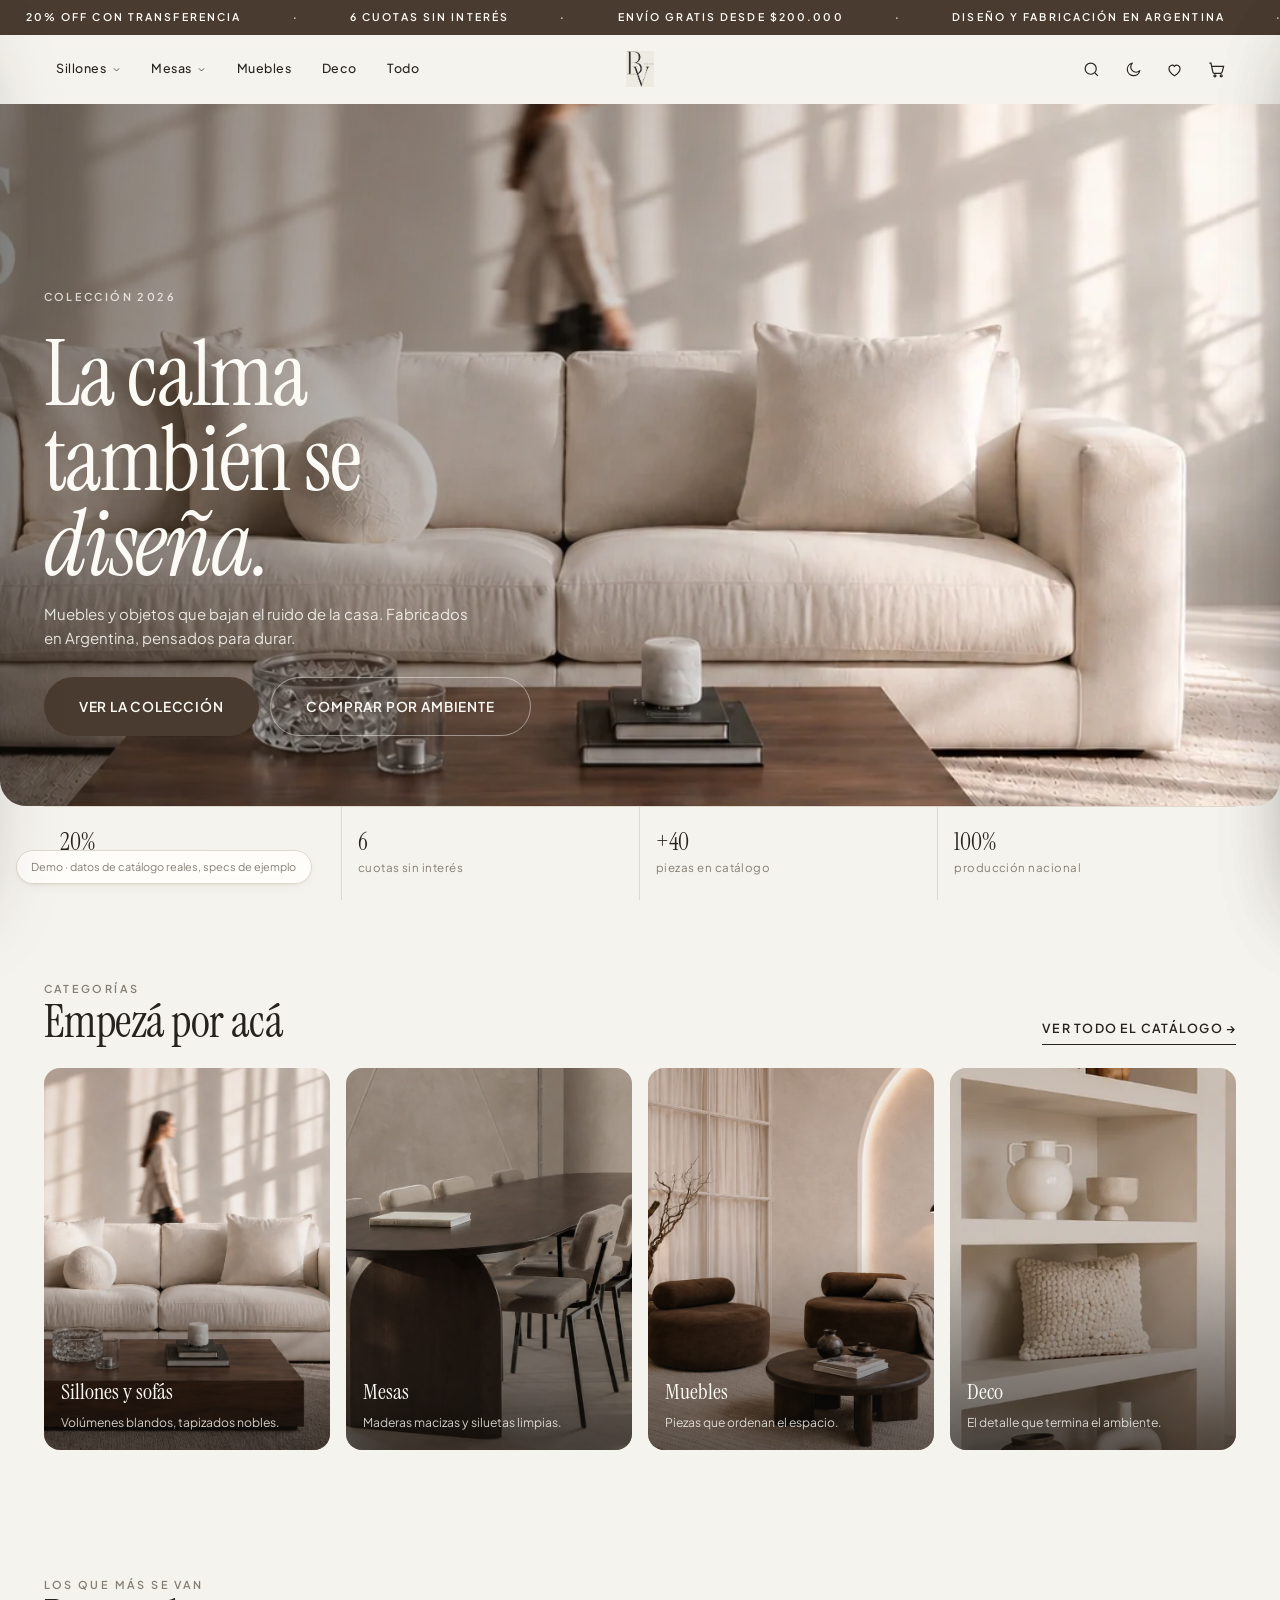
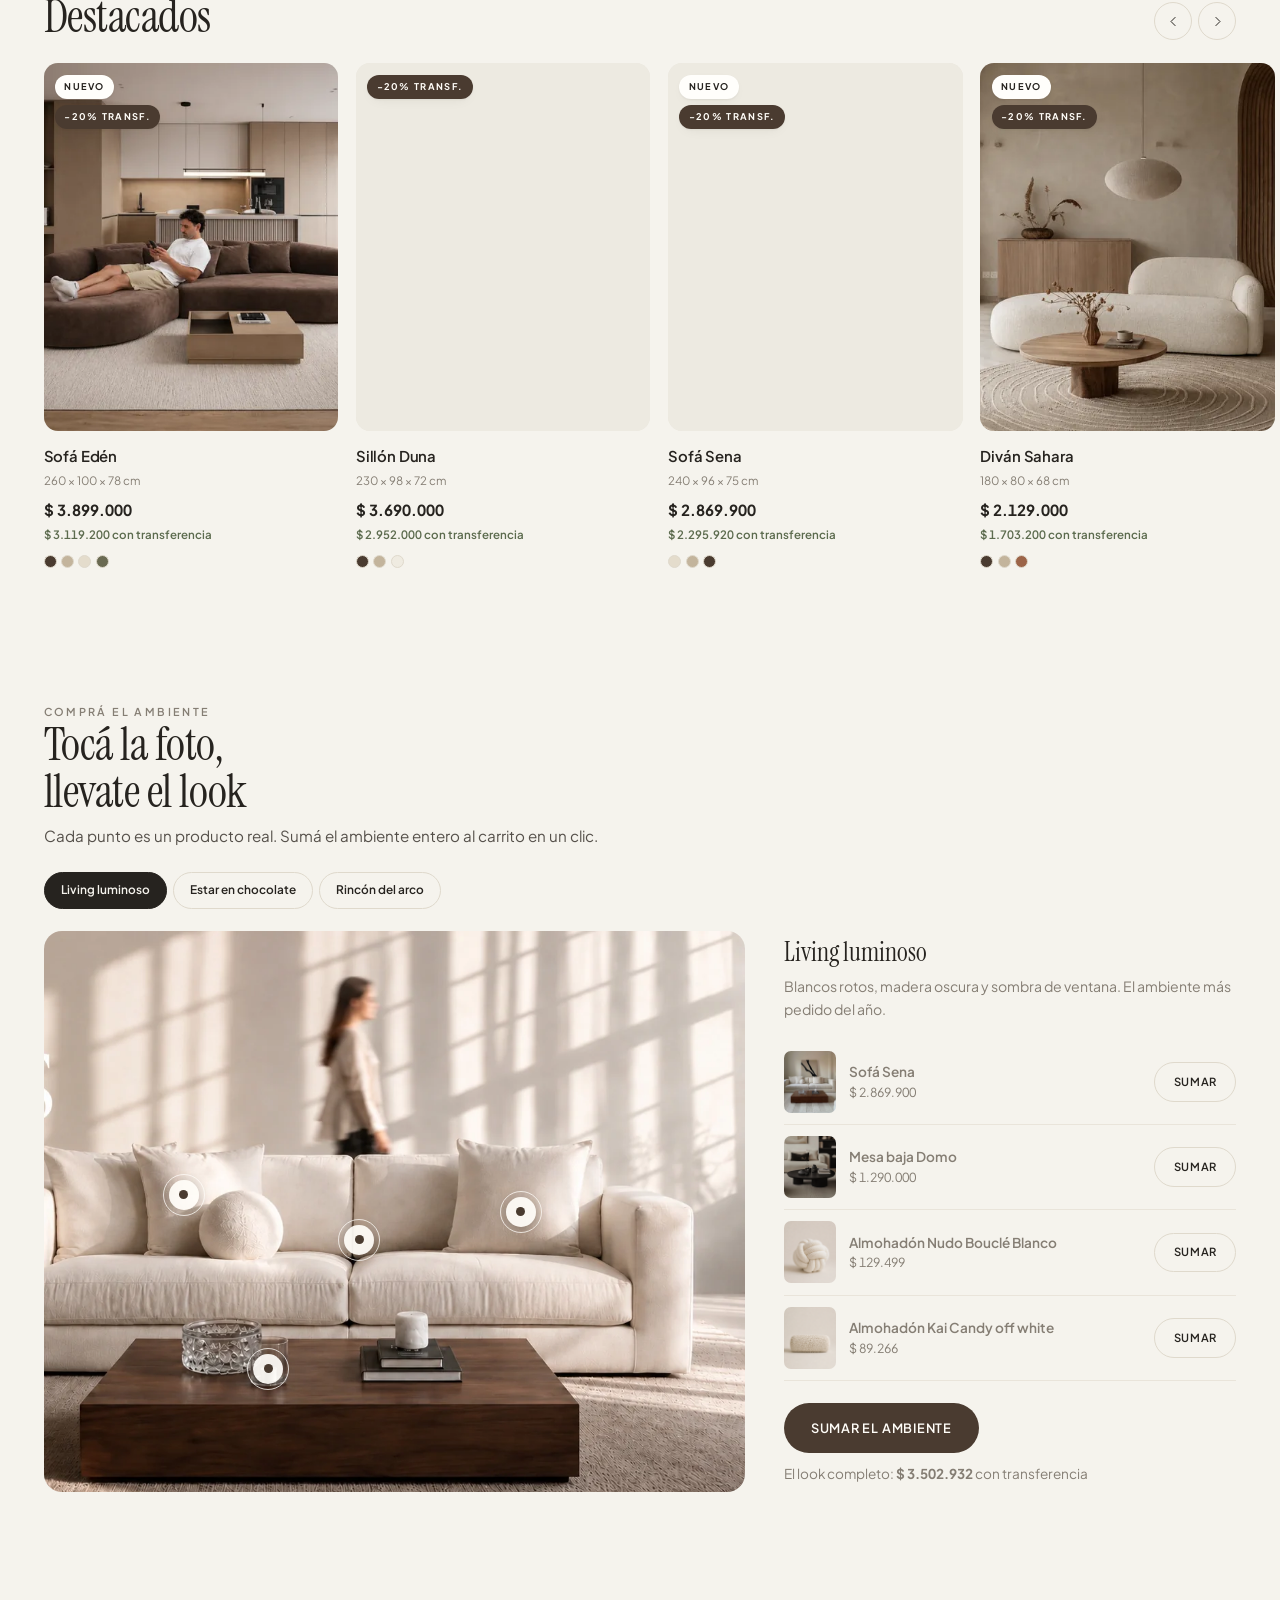
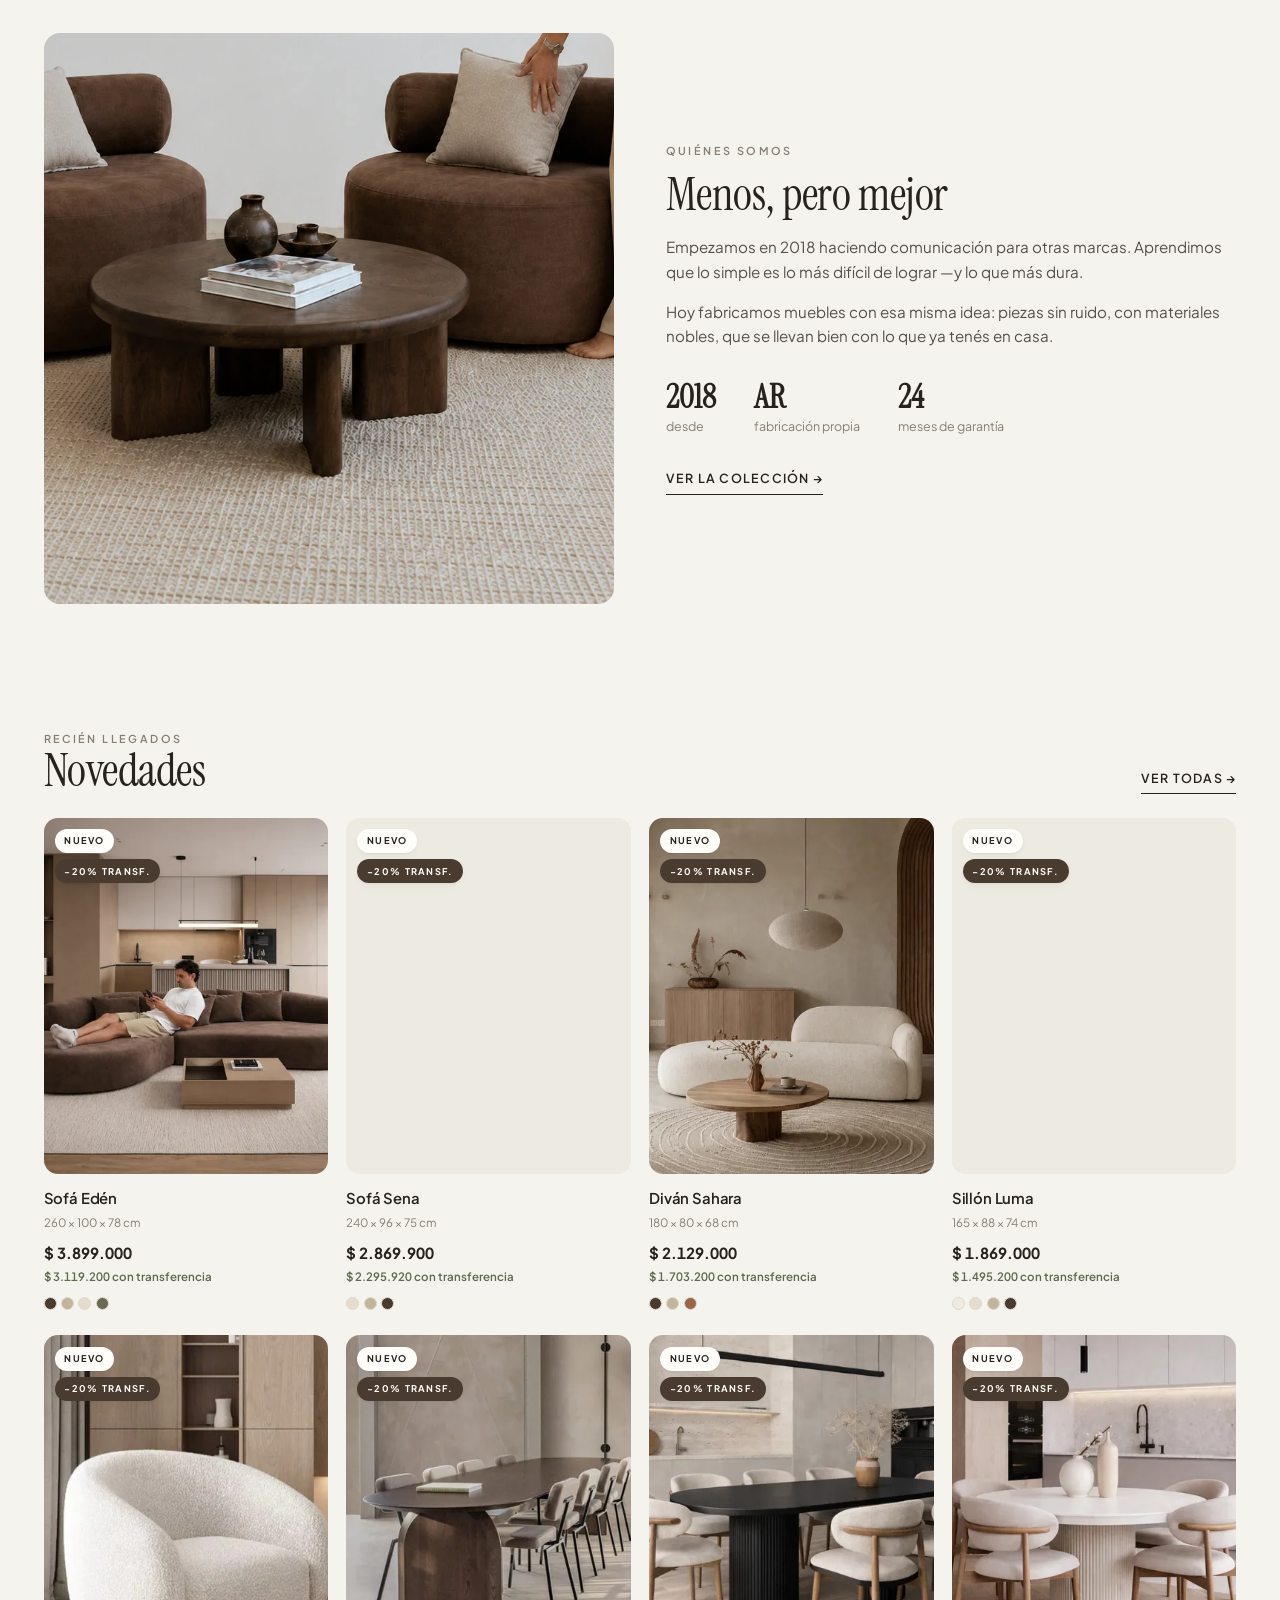
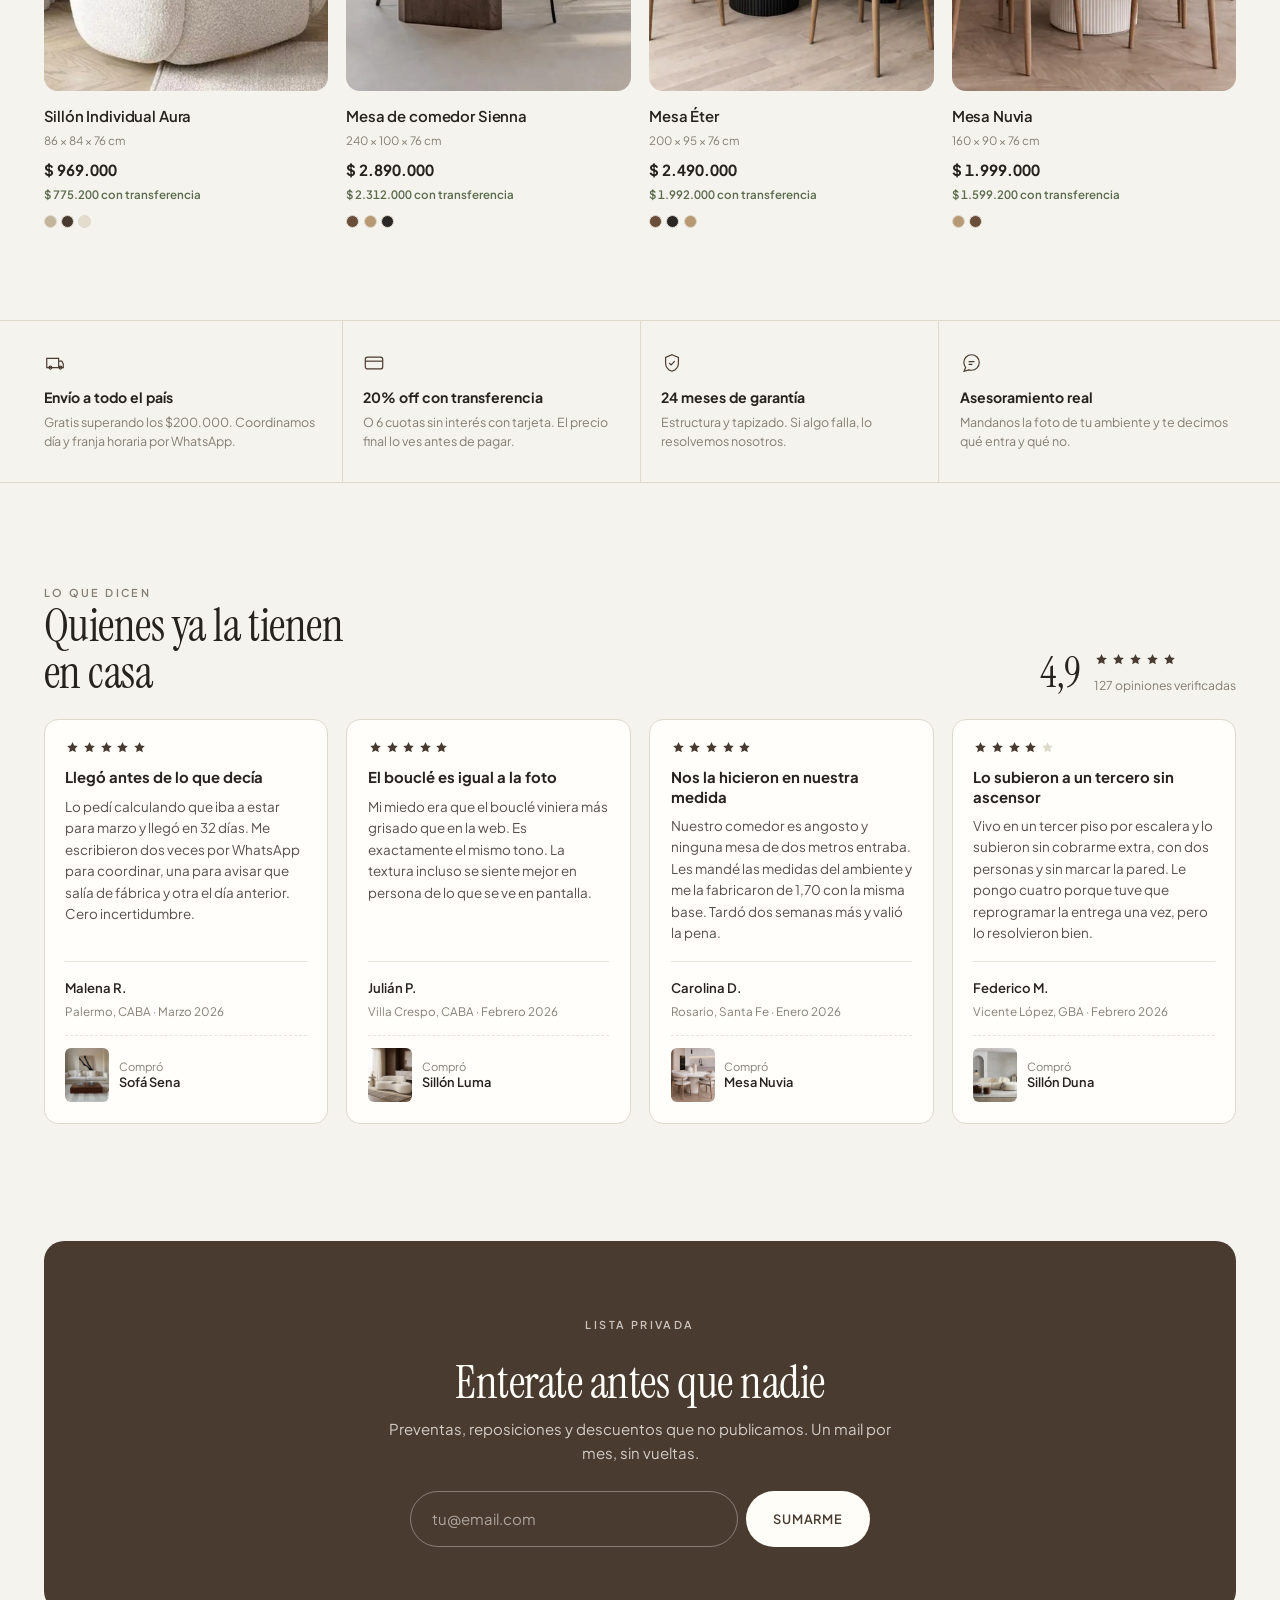
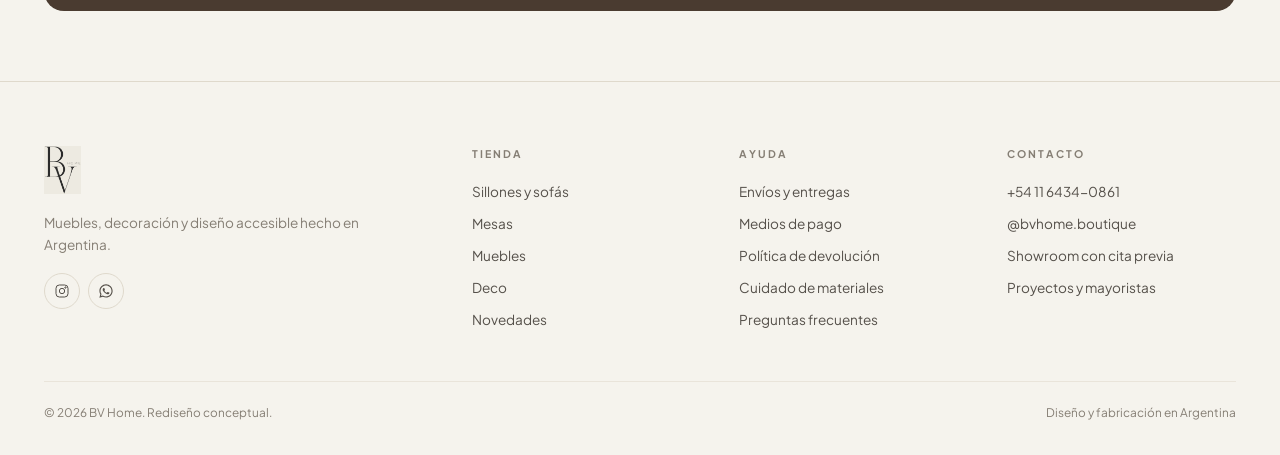
==== commit 2fca8d51: "Cierra las pistas vacias de las grillas de cantidad conocida Al ensanchar el contenedor, auto-fill p" ====
--- a/index.html
+++ b/index.html
@@ -279,7 +279,7 @@
     </div>
     <a class="link-u reveal" href="tienda.html?sort=nuevo">Ver todas →</a>
   </div>
-  <div class="grid-p" id="gridNuevo"></div>
+  <div class="grid-p grid-4" id="gridNuevo"></div>
 </section>
 
 <!-- ===== Valores ===== -->
--- a/assets/css/style.css
+++ b/assets/css/style.css
@@ -27,8 +27,8 @@
   --ease: cubic-bezier(.16, 1, .3, 1);
   --dur: .55s;
 
-  --pad: clamp(1.15rem, 4vw, 4rem);
-  --maxw: 1560px;
+  --pad: clamp(1.15rem, 3.4vw, 3rem);
+  --maxw: 1720px;
   --header-h: 68px;
 }
 
@@ -103,9 +103,11 @@
 
 /* ---------- 4. Layout ---------- */
 .wrap { max-width: var(--maxw); margin-inline: auto; padding-inline: var(--pad); }
-.section { padding-block: clamp(3.5rem, 8vw, 7.5rem); }
-.section-tight { padding-block: clamp(2.5rem, 5vw, 4.5rem); }
-.sec-head { display: flex; align-items: flex-end; justify-content: space-between; gap: 2rem; flex-wrap: wrap; margin-bottom: clamp(1.6rem, 3vw, 2.8rem); }
+/* El aire va entre grupos, no adentro de cada grupo: por eso la sección
+   respira y el encabezado queda pegado a su contenido. */
+.section { padding-block: clamp(2.75rem, 5.5vw, 5.5rem); }
+.section-tight { padding-block: clamp(2rem, 3.6vw, 3.5rem); }
+.sec-head { display: flex; align-items: flex-end; justify-content: space-between; gap: 2rem; flex-wrap: wrap; margin-bottom: clamp(1.1rem, 1.8vw, 1.75rem); }
 .sec-head p { margin-top: .6rem; }
 .rule { height: 1px; background: var(--line); border: 0; }
 
@@ -324,8 +326,20 @@
   grid-template-columns: repeat(auto-fill, minmax(min(230px, 100%), 1fr));
 }
 .grid-p.dense { grid-template-columns: repeat(auto-fill, minmax(min(165px, 100%), 1fr)); }
-
-.rail { display: flex; gap: clamp(.8rem, 1.4vw, 1.4rem); overflow-x: auto; scroll-snap-type: x mandatory; padding-bottom: .6rem; scrollbar-width: none; }
+/* Grillas de cantidad conocida (novedades, relacionados): 4 columnas parejas.
+   Con auto-fill quedaban pistas vacías a la derecha, que es justo el vacío
+   que queremos evitar. */
+.grid-p.grid-4 { grid-template-columns: repeat(4, minmax(0, 1fr)); }
+
+/* El riel sangra hasta el borde derecho: si corta con margen parece que
+   el contenido se terminó, y así invita a arrastrar. */
+.rail {
+  display: flex; gap: clamp(.8rem, 1.4vw, 1.4rem);
+  overflow-x: auto; scroll-snap-type: x mandatory;
+  padding-bottom: .6rem; scrollbar-width: none;
+  margin-right: calc(50% - 50vw);
+  padding-right: var(--pad);
+}
 .rail::-webkit-scrollbar { display: none; }
 .rail > * { flex: 0 0 clamp(200px, 23vw, 300px); scroll-snap-align: start; }
 .rail-nav { display: flex; gap: .4rem; }
@@ -438,7 +452,7 @@
 
 /* ---------- 14. Editorial split ---------- */
 .split { display: grid; grid-template-columns: 1fr 1fr; align-items: center; gap: clamp(1.5rem, 4vw, 4.5rem); }
-.split img { border-radius: 16px; width: 100%; aspect-ratio: 4/4.6; object-fit: cover; }
+.split img { border-radius: 16px; width: 100%; aspect-ratio: 4/4; object-fit: cover; }
 .split--rev > :first-child { order: 2; }
 
 /* ---------- 15. Newsletter ---------- */
@@ -765,6 +779,7 @@
   .values > div:nth-child(odd)  { padding-left: 0; }
   .values > div:nth-child(n+3)  { border-top: 1px solid var(--line); }
   .footer__grid { grid-template-columns: 1fr 1fr; }
+  .grid-p.grid-4 { grid-template-columns: repeat(2, minmax(0, 1fr)); }
   .shop-look { grid-template-columns: 1fr; }
   .pdp { grid-template-columns: 1fr; }
   .pdp__gal { position: static; }
@@ -791,7 +806,7 @@
   .values > div + div { border-top: 1px solid var(--line); }
   .footer__grid { grid-template-columns: 1fr; }
   .grid-p { grid-template-columns: repeat(2, 1fr); gap: 1rem .7rem; }
-  .grid-p.dense { grid-template-columns: repeat(2, 1fr); }
+  .grid-p.dense, .grid-p.grid-4 { grid-template-columns: repeat(2, 1fr); }
   .card__quick { opacity: 1; transform: none; }
   .card__fav { opacity: 1; transform: none; }
   .hero__media { height: 74vh; }
